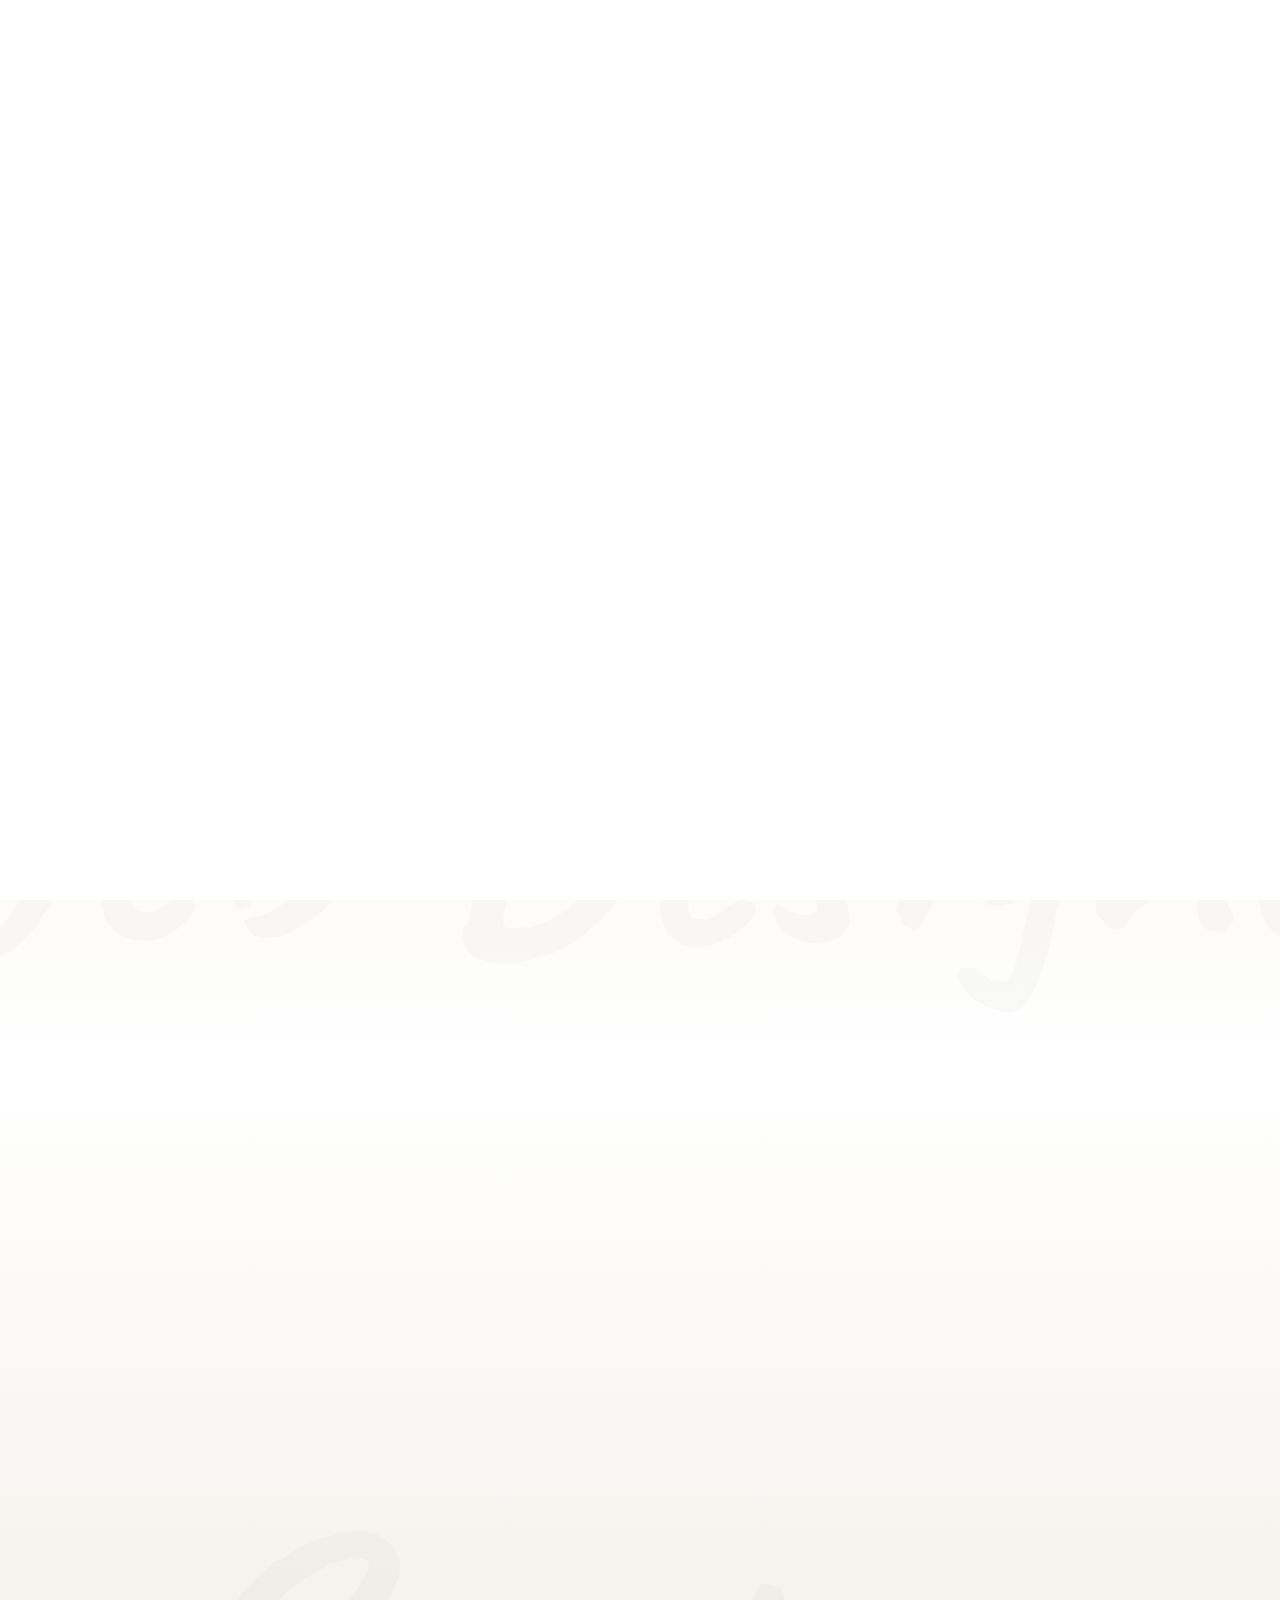
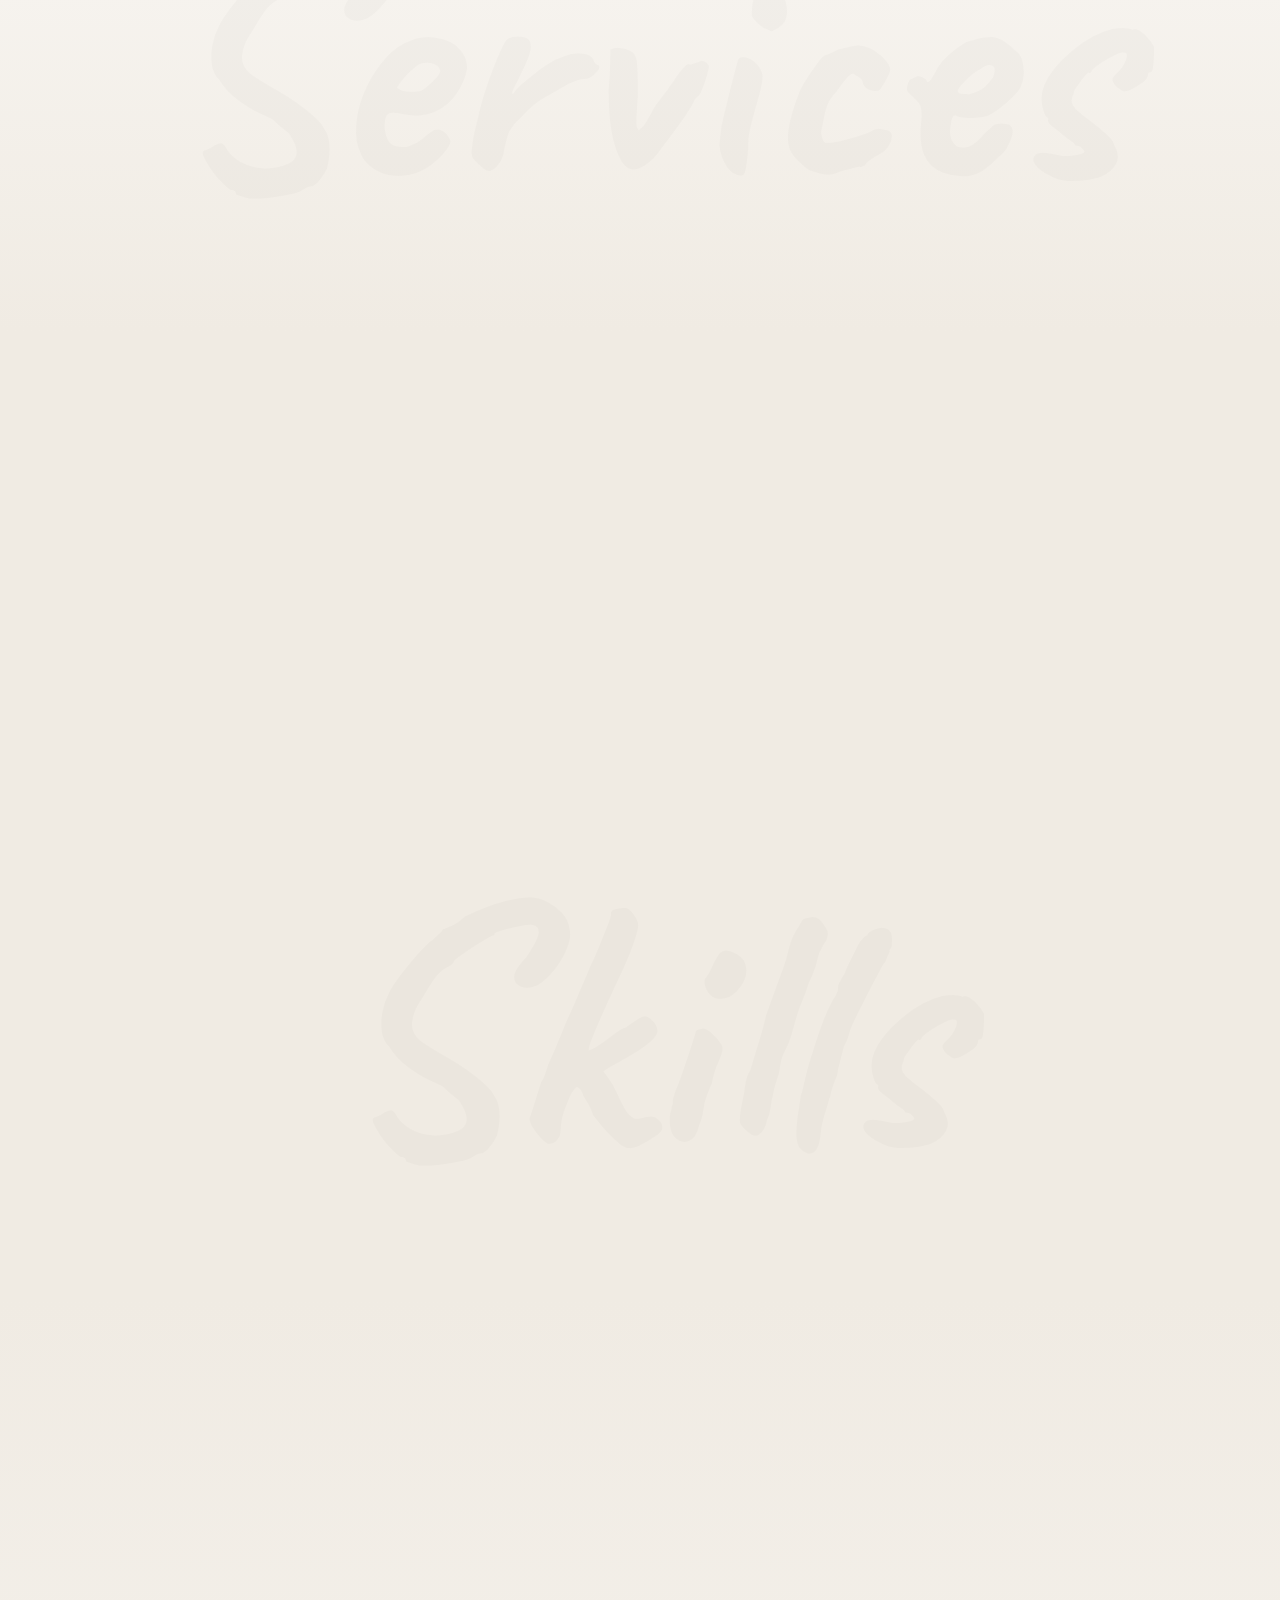
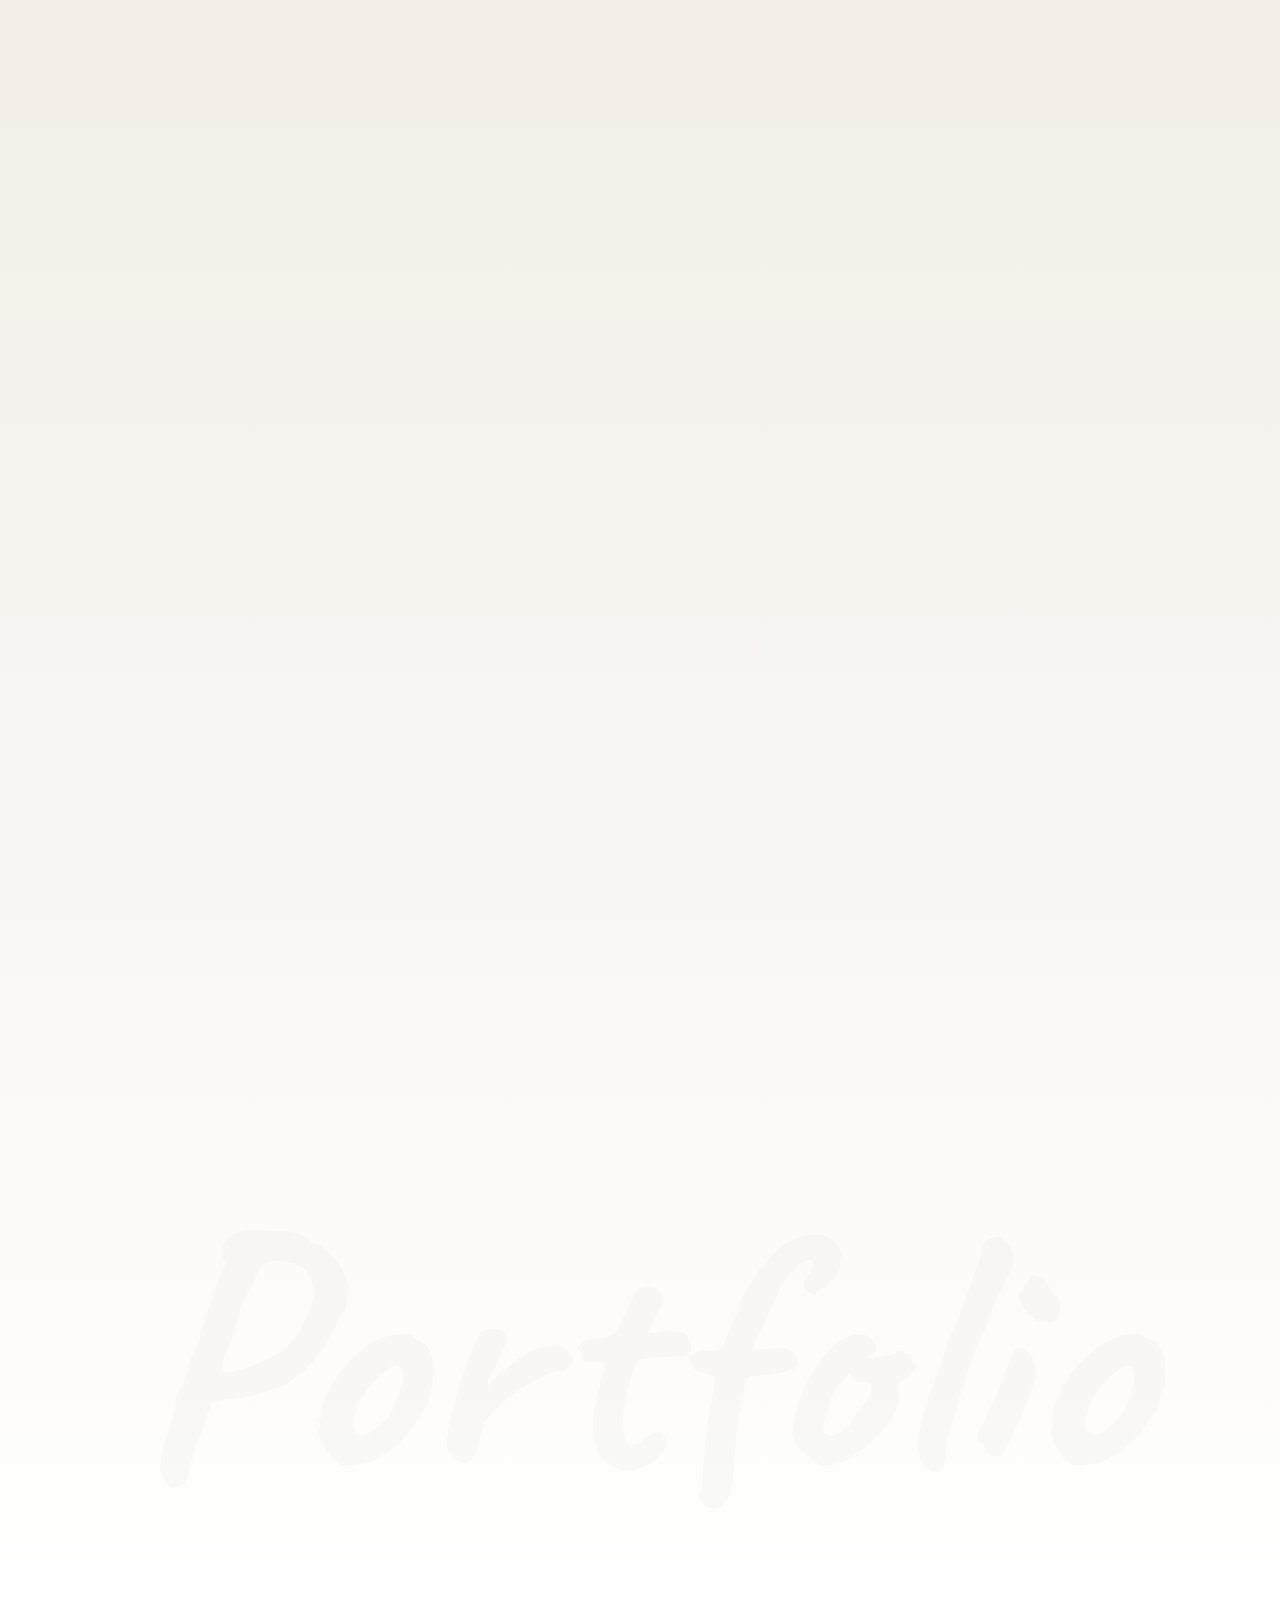
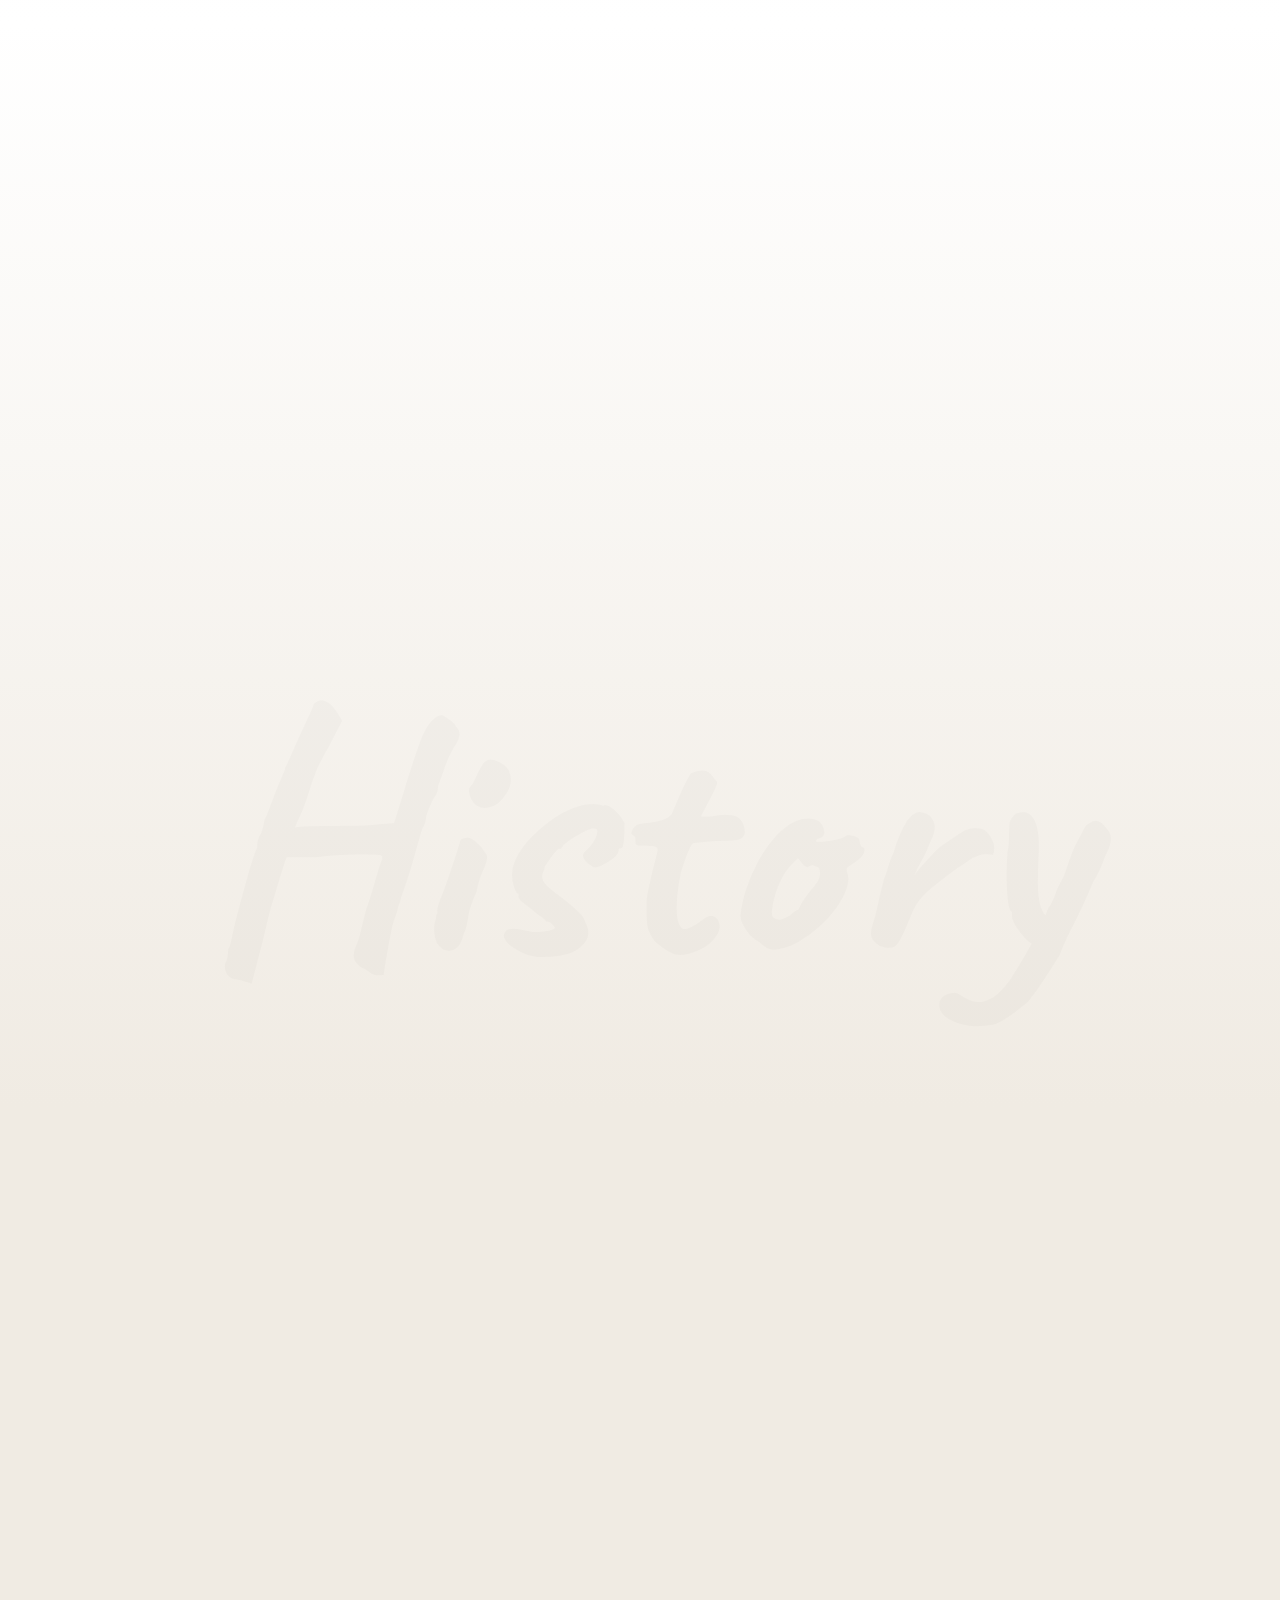
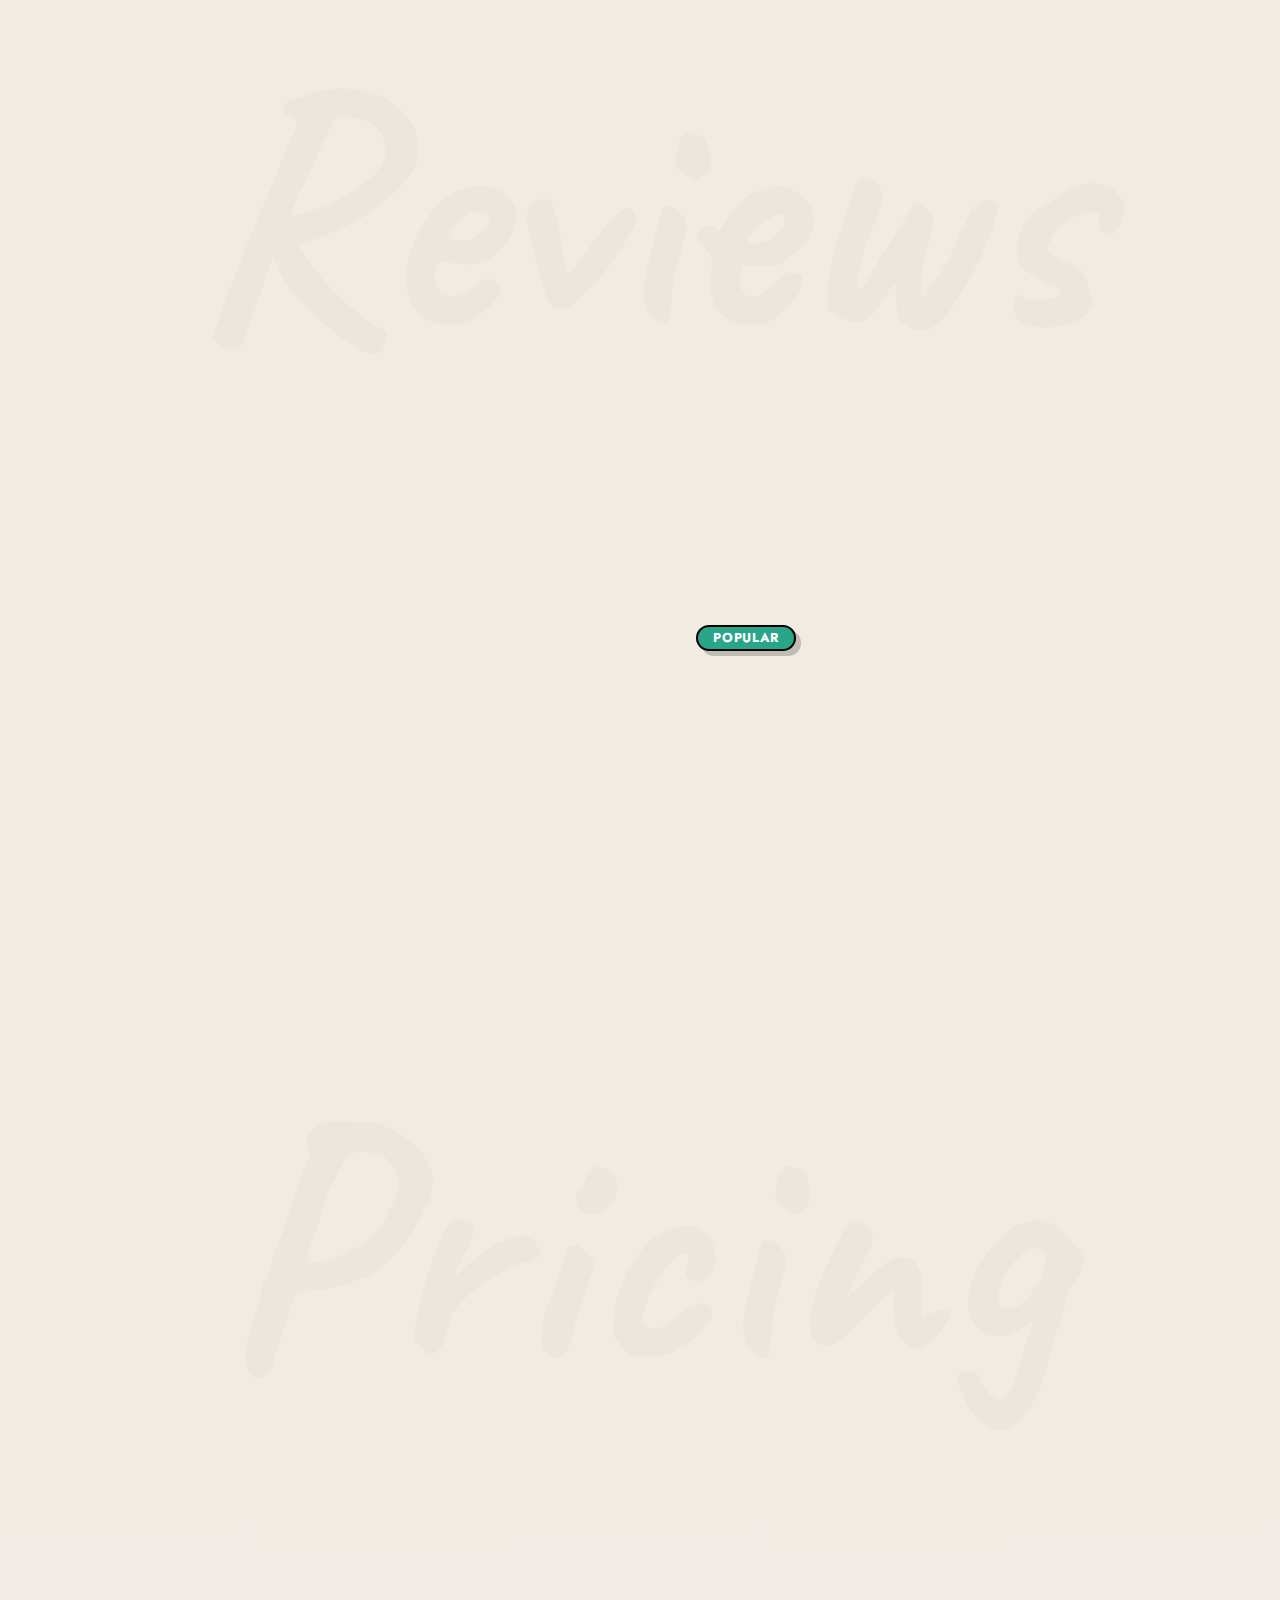
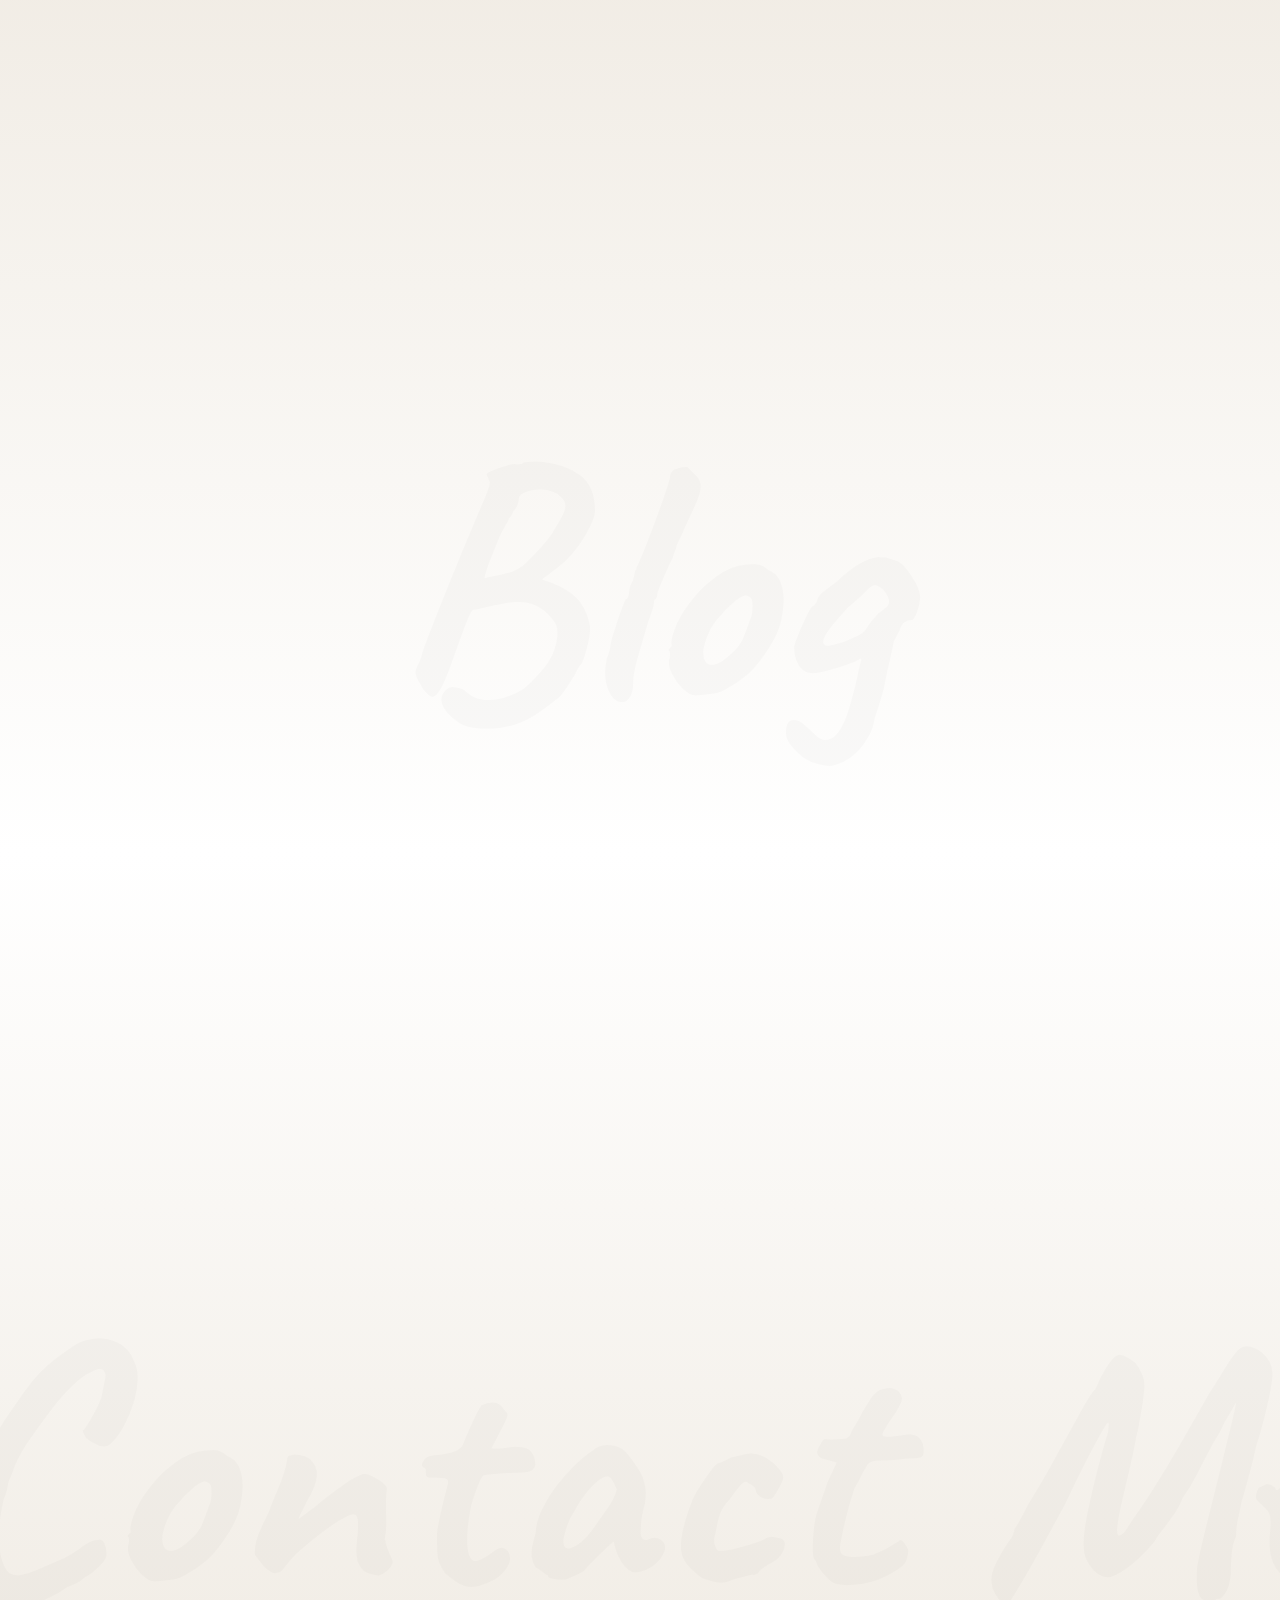
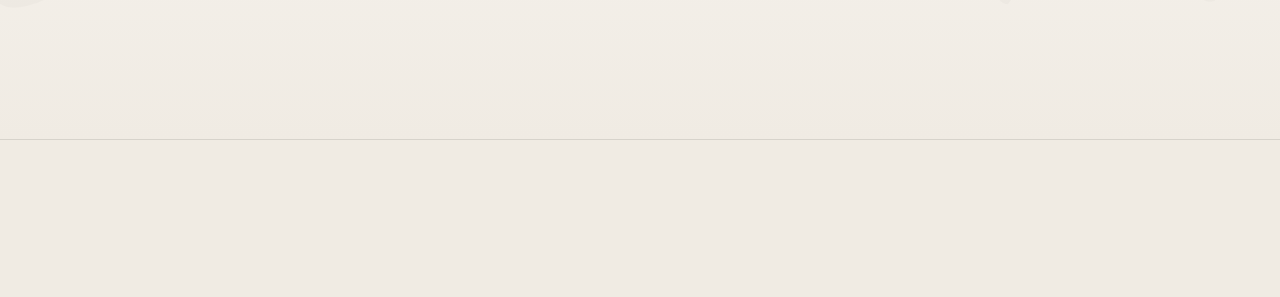
==== index.html @ 257de3ea "Add UI Design service" ====
<!doctype html>
<html lang="en-US">

<head>

  <title>Enjamul Islam Experienced Front-End Developer | WordPress Expert | Web Designer</title>
  <meta http-equiv="Content-Type" content="text/html; charset=utf-8">
  <meta http-equiv="X-UA-Compatible" content="IE=edge">
  <meta name="viewport" content="width=device-width, initial-scale=1">
  <meta name="author" content="MD Enjamul Islam">
  <meta name="keywords" content="front-end developer, WordPress expert, web design services, Web designer, ui designer">
  <meta name="description" content="Looking for a skilled front-end developer and WordPress expert? Get professional web design services from an experienced web designer. Contact me now!">

  <!-- Fonts -->
  <link rel="stylesheet"
    href="https://fonts.googleapis.com/css?family=Jost%3A0%2C100%3B0%2C200%3B0%2C300%3B0%2C400%3B0%2C500%3B0%2C600%3B0%2C700%3B0%2C800%3B0%2C900%3B1%2C100%3B1%2C200%3B1%2C300%3B1%2C400%3B1%2C500%3B1%2C600%3B1%2C700%3B1%2C800%3B1%2C900%7CCaveat%3A400%3B500%3B600%3B700&#038;display=swap"
    type="text/css" media="all">
  <link rel="stylesheet"
    href="https://fonts.googleapis.com/css?family=Roboto%3A100%2C100italic%2C200%2C200italic%2C300%2C300italic%2C400%2C400italic%2C500%2C500italic%2C600%2C600italic%2C700%2C700italic%2C800%2C800italic%2C900%2C900italic%7CRoboto+Slab%3A100%2C100italic%2C200%2C200italic%2C300%2C300italic%2C400%2C400italic%2C500%2C500italic%2C600%2C600italic%2C700%2C700italic%2C800%2C800italic%2C900%2C900italic&#038;display=auto"
    type="text/css" media="all">

    <link rel="stylesheet" href="https://s.pageclip.co/v1/pageclip.css" media="screen">

  <!-- CSS STYLES -->
  <link rel="stylesheet" href="assets/css/vendors/bootstrap.css" type="text/css" media="all">
  <link rel="stylesheet" href="assets/fonts/font-awesome/css/font-awesome.css" type="text/css" media="all">
  <link rel="stylesheet" href="assets/css/vendors/magnific-popup.css" type="text/css" media="all">
  <link rel="stylesheet" href="assets/css/vendors/splitting.css" type="text/css" media="all">
  <link rel="stylesheet" href="assets/css/vendors/swiper.css" type="text/css" media="all">
  <link rel="stylesheet" href="assets/css/vendors/animate.css" type="text/css" media="all">
  <link rel="stylesheet" href="assets/css/style.css" type="text/css" media="all">
  <link rel="stylesheet" href="assets/css/dark.css" type="text/css" media="all">

  <!-- Favicon -->
  <link rel="shortcut icon" href="favicon.ico" type="image/x-icon">
  <link rel="icon" href="favicon.ico" type="image/x-icon">

</head>

<body class="home light-skin">

  <!-- Messenger Chat Plugin Code -->
  <div id="fb-root"></div>

  <!-- Your Chat Plugin code -->
  <div id="fb-customer-chat" class="fb-customerchat">
  </div>

  <script>
    var chatbox = document.getElementById('fb-customer-chat');
    chatbox.setAttribute("page_id", "101960995835654");
    chatbox.setAttribute("attribution", "biz_inbox");
  </script>

  <!-- Your SDK code -->
  <script>
    window.fbAsyncInit = function () {
      FB.init({
        xfbml: true,
        version: 'v17.0'
      });
    };

    (function (d, s, id) {
      var js, fjs = d.getElementsByTagName(s)[0];
      if (d.getElementById(id)) return;
      js = d.createElement(s); js.id = id;
      js.src = 'https://connect.facebook.net/en_US/sdk/xfbml.customerchat.js';
      fjs.parentNode.insertBefore(js, fjs);
    }(document, 'script', 'facebook-jssdk'));
  </script>

  <!-- End Facebook Messenger -->

  <!-- Whatsapp Chat -->
  <script src="https://static.elfsight.com/platform/platform.js" data-use-service-core defer></script>
  <div class="elfsight-app-b3e0bf98-b01c-4afd-96f9-2e4ebf215f87"></div>


  <div class="container-page">

    <!-- Preloader -->
    <div class="preloader">
      <div class="centrize full-width">
        <div class="vertical-center">
          <div class="spinner-logo">
            <img src="assets/images/logo2.png" alt="Enjamul Islam">
            <div class="spinner-dot"></div>
            <div class="spinner spinner-line"></div>
          </div>
        </div>
      </div>
    </div>
    <!-- End of the Placeholder -->

    <!-- Header -->
    <header class="header">
      <div class="header__builder">
        <div class="row">
          <div class="col-xs-4 col-sm-4 col-md-4 col-lg-4">

            <!-- logo -->
            <div class="logo">
              <a href="index.html">
                <img width="228" height="38" src="assets/images/logo2.png" alt="">
              </a>
            </div>

          </div>
          <div class="col-xs-8 col-sm-8 col-md-8 col-lg-8 align-right">

            <!-- switcher btn -->
            <a href="#" class="switcher-btn">
              <span class="sw-before">
                <svg xmlns="http://www.w3.org/2000/svg" width="23" height="23" viewBox="0 0 23 23">
                  <path id="Dark_Theme" data-name="Dark Theme" fill="#000"
                    d="M1759.46,111.076a0.819,0.819,0,0,0-.68.147,8.553,8.553,0,0,1-2.62,1.537,8.167,8.167,0,0,1-2.96.531,8.655,8.655,0,0,1-8.65-8.682,9.247,9.247,0,0,1,.47-2.864,8.038,8.038,0,0,1,1.42-2.54,0.764,0.764,0,0,0-.12-1.063,0.813,0.813,0,0,0-.68-0.148,11.856,11.856,0,0,0-6.23,4.193,11.724,11.724,0,0,0,1,15.387,11.63,11.63,0,0,0,19.55-5.553A0.707,0.707,0,0,0,1759.46,111.076Zm-4.5,6.172a10.137,10.137,0,0,1-14.29-14.145,10.245,10.245,0,0,1,3.38-2.836c-0.14.327-.29,0.651-0.41,1.006a9.908,9.908,0,0,0-.56,3.365,10.162,10.162,0,0,0,10.15,10.189,9.776,9.776,0,0,0,3.49-.62,11.659,11.659,0,0,0,1.12-.473A10.858,10.858,0,0,1,1754.96,117.248Z"
                    transform="translate(-1737 -98)" />
                </svg>
              </span>
              <span class="sw-after">
                <svg xmlns="http://www.w3.org/2000/svg" width="22.22" height="22.313" viewBox="0 0 22.22 22.313">
                  <path id="Light_Theme" data-name="Light Theme" fill="#fff"
                    d="M1752.49,105.511a5.589,5.589,0,0,0-3.94-1.655,5.466,5.466,0,0,0-3.94,1.655,5.61,5.61,0,0,0,3.94,9.566,5.473,5.473,0,0,0,3.94-1.653,5.643,5.643,0,0,0,1.65-3.957A5.516,5.516,0,0,0,1752.49,105.511Zm-1.06,6.85a4.1,4.1,0,0,1-5.76,0,4.164,4.164,0,0,1,0-5.788A4.083,4.083,0,0,1,1751.43,112.361Zm7.47-3.662h-2.27a0.768,0.768,0,0,0,0,1.536h2.27A0.768,0.768,0,0,0,1758.9,108.7Zm-10.35,8.12a0.777,0.777,0,0,0-.76.769v2.274a0.777,0.777,0,0,0,.76.767,0.786,0.786,0,0,0,.77-0.767v-2.274A0.786,0.786,0,0,0,1748.55,116.819Zm7.85-.531-1.62-1.624a0.745,0.745,0,0,0-1.06,0,0.758,0.758,0,0,0,0,1.063l1.62,1.625a0.747,0.747,0,0,0,1.06,0A0.759,0.759,0,0,0,1756.4,116.288ZM1748.55,98.3a0.777,0.777,0,0,0-.76.768v2.273a0.778,0.778,0,0,0,.76.768,0.787,0.787,0,0,0,.77-0.768V99.073A0.786,0.786,0,0,0,1748.55,98.3Zm7.88,3.278a0.744,0.744,0,0,0-1.06,0l-1.62,1.624a0.758,0.758,0,0,0,0,1.063,0.745,0.745,0,0,0,1.06,0l1.62-1.624A0.758,0.758,0,0,0,1756.43,101.583Zm-15.96,7.116h-2.26a0.78,0.78,0,0,0-.77.768,0.76,0.76,0,0,0,.77.768h2.26A0.768,0.768,0,0,0,1740.47,108.7Zm2.88,5.965a0.745,0.745,0,0,0-1.06,0l-1.62,1.624a0.759,0.759,0,0,0,0,1.064,0.747,0.747,0,0,0,1.06,0l1.62-1.625A0.758,0.758,0,0,0,1743.35,114.664Zm0-11.457-1.62-1.624a0.744,0.744,0,0,0-1.06,0,0.758,0.758,0,0,0,0,1.063l1.62,1.624a0.745,0.745,0,0,0,1.06,0A0.758,0.758,0,0,0,1743.35,103.207Z"
                    transform="translate(-1737.44 -98.313)" />
                </svg>
              </span>
            </a>

            <!-- menu btn -->
            <a href="#" class="menu-btn">
              <span></span>
              <span></span>
            </a>

            <!-- Menu Full Overlay -->
            <div class="menu-full-overlay">
              <div class="menu-full-container">
                <div class="container">
                  <div class="row">
                    <div class="col-xs-12 col-sm-12 col-md-12 col-lg-12">

                      <!-- menu full -->
                      <div class="menu-full">
                        <ul class="menu-full">
                          <li class="menu-item">
                            <a class="splitting-text-anim-2" data-splitting="chars" href="index.html">Home</a>
                          </li>
                          <li class="menu-item">
                            <a class="splitting-text-anim-2" data-splitting="chars"
                              href="#services-section">Services</a>
                          </li>
                          <li class="menu-item">
                            <a class="splitting-text-anim-2" data-splitting="chars" href="#skills-section">Skills</a>
                          </li>
                          <li class="menu-item">
                            <a class="splitting-text-anim-2" data-splitting="chars" href="#works-section">Works</a>
                          </li>
                          <li class="menu-item">
                            <a class="splitting-text-anim-2" data-splitting="chars" href="#resume-section">Resume</a>
                          </li>
                          <li class="menu-item">
                            <a class="splitting-text-anim-2" data-splitting="chars"
                              href="#testimonials-section">Testimonials</a>
                          </li>
                          <li class="menu-item">
                            <a class="splitting-text-anim-2" data-splitting="chars"
                              href="#pricing-section">Pricing</a>
                          </li>
                          <li class="menu-item">
                            <a class="splitting-text-anim-2" data-splitting="chars" href="#blog-section">Blog</a>
                          </li>
                          <li class="menu-item">
                            <a class="splitting-text-anim-2" data-splitting="chars"
                              href="#contact-section">Contact</a>
                          </li>
                          <!-- <li class="menu-item menu-item-has-children has-children">
                          <a class="splitting-text-anim-2" data-splitting="chars">Pages</a>
                          <ul class="sub-menu">
                            <li class="menu-item">
                              <a class="splitting-text-anim-1" data-splitting="chars" href="works-list.html">Works (List)</a>
                            </li>
                            <li class="menu-item">
                              <a class="splitting-text-anim-1" data-splitting="chars" href="works.html">Works (Grid)</a>
                            </li>
                            <li class="menu-item">
                              <a class="splitting-text-anim-1" data-splitting="chars" href="work-single.html">Work Single Page</a>
                            </li>
                            <li class="menu-item">
                              <a class=" splitting-text-anim-1" data-splitting="chars" href="blog.html">Blog</a>
                            </li>
                            <li class="menu-item">
                              <a class="splitting-text-anim-1" data-splitting="chars" href="blog-single.html">Single Post</a>
                            </li>
                          </ul>
                        </li> -->
                        </ul>
                      </div>

                      <!-- social -->
                      <div class="menu-social-links">
                        <a href="https://github.com/mdenjamulislam" target="blank" class="scrolla-element-anim-1"
                          title="github">
                          <i class="fab fa-github"></i>
                        </a>
                        <a href="https://twitter.com/mdenjamulislam" target="blank" class="scrolla-element-anim-1"
                          title="twitter">
                          <i class="fab fa-twitter"></i>
                        </a>
                        <a href="https://www.facebook.com/enjamulislam.24" target="blank"
                          class="scrolla-element-anim-1" title="facebook">
                          <i class="fab fa-facebook-f"></i>
                        </a>
                        <a href="https://www.instagram.com/enjamulislam24/" target="blank"
                          class="scrolla-element-anim-1" title="instagram">
                          <i class="fab fa-instagram"></i>
                        </a>
                        <a href="https://www.behance.net/enjamulislam" target="blank" class="scrolla-element-anim-1" title="behance">
													<i class="fab fa-behance"></i>
												</a>
                        <a href="https://dribbble.com/enjamulislam" target="blank" class="scrolla-element-anim-1" title="dribbble">
													<i class="fab fa-dribbble"></i>
												</a>
                      </div>

                      <div class="v-line-block"><span></span></div>

                    </div>
                  </div>
                </div>
              </div>
              <div class="menu-overlay"></div>
            </div>

          </div>
        </div>
      </div><!-- End of the header_builder -->
    </header>
    <!-- End of the Header -->

    <!-- Wrapper -->
    <main class="wrapper">

      <!-- Section - Hero Started -->
      <section class="lui-section lui-section-hero lui-gradient-top" id="started-section">
        <div class="container">

          <!-- Hero Started -->
          <div class="lui-started">
            <div class="section hero-started">
              <div class="content scrolla-element-anim-1 scroll-animate" data-animate="active">
                <div class="titles">
                  <div class="lui-subtitle">
                    <span> Hello, <b>my name is</b>
                    </span>
                  </div>
                  <h1 class="title splitting-text-anim-1 scroll-animate" data-splitting="chars" data-animate="active">
                    <span>
                      <b>Enjamul</b> Islam </span>
                  </h1>
                  <div class="label lui-subtitle"> I am <strong>Front-End Developer</strong>
                  </div>
                </div>
                <div class="description">
                  <div>
                    <p> A dedicated Front-End Developer and WordPress Expert. With over 2 years of experience, I
                      specialize in crafting visually stunning websites that deliver exceptional user experiences.
                      From custom website design, WordPress designs to responsive web solution, I'm passionate about
                      bringing your digital vision to life. Let's collaborate and create a captivating online presence
                      that sets you apart. Explore my portfolio and let's discuss how I can transform your ideas into
                      reality. I love to talk with you about my unique.</p>
                  </div>
                  <div class="social-links">
                    <a target="_blank" rel="nofollow" href="https://twitter.com/mdenjamulislam">
                      <i aria-hidden="true" class="fab fa-twitter"></i>
                    </a>
                    <a target="_blank" rel="nofollow" href="https://github.com/mdenjamulislam">
                      <i aria-hidden="true" class="fab fa-github"></i>
                    </a>
                    <a target="_blank" rel="nofollow" href="https://www.facebook.com/enjamulislam.24">
                      <i aria-hidden="true" class="fab fa-facebook-f"></i>
                    </a>
                    <a target="_blank" rel="nofollow" href="https://www.instagram.com/enjamulislam24/">
                      <i aria-hidden="true" class="fab fa-instagram"></i>
                    </a>
                    <a target="_blank" rel="nofollow" href="https://www.behance.net/enjamulislam">
                      <i aria-hidden="true" class="fab fa-behance"></i>
                    </a>
                    <a target="_blank" rel="nofollow" href="https://dribbble.com/enjamulislam">
                      <i aria-hidden="true" class="fab fa-dribbble"></i>
                    </a>
                  </div>
                </div>
                <div class="bts">
                  <a target="_blank"
                    href="https://flowcv.com/resume/0tja3jjwjp"
                    class="btn">
                    <span>View Resume</span>
                  </a>
                  <a href="https://www.fiverr.com/enjamulislam" class="btn" style="margin-left: 10px;"><span>Hire Me</span></a>
                  <!-- <a href="#skills-section" class="btn-lnk"> My Skills </a> -->
                </div>
              </div>
              <div class="slide scrolla-element-anim-1 scroll-animate" data-animate="active">
                <img decoding="async" src="assets/images/profile2.png" alt="Enjamul Islam">
                <span class="circle circle-1"></span>
                <!-- <span class="circle img-1" style="background-image: url(assets/images/pat-1.png);"></span> -->
                <span class="circle img-2" style="background-image: url(assets/images/pat-2.png);"></span>
                <span class="circle img-3" style="background-image: url(assets/images/pat-2.png);"></span>
                <div class="info-list">
                  <ul>
                    <li>
                      <span class="num">2<strong>+</strong>
                      </span>
                      <span class="value">Years of <strong>Experience</strong>
                      </span>
                    </li>
                    <li>
                      <span class="num">75<strong>+</strong></span>
                      <span class="value">Completed <strong>Projects</strong>
                      </span>
                    </li>
                  </ul>
                </div>
              </div>
            </div>
            <div class="lui-bgtitle">
              <span> Web Designer </span>
            </div>
          </div>

        </div>
      </section>

      <!-- Section - Services -->
      <section class="lui-section lui-gradient-bottom" id="services-section">

        <!-- Heading -->
        <div class="lui-heading">
          <div class="container">

            <div class="m-titles align-center">
              <h2 class="m-title splitting-text-anim-1 scroll-animate" data-splitting="words" data-animate="active">
                <span> What I Do </span>
              </h2>
              <div class="m-subtitle splitting-text-anim-1 scroll-animate" data-splitting="words"
                data-animate="active">
                <span> my <b>Services</b> </span>
              </div>
            </div>

          </div>
        </div>

        <!-- Services -->
        <div class="v-line v-line-right">
          <div class="container">

            <div class="swiper-container js-services scrolla-element-anim-1 scroll-animate" data-animate="active">
              <div class="swiper-wrapper">
                <div class="swiper-slide">
                  <div class="services-item">
                    <div class="lui-subtitle">
                      <span> HTML, CSS </span>
                    </div>
                    <div class="icon"></div>
                    <h5 class="lui-title">
                      <span> Web Design </span>
                    </h5>
                    <div class="lui-text">
                      <div>
                        <p>My web design services cover a wide range of requirements. Whether it's a personal blog,
                          corporate website, or an online portfolio, I'll work closely with you to create a visually
                          striking and responsive website that meets your goals and exceeds expectations.</p>
                      </div>
                    </div>
                    <a href="#pricing-section" class="lnk"> See Pricing </a>
                    <!-- <div class="image" style="background-image: url(assets/images/pat-2.png);"></div> -->
                  </div>
                </div>
                <div class="swiper-slide">
                  <div class="services-item">
                    <div class="lui-subtitle">
                      <span> WordPress </span>
                    </div>
                    <div class="icon"></div>
                    <h5 class="lui-title">
                      <span> WordPress Design </span>
                    </h5>
                    <div class="lui-text">
                      <div>
                        <p>Get professional and customized WordPress website designs tailored to your specific needs.
                          From themes and templates to plugin integration, I'll create a visually appealing and
                          functional website that showcases your brand effectively.</p>
                      </div>
                    </div>
                    <a href="#pricing-section" class="lnk"> See Pricing </a>
                    <!-- <div class="image" style="background-image: url(assets/images/pat-2.png);"></div> -->
                  </div>
                </div>
                <div class="swiper-slide">
                  <div class="services-item">
                    <div class="lui-subtitle">
                      <span> Wix </span>
                    </div>
                    <div class="icon"></div>
                    <h5 class="lui-title">
                      <span> Wix Website Design </span>
                    </h5>
                    <div class="lui-text">
                      <div>
                        <p>I offer Wix website design services that bring your vision to life. Whether it's a portfolio, blog, or an e-commerce site, I'll design a  Wix website that captivates your audience and reflects your unique style.</p>
                      </div>
                    </div>
                    <a href="#pricing-section" class="lnk"> See Pricing </a>
                    <!-- <div class="image" style="background-image: url(assets/images/pat-2.png);"></div> -->
                  </div>
                </div>
                <div class="swiper-slide">
                  <div class="services-item">
                    <div class="lui-subtitle">
                      <span> UI/UX </span>
                    </div>
                    <div class="icon"></div>
                    <h5 class="lui-title">
                      <span> UI Design </span>
                    </h5>
                    <div class="lui-text">
                      <div>
                        <p>Elevate your digital presence with our professional UI Design services. I specialize in creating intuitive, visually stunning user interfaces that enhance user experience and engagement.</p>
                      </div>
                    </div>
                    <a href="#pricing-section" class="lnk"> See Pricing </a>
                    <!-- <div class="image" style="background-image: url(assets/images/pat-2.png);"></div> -->
                  </div>
                </div>
                <div class="swiper-slide">
                  <div class="services-item">
                    <div class="lui-subtitle">
                      <span> Marketing </span>
                    </div>
                    <div class="icon"></div>
                    <h5 class="lui-title">
                      <span> Landing Page Design </span>
                    </h5>
                    <div class="lui-text">
                      <div>
                        <p>Transform your business with a custom-designed landing page that captures attention and drives conversions. I focuses on creating visually appealing, highly functional pages tailored to your specific goals. Using the latest design trends and optimization techniques.</p>
                      </div>
                    </div>
                    <a href="#pricing-section" class="lnk"> See Pricing </a>
                    <!-- <div class="image" style="background-image: url(assets/images/pat-2.png);"></div> -->
                  </div>
                </div>
              </div>
              <div class="swiper-pagination"></div>
            </div>

            <div class="lui-bgtitle">
              <span> Services </span>
            </div>

          </div>
        </div>

      </section>

      <!-- Section - Skills -->
      <section class="lui-section lui-gradient-center" id="skills-section">

        <!-- Heading -->
        <div class="lui-heading">
          <div class="container">

            <div class="m-titles align-center">
              <h2 class="m-title splitting-text-anim-1 scroll-animate" data-splitting="words" data-animate="active">
                <span> Professional Skills </span>
              </h2>
              <div class="m-subtitle splitting-text-anim-1 scroll-animate" data-splitting="words"
                data-animate="active">
                <span> my <b>Talent</b> </span>
              </div>
            </div>

          </div>
        </div>

        <!-- Skills -->
        <div class="v-line v-line-left">
          <div class="container">

            <div class="row">
              <div class="col-xs-12 col-sm-6 col-md-4 col-lg-4">

                <div class="skills-items">
                  <div class="skills-item scrolla-element-anim-1 scroll-animate" data-animate="active">
                    <h6 class="name">
                      <span> React JS </span>
                    </h6>
                    <div class="text">
                      <div>
                        <p>Dynamic web app development with efficient and scalable solutions.</p>
                      </div>
                    </div>
                    <div class="dots">
                      <div class="dot" style="width: 80%;">
                        <span></span>
                      </div>
                    </div>
                    <div class="value">
                      <span class="num">80 <span>%</span>
                      </span>
                    </div>
                  </div>
                  <div class="skills-item scrolla-element-anim-1 scroll-animate" data-animate="active">
                    <h6 class="name">
                      <span> PHP </span>
                    </h6>
                    <div class="text">
                      <div>
                        <p>Dynamic web app development with efficient and scalable solutions.</p>
                      </div>
                    </div>
                    <div class="dots">
                      <div class="dot" style="width: 50%;">
                        <span></span>
                      </div>
                    </div>
                    <div class="value">
                      <span class="num">50 <span>%</span>
                      </span>
                    </div>
                  </div>
                  <div class="skills-item scrolla-element-anim-1 scroll-animate" data-animate="active">
                    <h6 class="name">
                      <span> HTML & CSS </span>
                    </h6>
                    <div class="text">
                      <div>
                        <p>Enhancing web interactivity and creating engaging user interfaces.</p>
                      </div>
                    </div>
                    <div class="dots">
                      <div class="dot" style="width: 98%;">
                        <span></span>
                      </div>
                    </div>
                    <div class="value">
                      <span class="num">98 <span>%</span>
                      </span>
                    </div>
                  </div>
                </div>

              </div>
              <div class="col-xs-12 col-sm-6 col-md-4 col-lg-4">

                <div class="skills-items">
                  <div class="skills-item scrolla-element-anim-1 scroll-animate" data-animate="active">
                    <h6 class="name">
                      <span> JavaScript </span>
                    </h6>
                    <div class="text">
                      <div>
                        <p>Crafting feature-rich websites using the JavaScript.</p>
                      </div>
                    </div>
                    <div class="dots">
                      <div class="dot" style="width: 85%;">
                        <span></span>
                      </div>
                    </div>
                    <div class="value">
                      <span class="num">85 <span>%</span>
                      </span>
                    </div>
                  </div>
                  <div class="skills-item scrolla-element-anim-1 scroll-animate" data-animate="active">
                    <h6 class="name">
                      <span> TailwindCSS </span>
                    </h6>
                    <div class="text">
                      <div>
                        <p>Clean and responsive design with TailwindCSS.</p>
                      </div>
                    </div>
                    <div class="dots">
                      <div class="dot" style="width: 90%;">
                        <span></span>
                      </div>
                    </div>
                    <div class="value">
                      <span class="num">90 <span>%</span>
                      </span>
                    </div>
                  </div>
                  <div class="skills-item scrolla-element-anim-1 scroll-animate" data-animate="active">
                    <h6 class="name">
                      <span> UI Design </span>
                    </h6>
                    <div class="text">
                      <div>
                        <p>High-quality and user-friendly design with Figma and adobe.</p>
                      </div>
                    </div>
                    <div class="dots">
                      <div class="dot" style="width: 80%;">
                        <span></span>
                      </div>
                    </div>
                    <div class="value">
                      <span class="num">80 <span>%</span>
                      </span>
                    </div>
                  </div>
                </div>

              </div>
              <div class="col-xs-12 col-sm-6 col-md-4 col-lg-4">

                <div class="skills-items">
                  <div class="skills-item scrolla-element-anim-1 scroll-animate" data-animate="active">
                    <h6 class="name">
                      <span> WordPress </span>
                    </h6>
                    <div class="text">
                      <div>
                        <p>Professional e-commerce store creation and optimization.</p>
                      </div>
                    </div>
                    <div class="dots">
                      <div class="dot" style="width: 90%;">
                        <span></span>
                      </div>
                    </div>
                    <div class="value">
                      <span class="num">90 <span>%</span>
                      </span>
                    </div>
                  </div>
                  <div class="skills-item scrolla-element-anim-1 scroll-animate" data-animate="active">
                    <h6 class="name">
                      <span> Wix </span>
                    </h6>
                    <div class="text">
                      <div>
                        <p>Designing beautiful and user-friendly websites on the Wix platform.</p>
                      </div>
                    </div>
                    <div class="dots">
                      <div class="dot" style="width: 80%;">
                        <span></span>
                      </div>
                    </div>
                    <div class="value">
                      <span class="num">80 <span>%</span>
                      </span>
                    </div>
                  </div>
                  <div class="skills-item scrolla-element-anim-1 scroll-animate" data-animate="active">
                    <h6 class="name">
                      <span> Shopify </span>
                    </h6>
                    <div class="text">
                      <div>
                        <p>Building clean, cross-browser compatible web pages with semantic structure.</p>
                      </div>
                    </div>
                    <div class="dots">
                      <div class="dot" style="width: 65%;">
                        <span></span>
                      </div>
                    </div>
                    <div class="value">
                      <span class="num">65 <span>%</span>
                      </span>
                    </div>
                  </div>
                </div>

              </div>
            </div>

            <div class="lui-bgtitle">
              <span> Skills </span>
            </div>

          </div>
        </div>

      </section>

      <!-- Section - Works -->
      <section class="lui-section lui-gradient-top" id="works-section">

        <!-- Heading -->
        <div class="lui-heading">
          <div class="container">

            <div class="m-titles align-center">
              <h2 class="m-title splitting-text-anim-1 scroll-animate" data-splitting="words" data-animate="active">
                <span> Portfolio </span>
              </h2>
              <div class="m-subtitle splitting-text-anim-1 scroll-animate" data-splitting="words"
                data-animate="active">
                <span> my <b>Cases</b>
                </span>
              </div>
            </div>

          </div>
        </div>

        <!-- Works -->
        <div class="v-line v-line-right">
          <div class="container">

            <div class="works-box">
              <div class="filter-links scrolla-element-anim-1 scroll-animate" data-animate="active">
                <a href="#" class="lui-subtitle active" data-href=".works-col"> All </a>
                <a href="#" class="lui-subtitle" data-href=".web-design"> Web Design </a>
                <a href="#" class="lui-subtitle" data-href=".wp-design"> WordPress Design </a>
                <a href="#" class="lui-subtitle" data-href=".wix-design"> Wix Design </a>
                <a href="#" class="lui-subtitle" data-href=".ui-design"> UI Design </a>
              </div>
              <div class="works-items works-masonry-items row">
                <div class="works-col col-xs-12 col-sm-12 col-md-12 col-lg-12 web-design ">
                  <div class="works-item scrolla-element-anim-1 scroll-animate" data-animate="active">
                    <div class="image">
                      <div class="img">
                        <a href=https://gopalgong-circuit-house.netlify.app/">
                          <img decoding="async" src="assets/images/Hotel-and-Resort-Template-Thumbnail.jpg"
                            alt="Web Designer Portfolio">
                          <span class="overlay"></span>
                        </a>
                      </div>
                    </div>
                    <div class="desc">
                      <span class="category"> Web Design </span>
                      <h5 class="name">
                        <a href="https://gopalgong-circuit-house.netlify.app/">Hotel Booking Website Template</a>
                      </h5>
                      <div class="text">
                        <p>Introducing my Hotel booking website template a showcase of my design skills. Created
                          using HTML, CSS, TailwindCSS, and JavaScript, this template demonstrates my ability to create
                          visually stunning and responsive web designs. Explore this project to see my expertise in
                          action.</p>
                      </div>
                      <a href="https://gopalgong-circuit-house.netlify.app/" class="lnk">See project</a>
                    </div>
                    <div class="bg-img" style="background-image: url(assets/images/pat-2.png);"></div>
                  </div>
                </div>

                <div class="works-col col-xs-12 col-sm-12 col-md-12 col-lg-12 web-design ">
                  <div class="works-item scrolla-element-anim-1 scroll-animate" data-animate="active">
                    <div class="image">
                      <div class="img">
                        <a href="work-single.html">
                          <img decoding="async" src="assets/images/e-book.png" alt="E-book Landing Page">
                          <span class="overlay"></span>
                        </a>
                      </div>
                    </div>
                    <div class="desc">
                      <span class="category"> Landing Page </span>
                      <h5 class="name">
                        <a href="work-single.html">E-book Landing Page</a>
                      </h5>
                      <div class="text">
                        <p>E-book Landing Page project — a captivating landing page designed to promote and showcase
                          e-books. Developed using a combination of HTML, CSS, Bootstrap, and JavaScript, this landing
                          page exemplifies my proficiency in crafting engaging and user-friendly web experiences.</p>
                      </div>
                      <a href="https://ebookmart.netlify.app/" class="lnk">See project</a>
                    </div>
                    <div class="bg-img" style="background-image: url(assets/images/pat-2.png);"></div>
                  </div>
                </div>
                <div class="works-col col-xs-12 col-sm-12 col-md-12 col-lg-12 wix-design web-design ">
                  <div class="works-item scrolla-element-anim-1 scroll-animate" data-animate="active">
                    <div class="image">
                      <div class="img">
                        <a href="https://enjamulislam.wixsite.com/enjamul-islam">
                          <img decoding="async" src="assets/images/wix-portfolio-1.jpg" alt="Explore">
                          <span class="overlay"></span>
                        </a>
                      </div>
                    </div>
                    <div class="desc">
                      <span class="category"> Wix Website Design, UI Design </span>
                      <h5 class="name">
                        <a href="">Explore</a>
                      </h5>
                      <div class="text">
                        <p>Behold my Web Developer Portfolio—a masterpiece sculpted with Wix's tools. Through
                          meticulous design and attention to detail, I've created a platform that showcases my
                          proficiency in web development.</p>
                      </div>
                      <a href="https://enjamulislam.wixsite.com/enjamul-islam" class="lnk">See project</a>
                    </div>
                    <div class="bg-img" style="background-image: url(assets/images/pat-2.png);"></div>
                  </div>
                </div>
                <div class="works-col col-xs-12 col-sm-12 col-md-12 col-lg-12 wp-design ">
                  <div class="works-item scrolla-element-anim-1 scroll-animate" data-animate="active">
                    <div class="image">
                      <div class="img">
                        <a href="work-single.html">
                          <img decoding="async" src="assets/images/wordpress-portfolio-1.png"
                            alt="Ruano's Construction">
                          <span class="overlay"></span>
                        </a>
                      </div>
                    </div>
                    <div class="desc">
                      <span class="category"> WordPress Design </span>
                      <h5 class="name">
                        <a href="https://ruanosconstructionservices.com/">Ruano's Construction - VentCube</a>
                      </h5>
                      <div class="text">
                        <p>Witness the excellence of Ruano's Construction—a WordPress-based project that showcases my
                          talent in designing dynamic and engaging websites.</p>
                      </div>
                      <a href="https://ruanosconstructionservices.com/" class="lnk">See project</a>
                    </div>
                    <div class="bg-img" style="background-image: url(assets/images/pat-2.png);"></div>
                  </div>
                </div>
                <div class="works-col col-xs-12 col-sm-12 col-md-12 col-lg-12 web-design ">
                  <div class="works-item scrolla-element-anim-1 scroll-animate" data-animate="active">
                    <div class="image">
                      <div class="img">
                        <a href="work-single.html">
                          <img decoding="async" src="assets/images/website admin panel.jpg"
                            alt="Crypto Currency website admin panel">
                          <span class="overlay"></span>
                        </a>
                      </div>
                    </div>
                    <div class="desc">
                      <span class="category"> Web Design </span>
                      <h5 class="name">
                        <a href="work-single.html">Crypto Currency - admin panel</a>
                      </h5>
                      <div class="text">
                        <p>Introducing the Crypto Currency Website Admin Panel, a powerful project handcrafted with
                          HTML, CSS, Bootstrap, and JS. This innovative admin panel embodies seamless functionality
                          and a sleek design.</p>
                      </div>
                      <a href="work-single.html" class="lnk">See project</a>
                    </div>
                    <div class="bg-img" style="background-image: url(assets/images/pat-2.png);"></div>
                  </div>
                </div>
                <div class="works-col col-xs-12 col-sm-12 col-md-12 col-lg-12 wix-design wp-design ">
                  <div class="works-item scrolla-element-anim-1 scroll-animate" data-animate="active">
                    <div class="image">
                      <div class="img">
                        <a href="work-single.html">
                          <img decoding="async" src="assets/images/AppZest-Landing-PAge.jpg"
                            alt="AppZest Landing Page">
                          <span class="overlay"></span>
                        </a>
                      </div>
                    </div>
                    <div class="desc">
                      <span class="category"> Landing Page </span>
                      <h5 class="name">
                        <a href="work-single.html">AppZest Landing Page</a>
                      </h5>
                      <div class="text">
                        <p>Unveil the potential of AppZest with a stunning landing page, meticulously developed using
                          HTML, CSS, Bootstrap, and JS. Explore this project and witness the power of effective
                          digital marketing in action.</p>
                      </div>
                      <a href="work-single.html" class="lnk">See project</a>
                    </div>
                    <div class="bg-img" style="background-image: url(assets/images/pat-2.png);"></div>
                  </div>
                </div>
              </div>
              <div class="load-more-link">
                <a href="works.html" class="btn scrolla-element-anim-1 scroll-animate" data-animate="active">
                  <span>View More</span>
                </a>
              </div>
            </div>

            <div class="lui-bgtitle">
              <span> Portfolio </span>
            </div>

          </div>
        </div>

      </section>

      <!-- Section - Resume -->
      <section class="lui-section lui-gradient-bottom" id="resume-section">

        <!-- Heading -->
        <div class="lui-heading">
          <div class="container">

            <div class="m-titles align-center">
              <h2 class="m-title splitting-text-anim-1 scroll-animate" data-splitting="words" data-animate="active">
                <span> Resume </span>
              </h2>
              <div class="m-subtitle splitting-text-anim-1 scroll-animate" data-splitting="words"
                data-animate="active">
                <span> my <b>Story</b>
                </span>
              </div>
            </div>

          </div>
        </div>

        <!-- History -->
        <div class="v-line v-line-left">
          <div class="container">

            <div class="row">
              <div class="col-xs-12 col-sm-6 col-md-6 col-lg-6">

                <h5 class="history-title scrolla-element-anim-1 scroll-animate" data-animate="active">
                  <span> Education </span>
                </h5>
                <div class="history-items">
                  <div class="history-item lui-collapse-item opened scrolla-element-anim-1 scroll-animate"
                    data-animate="active">
                    <h6 class="name lui-collapse-btn">
                      <span> BSc in Computer Engineering </span>
                    </h6>
                    <div class="history-content">
                      <div class="subname">
                        <span> Northern University Bangladesh </span>
                      </div>
                      <div class="date lui-subtitle">
                        <span> 2024 - <strong>Present</strong> </span>
                      </div>
                      <div class="text">
                        <div>
                          <p>Currently, I am pursuing web development at Programming Hero, where I consistently strive
                            to enhance my skills. With a strong commitment to continuous improvement, I am dedicated
                            to staying at the forefront of the industry to deliver top-notch results for your
                            projects.</p>
                        </div>
                      </div>
                    </div>
                  </div>
                  <div class="history-item lui-collapse-item scrolla-element-anim-1 scroll-animate"
                    data-animate="active">
                    <h6 class="name lui-collapse-btn">
                      <span> Web Development </span>
                    </h6>
                    <div class="history-content">
                      <div class="subname">
                        <span> Programming Hero </span>
                      </div>
                      <div class="date lui-subtitle">
                        <span> July, 2023 - December 2023 </span>
                      </div>
                      <div class="text">
                        <div>
                          <p>Currently, I am pursuing web development at Programming Hero, where I consistently strive
                            to enhance my skills. With a strong commitment to continuous improvement, I am dedicated
                            to staying at the forefront of the industry to deliver top-notch results for your
                            projects.</p>
                        </div>
                      </div>
                    </div>
                  </div>
                  <div class="history-item lui-collapse-item scrolla-element-anim-1 scroll-animate"
                    data-animate="active">
                    <h6 class="name lui-collapse-btn active">
                      <span> Diploma in Computer Engineering </span>
                    </h6>
                    <div class="history-content">
                      <div class="subname">
                        <span> Mangrove Institute of Science & Technology </span>
                      </div>
                      <div class="date lui-subtitle">
                        <span> 2018 - 2022 </span>
                      </div>
                      <div class="text">
                        <div>
                          <p>Having completed my diploma in Computer Engineering at Mangrove Institute of Science and
                            Technology in 2022, I achieved top proficiency in web development and programming. Armed
                            with this comprehensive knowledge, I'm poised to craft cutting-edge digital solutions that
                            exceed your expectations.</p>
                        </div>
                      </div>
                    </div>
                  </div>
                  <div class="history-item lui-collapse-item scrolla-element-anim-1 scroll-animate"
                    data-animate="active">
                    <h6 class="name lui-collapse-btn">
                      <span> SSC - Senior School Certificate </span>
                    </h6>
                    <div class="history-content">
                      <div class="subname">
                        <span> Bichat High School </span>
                      </div>
                      <div class="date lui-subtitle">
                        <span> 2015 - 2018 </span>
                      </div>
                      <div class="text">
                        <div>
                          <p>High School Level</p>
                        </div>
                      </div>
                    </div>
                  </div>
                  <div class="history-item lui-collapse-item scrolla-element-anim-1 scroll-animate"
                    data-animate="active">
                    <h6 class="name lui-collapse-btn">
                      <span> WordPress Web Development </span>
                    </h6>
                    <div class="history-content">
                      <div class="subname">
                        <span> DreamLand IT Institute </span>
                      </div>
                      <div class="date lui-subtitle">
                        <span> May, 2022 - July, 2022 </span>
                      </div>
                      <div class="text">
                        <div>
                          <p>Proficient in WordPress web development, I honed my skills at DreamLand IT Institute,
                            gaining hands-on experience and industry-relevant knowledge. Let's leverage the power of
                            WordPress to bring your ideas to life.</p>
                        </div>
                      </div>
                    </div>
                  </div>
                </div>

              </div>
              <div class="col-xs-12 col-sm-6 col-md-6 col-lg-6">

                <h5 class="history-title scrolla-element-anim-1 scroll-animate" data-animate="active">
                  <span> Experience </span>
                </h5>
                <div class="history-items">
                  <div class="history-item lui-collapse-item opened scrolla-element-anim-1 scroll-animate"
                    data-animate="active">
                    <h6 class="name lui-collapse-btn active">
                      <span> Web Designer </span>
                    </h6>
                    <div class="history-content">
                      <div class="subname">
                        <span> Light Technoligies </span>
                      </div>
                      <div class="date lui-subtitle">
                        <span>Sep, 2023 - <b>Present</b></span>
                      </div>
                      <div class="text">
                        <div>
                          <p>Working closely with design, responsive, and interactive interfaces across multiple devices. Collaborating with
                            team members and stakeholders.</p>
                        </div>
                      </div>
                    </div>
                  </div>
                  <div class="history-item lui-collapse-item scrolla-element-anim-1 scroll-animate"
                    data-animate="active">
                    <h6 class="name lui-collapse-btn">
                      <span> Front-End Development </span>
                    </h6>
                    <div class="history-content">
                      <div class="subname">
                        <span> VentCube </span>
                      </div>
                      <div class="date lui-subtitle">
                        <span>July, 2022 - Sep, 2023</span>
                      </div>
                      <div class="text">
                        <div>
                          <p>Working closely with design, product management, and development teams to create elegant,
                            usable, responsive, and interactive interfaces across multiple devices. Collaborating with other
                            team members and stakeholders.</p>
                        </div>
                      </div>
                    </div>
                  </div>
                  <div class="history-item lui-collapse-item scrolla-element-anim-1 scroll-animate"
                    data-animate="active">
                    <h6 class="name lui-collapse-btn">
                      <span> Junior Web Designer </span>
                    </h6>
                    <div class="history-content">
                      <div class="subname">
                        <span> VentCube </span>
                      </div>
                      <div class="date lui-subtitle">
                        <span>July, 2022 - Sep, 2023</span>
                      </div>
                      <div class="text">
                        <div>
                          <p>Turning UI/UX designs into prototypes, creating excellent interactions from designs,
                            writing reusable content
                            modules, and code maintainability.<br>
                            - Implementing UI development principles to ensure that the product client-side serves at
                            scale.</p>
                        </div>
                      </div>
                    </div>
                  </div>
                  <div class="history-item lui-collapse-item scrolla-element-anim-1 scroll-animate"
                    data-animate="active">
                    <h6 class="name lui-collapse-btn">
                      <span> Web Designer </span>
                    </h6>
                    <div class="history-content">
                      <div class="subname">
                        <span> Fiverr Freelancing </span>
                      </div>
                      <div class="date lui-subtitle">
                        <span> 2021 - <b>Present</b> </span>
                      </div>
                      <div class="text">
                        <div>
                          <p>Experienced web designer with a proven track record on Fiverr. I've successfully
                            delivered captivating designs that exceed client expectations. Let's create your dream
                            website together.</p>
                        </div>
                      </div>
                    </div>
                  </div>
                </div>

              </div>
            </div>

            <div class="lui-bgtitle">
              <span> History </span>
            </div>

          </div>
        </div>

      </section>

      <!-- Section - Testimonials -->
      <section class="lui-section lui-gradient-center" id="testimonials-section">

        <!-- Heading -->
        <div class="lui-heading">
          <div class="container">

            <div class="m-titles align-center">
              <h2 class="m-title splitting-text-anim-1 scroll-animate" data-splitting="words" data-animate="active">
                <span> Testimonials </span>
              </h2>
              <div class="m-subtitle splitting-text-anim-1 scroll-animate" data-splitting="words"
                data-animate="active">
                <span> what <b>Customers Say</b>
                </span>
              </div>
            </div>

          </div>
        </div>

        <!-- Testimonials -->
        <div class="v-line v-line-right">
          <div class="container">

            <div class="swiper-container js-testimonials scrolla-element-anim-1 scroll-animate" data-animate="active">
              <div class="swiper-wrapper">
                <div class="swiper-slide">
                  <div class="testimonials-item">
                    <div class="image">
                      <img decoding="async" src="assets/images/Sarah Thompson.jpg" alt="Sarah Thompson">
                      <div class="icon">
                        <svg xmlns="http://www.w3.org/2000/svg" xmlns:xlink="http://www.w3.org/1999/xlink"
                          width="44px" height="34px">
                          <path fill-rule="evenodd" stroke-width="2px" stroke="rgb(0, 0, 0)" fill="rgb(41, 165, 135)"
                            d="M17.360,8.325 C15.490,5.563 11.616,4.762 8.705,6.536 C6.901,7.635 5.815,9.533 5.826,11.567 C5.828,14.854 8.637,17.516 12.101,17.515 C13.290,17.513 14.456,17.192 15.460,16.587 C14.967,17.975 14.049,19.457 12.537,20.942 C11.934,21.533 11.951,22.476 12.574,23.048 C13.198,23.619 14.192,23.604 14.794,23.012 C20.384,17.515 19.658,11.539 17.360,8.333 L17.360,8.325 ZM32.407,8.325 C30.538,5.563 26.663,4.762 23.752,6.536 C21.949,7.635 20.863,9.533 20.873,11.567 C20.875,14.854 23.685,17.516 27.148,17.515 C28.338,17.513 29.503,17.192 30.508,16.587 C30.015,17.975 29.097,19.457 27.585,20.942 C26.982,21.533 26.999,22.476 27.622,23.048 C28.245,23.619 29.239,23.604 29.842,23.012 C35.432,17.515 34.706,11.539 32.407,8.333 L32.407,8.325 Z" />
                        </svg>
                      </div>
                    </div>
                    <div class="text lui-text">
                      <div>
                        <p>Enjamul's WordPress design expertise has truly transformed our online presence. His
                          attention to detail and ability to capture our brand essence exceeded our expectations.
                          Highly recommended!</p>
                      </div>
                    </div>
                    <div class="info">
                      <h6 class="name">
                        <span>Sarah Thompson</span>
                      </h6>
                      <div class="author">
                        <span>Marketing Manager</span>
                      </div>
                    </div>
                    <div class="bg-img" style="background-image: url(assets/images/pat-2.png);"></div>
                  </div>
                </div>
                <div class="swiper-slide">
                  <div class="testimonials-item">
                    <div class="image">
                      <img decoding="async" src="assets/images/John Richards.jpg" alt="John Richards">
                      <div class="icon">
                        <svg xmlns="http://www.w3.org/2000/svg" xmlns:xlink="http://www.w3.org/1999/xlink"
                          width="44px" height="34px">
                          <path fill-rule="evenodd" stroke-width="2px" stroke="rgb(0, 0, 0)" fill="rgb(41, 165, 135)"
                            d="M17.360,8.325 C15.490,5.563 11.616,4.762 8.705,6.536 C6.901,7.635 5.815,9.533 5.826,11.567 C5.828,14.854 8.637,17.516 12.101,17.515 C13.290,17.513 14.456,17.192 15.460,16.587 C14.967,17.975 14.049,19.457 12.537,20.942 C11.934,21.533 11.951,22.476 12.574,23.048 C13.198,23.619 14.192,23.604 14.794,23.012 C20.384,17.515 19.658,11.539 17.360,8.333 L17.360,8.325 ZM32.407,8.325 C30.538,5.563 26.663,4.762 23.752,6.536 C21.949,7.635 20.863,9.533 20.873,11.567 C20.875,14.854 23.685,17.516 27.148,17.515 C28.338,17.513 29.503,17.192 30.508,16.587 C30.015,17.975 29.097,19.457 27.585,20.942 C26.982,21.533 26.999,22.476 27.622,23.048 C28.245,23.619 29.239,23.604 29.842,23.012 C35.432,17.515 34.706,11.539 32.407,8.333 L32.407,8.325 Z" />
                        </svg>
                      </div>
                    </div>
                    <div class="text lui-text">
                      <div>
                        <p>Working with Enjamul on our Wix website design was a game-changer. His creative approach
                          and seamless execution resulted in a visually stunning site that perfectly represents our
                          business. Couldn't be happier!</p>
                      </div>
                    </div>
                    <div class="info">
                      <h6 class="name">
                        <span>John Richards</span>
                      </h6>
                      <div class="author">
                        <span>Business Owner</span>
                      </div>
                    </div>
                    <div class="bg-img" style="background-image: url(assets/images/pat-2.png);"></div>
                  </div>
                </div>
                <div class="swiper-slide">
                  <div class="testimonials-item">
                    <div class="image">
                      <img decoding="async" src="assets/images/Lisa Anderson.jpg" alt="Lisa Anderson">
                      <div class="icon">
                        <svg xmlns="http://www.w3.org/2000/svg" xmlns:xlink="http://www.w3.org/1999/xlink"
                          width="44px" height="34px">
                          <path fill-rule="evenodd" stroke-width="2px" stroke="rgb(0, 0, 0)" fill="rgb(41, 165, 135)"
                            d="M17.360,8.325 C15.490,5.563 11.616,4.762 8.705,6.536 C6.901,7.635 5.815,9.533 5.826,11.567 C5.828,14.854 8.637,17.516 12.101,17.515 C13.290,17.513 14.456,17.192 15.460,16.587 C14.967,17.975 14.049,19.457 12.537,20.942 C11.934,21.533 11.951,22.476 12.574,23.048 C13.198,23.619 14.192,23.604 14.794,23.012 C20.384,17.515 19.658,11.539 17.360,8.333 L17.360,8.325 ZM32.407,8.325 C30.538,5.563 26.663,4.762 23.752,6.536 C21.949,7.635 20.863,9.533 20.873,11.567 C20.875,14.854 23.685,17.516 27.148,17.515 C28.338,17.513 29.503,17.192 30.508,16.587 C30.015,17.975 29.097,19.457 27.585,20.942 C26.982,21.533 26.999,22.476 27.622,23.048 C28.245,23.619 29.239,23.604 29.842,23.012 C35.432,17.515 34.706,11.539 32.407,8.333 L32.407,8.325 Z" />
                        </svg>
                      </div>
                    </div>
                    <div class="text lui-text">
                      <div>
                        <p>Enjamul's Shopify website design skills are unmatched. He helped me create an attractive
                          and user-friendly online store that has significantly boosted my sales. I'm grateful for his
                          professionalism and expertise!</p>
                      </div>
                    </div>
                    <div class="info">
                      <h6 class="name">
                        <span>Lisa Anderson</span>
                      </h6>
                      <div class="author">
                        <span>Fashion Blogger</span>
                      </div>
                    </div>
                    <div class="bg-img" style="background-image: url(assets/images/pat-2.png);"></div>
                  </div>
                </div>
                <div class="swiper-slide">
                  <div class="testimonials-item">
                    <div class="image">
                      <img decoding="async" src="assets/images/Mark Davis.jpg" alt="Mark Davis">
                      <div class="icon">
                        <svg xmlns="http://www.w3.org/2000/svg" xmlns:xlink="http://www.w3.org/1999/xlink"
                          width="44px" height="34px">
                          <path fill-rule="evenodd" stroke-width="2px" stroke="rgb(0, 0, 0)" fill="rgb(41, 165, 135)"
                            d="M17.360,8.325 C15.490,5.563 11.616,4.762 8.705,6.536 C6.901,7.635 5.815,9.533 5.826,11.567 C5.828,14.854 8.637,17.516 12.101,17.515 C13.290,17.513 14.456,17.192 15.460,16.587 C14.967,17.975 14.049,19.457 12.537,20.942 C11.934,21.533 11.951,22.476 12.574,23.048 C13.198,23.619 14.192,23.604 14.794,23.012 C20.384,17.515 19.658,11.539 17.360,8.333 L17.360,8.325 ZM32.407,8.325 C30.538,5.563 26.663,4.762 23.752,6.536 C21.949,7.635 20.863,9.533 20.873,11.567 C20.875,14.854 23.685,17.516 27.148,17.515 C28.338,17.513 29.503,17.192 30.508,16.587 C30.015,17.975 29.097,19.457 27.585,20.942 C26.982,21.533 26.999,22.476 27.622,23.048 C28.245,23.619 29.239,23.604 29.842,23.012 C35.432,17.515 34.706,11.539 32.407,8.333 L32.407,8.325 Z" />
                        </svg>
                      </div>
                    </div>
                    <div class="text lui-text">
                      <div>
                        <p>Enjamul's web design services have played a crucial role in establishing our brand
                          identity. His ability to create intuitive interfaces and optimize user experience sets him
                          apart. We're thrilled with the results!</p>
                      </div>
                    </div>
                    <div class="info">
                      <h6 class="name">
                        <span>Mark Davis</span>
                      </h6>
                      <div class="author">
                        <span>CEO of a Tech Startup</span>
                      </div>
                    </div>
                    <div class="bg-img" style="background-image: url(assets/images/pat-2.png);"></div>
                  </div>
                </div>
                <div class="swiper-slide">
                  <div class="testimonials-item">
                    <div class="image">
                      <img decoding="async" src="assets/images/David Harris.jpg" alt="David Harris">
                      <div class="icon">
                        <svg xmlns="http://www.w3.org/2000/svg" xmlns:xlink="http://www.w3.org/1999/xlink"
                          width="44px" height="34px">
                          <path fill-rule="evenodd" stroke-width="2px" stroke="rgb(0, 0, 0)" fill="rgb(41, 165, 135)"
                            d="M17.360,8.325 C15.490,5.563 11.616,4.762 8.705,6.536 C6.901,7.635 5.815,9.533 5.826,11.567 C5.828,14.854 8.637,17.516 12.101,17.515 C13.290,17.513 14.456,17.192 15.460,16.587 C14.967,17.975 14.049,19.457 12.537,20.942 C11.934,21.533 11.951,22.476 12.574,23.048 C13.198,23.619 14.192,23.604 14.794,23.012 C20.384,17.515 19.658,11.539 17.360,8.333 L17.360,8.325 ZM32.407,8.325 C30.538,5.563 26.663,4.762 23.752,6.536 C21.949,7.635 20.863,9.533 20.873,11.567 C20.875,14.854 23.685,17.516 27.148,17.515 C28.338,17.513 29.503,17.192 30.508,16.587 C30.015,17.975 29.097,19.457 27.585,20.942 C26.982,21.533 26.999,22.476 27.622,23.048 C28.245,23.619 29.239,23.604 29.842,23.012 C35.432,17.515 34.706,11.539 32.407,8.333 L32.407,8.325 Z" />
                        </svg>
                      </div>
                    </div>
                    <div class="text lui-text">
                      <div>
                        <p>Enjamul's WordPress design skills truly impressed us. He crafted a visually stunning and
                          user-friendly website that perfectly captures the essence of our restaurant. The online
                          reservations feature has been a game-changer for us!</p>
                      </div>
                    </div>
                    <div class="info">
                      <h6 class="name">
                        <span>David Harris</span>
                      </h6>
                      <div class="author">
                        <span>Restaurant Owner</span>
                      </div>
                    </div>
                    <div class="bg-img" style="background-image: url(assets/images/pat-2.png);"></div>
                  </div>
                </div>
                <div class="swiper-slide">
                  <div class="testimonials-item">
                    <div class="image">
                      <img decoding="async" src="assets/images/Emma Thompson.jpg" alt="Emma Thompson">
                      <div class="icon">
                        <svg xmlns="http://www.w3.org/2000/svg" xmlns:xlink="http://www.w3.org/1999/xlink"
                          width="44px" height="34px">
                          <path fill-rule="evenodd" stroke-width="2px" stroke="rgb(0, 0, 0)" fill="rgb(41, 165, 135)"
                            d="M17.360,8.325 C15.490,5.563 11.616,4.762 8.705,6.536 C6.901,7.635 5.815,9.533 5.826,11.567 C5.828,14.854 8.637,17.516 12.101,17.515 C13.290,17.513 14.456,17.192 15.460,16.587 C14.967,17.975 14.049,19.457 12.537,20.942 C11.934,21.533 11.951,22.476 12.574,23.048 C13.198,23.619 14.192,23.604 14.794,23.012 C20.384,17.515 19.658,11.539 17.360,8.333 L17.360,8.325 ZM32.407,8.325 C30.538,5.563 26.663,4.762 23.752,6.536 C21.949,7.635 20.863,9.533 20.873,11.567 C20.875,14.854 23.685,17.516 27.148,17.515 C28.338,17.513 29.503,17.192 30.508,16.587 C30.015,17.975 29.097,19.457 27.585,20.942 C26.982,21.533 26.999,22.476 27.622,23.048 C28.245,23.619 29.239,23.604 29.842,23.012 C35.432,17.515 34.706,11.539 32.407,8.333 L32.407,8.325 Z" />
                        </svg>
                      </div>
                    </div>
                    <div class="text lui-text">
                      <div>
                        <p>Enjamul's Wix website design expertise has been instrumental in promoting my fitness
                          services. His creative approach and seamless integration of booking and class schedules have
                          made it easy for clients to connect with me.</p>
                      </div>
                    </div>
                    <div class="info">
                      <h6 class="name">
                        <span>Emma Thompson</span>
                      </h6>
                      <div class="author">
                        <span>Restaurant Owner</span>
                      </div>
                    </div>
                    <div class="bg-img" style="background-image: url(assets/images/pat-2.png);"></div>
                  </div>
                </div>
              </div>
              <div class="swiper-pagination"></div>
            </div>

            <div class="lui-bgtitle">
              <span> Reviews </span>
            </div>

          </div>
        </div>

      </section>

      <!-- Section - Pricing -->
      <section class="lui-section lui-gradient-center" id="pricing-section">

        <!-- Heading -->
        <div class="lui-heading">
          <div class="container">

            <div class="m-titles align-center">
              <h2 class="m-title splitting-text-anim-1 scroll-animate" data-splitting="words" data-animate="active">
                <span> Pricing </span>
              </h2>
              <div class="m-subtitle splitting-text-anim-1 scroll-animate" data-splitting="words"
                data-animate="active">
                <span> my <b>Price Board</b>
                </span>
              </div>
            </div>

          </div>
        </div>

        <!-- Pricing -->
        <div class="v-line v-line-left">
          <div class="container">

            <div class="pricing-items row">
              <div class="pricing-col col-xs-12 col-sm-6 col-md-6 col-lg-4">
                <div class="pricing-item scrolla-element-anim-1 scroll-animate" data-animate="active">
                  <div class="lui-subtitle">
                    <span> Hourley Basis </span>
                  </div>
                  <div class="icon"></div>
                  <div class="price">
                    <span> 20 <b>$</b>
                    </span>
                    <em>Hour</em>
                  </div>
                  <div class="lui-text">
                    <div>
                      <p>Ideal for clients with small-scale projects or specific tasks requiring a shorter time
                        commitment.</p>
                    </div>
                  </div>
                  <div class="list">
                    <div>
                      <ul>
                        <li>
                          <i class="fas fa-check"></i>Flexible hourly rate for front-end development services
                        </li>
                        <li>
                          <i class="fas fa-check"></i>Pay only for the hours worked on your project.
                        </li>
                        <li>
                          <i class="fas fa-check"></i>Quick turnaround for smaller tasks and enhancements.
                        </li>
                        <!-- <li>
                        <em>Photography</em>
                      </li> -->
                      </ul>
                    </div>
                  </div>
                  <a href="#contact-section" class="btn btn-solid">
                    <span>Start Project</span>
                  </a>
                  <div class="bg-img" style="background-image: url(assets/images/pat-2.png);"></div>
                </div>
              </div>
              <div class="pricing-col center col-xs-12 col-sm-6 col-md-6 col-lg-4">
                <div class="label">
                  <span> Popular </span>
                </div>
                <div class="pricing-item scrolla-element-anim-1 scroll-animate" data-animate="active">
                  <div class="lui-subtitle">
                    <span> Freelancing </span>
                  </div>
                  <div class="icon"></div>
                  <div class="price">
                    <span> 210 <b>$</b>
                    </span>
                    <em>Week</em>
                  </div>
                  <div class="lui-text">
                    <div>
                      <p>Perfect for clients seeking dedicated front-end development assistance on a freelance or
                        weekly basis.</p>
                    </div>
                  </div>
                  <div class="list">
                    <div>
                      <ul>
                        <li>
                          <i class="fas fa-check"></i>For a set number of hours per week.
                        </li>
                        <li>
                          <i class="fas fa-check"></i>Regular collaboration and progress updates.
                        </li>
                        <li>
                          <i class="fas fa-check"></i>Development solutions tailored to your project needs.
                        </li>
                        <!-- <li>
                        <em>Photography</em>
                      </li> -->
                      </ul>
                    </div>
                  </div>
                  <a href="#contact-section" class="btn btn-solid">
                    <span>Start Project</span>
                  </a>
                  <div class="bg-img" style="background-image: url(assets/images/pat-2.png);"></div>
                </div>
              </div>
              <div class="pricing-col col-xs-12 col-sm-6 col-md-6 col-lg-4">
                <div class="pricing-item scrolla-element-anim-1 scroll-animate" data-animate="active">
                  <div class="lui-subtitle">
                    <span> Full Time </span>
                  </div>
                  <div class="icon"></div>
                  <div class="price">
                    <span> 500 <b>$</b>
                    </span>
                    <em>Month</em>
                  </div>
                  <div class="lui-text">
                    <div>
                      <p>Comprehensive front-end development support for clients with larger or long-term projects.
                      </p>
                    </div>
                  </div>
                  <div class="list">
                    <div>
                      <ul>
                        <li>
                          <i class="fas fa-check"></i>Full-time availability needs throughout the month
                        </li>
                        <li>
                          <i class="fas fa-check"></i>Priority access to resources and extended support.
                        </li>
                        <li>
                          <i class="fas fa-check"></i>Continuous collaboration to ensure project milestones.
                        </li>
                        <!-- <li>
                        <i class="fas fa-check"></i>Photography
                      </li> -->
                      </ul>
                    </div>
                  </div>
                  <a href="#contact-section" class="btn btn-solid">
                    <span>Start Project</span>
                  </a>
                  <div class="bg-img" style="background-image: url(assets/images/pat-2.png);"></div>
                </div>
              </div>
            </div>

            <div class="lui-bgtitle">
              <span> Pricing </span>
            </div>

          </div>
        </div>

      </section>

      <!-- Section - Blog -->
      <section class="lui-section lui-gradient-top" id="blog-section">

        <!-- Heading -->
        <div class="lui-heading">
          <div class="container">

            <div class="m-titles align-center">
              <h2 class="m-title splitting-text-anim-1 scroll-animate" data-splitting="words" data-animate="active">
                <span> Latest Blog </span>
              </h2>
              <div class="m-subtitle splitting-text-anim-1 scroll-animate" data-splitting="words"
                data-animate="active">
                <span> my <b>Articles and Advice</b>
                </span>
              </div>
            </div>

          </div>
        </div>

        <!-- Archive -->
        <div class="v-line v-line-right">
          <div class="container">

            <div class="blog-items row">
              <div class="col-xs-12 col-sm-6 col-md-6 col-lg-6">
                <div class="archive-item scrolla-element-anim-1 scroll-animate" data-animate="active">
                  <div class="image">
                    <a href="https://www.linkedin.com/pulse/best-code-editors-web-developers-i-use-md-enjamul-islam/">
                      <img decoding="async" src="assets/images/blog-post-1.png"
                        alt="Best Code Editors for Web Developers That I use">
                    </a>
                  </div>
                  <div class="desc">
                    <div class="category lui-subtitle">
                      <span>December 18, 2022</span>
                    </div>
                    <h5 class="lui-title">
                      <a
                        href="https://www.linkedin.com/pulse/best-code-editors-web-developers-i-use-md-enjamul-islam/">Best
                        Code Editors for Web Developers That I use</a>
                    </h5>
                    <div class="lui-text">
                      <p>A good code editor can reduce the strain on your eyes and brain while increasing your
                        productivity. Sublime Text 4 is presently our preferred text editor&#8230; </p>
                      <div class="readmore">
                        <a href="https://www.linkedin.com/pulse/best-code-editors-web-developers-i-use-md-enjamul-islam/"
                          class="lnk">Read more</a>
                      </div>
                    </div>
                  </div>
                </div>
              </div>
              <div class="col-xs-12 col-sm-6 col-md-6 col-lg-6">
                <div class="archive-item scrolla-element-anim-1 scroll-animate" data-animate="active">
                  <div class="image">
                    <a href="https://www.linkedin.com/pulse/top-9-most-essential-html-tags-seo-md-enjamul-islam/">
                      <img decoding="async" src="assets/images/blog-post-2.png"
                        alt="Top 9 Most Essential HTML Tags for SEO">
                    </a>
                  </div>
                  <div class="desc">
                    <div class="category lui-subtitle">
                      <span>November 9, 2022</span>
                    </div>
                    <h5 class="lui-title">
                      <a href="https://www.linkedin.com/pulse/top-9-most-essential-html-tags-seo-md-enjamul-islam/">Top
                        9 Most Essential HTML Tags for SEO</a>
                    </h5>
                    <div class="lui-text">
                      <p>Although HTML tags are used on every webpage, some HTML codes provide search engines with
                        valuable data that helps them display search pages&#8230; </p>
                      <div class="readmore">
                        <a href="https://www.linkedin.com/pulse/top-9-most-essential-html-tags-seo-md-enjamul-islam/"
                          class="lnk">Read more</a>
                      </div>
                    </div>
                  </div>
                </div>
              </div>
              <div class="col-xs-12 col-sm-6 col-md-6 col-lg-6">
                <div class="archive-item scrolla-element-anim-1 scroll-animate" data-animate="active">
                  <div class="image">
                    <a
                      href="https://www.linkedin.com/pulse/definitive-guide-crafting-landing-pages-maximize-md-enjamul-islam/">
                      <img decoding="async" src="assets/images/blog-post-3.png"
                        alt="The Definitive Guide to Crafting Landing Pages That Maximize Conversions">
                    </a>
                  </div>
                  <div class="desc">
                    <div class="category lui-subtitle">
                      <span>November 28, 2021</span>
                    </div>
                    <h5 class="lui-title">
                      <a
                        href="https://www.linkedin.com/pulse/definitive-guide-crafting-landing-pages-maximize-md-enjamul-islam/">The
                        Definitive Guide to Crafting Landing Pages That Maximize Conversions</a>
                    </h5>
                    <div class="lui-text">
                      <p>A landing page is a web page that is designed for a specific purpose. It typically displays
                        content that is a relevant extension of an advertisement&#8230; </p>
                      <div class="readmore">
                        <a href="https://www.linkedin.com/pulse/definitive-guide-crafting-landing-pages-maximize-md-enjamul-islam/"
                          class="lnk">Read more</a>
                      </div>
                    </div>
                  </div>
                </div>
              </div>
            </div>

            <div class="load-more" style="display: none;">
              <a href="blog.html" class="btn scrolla-element-anim-1 scroll-animate" data-animate="active">
                <span>View Blog</span>
              </a>
            </div>

            <div class="lui-bgtitle">
              <span> Blog </span>
            </div>

          </div>
        </div>

      </section>

      <!-- Section - Contacts -->
      <section class="lui-section lui-gradient-bottom" id="contact-section">

        <!-- Heading -->
        <div class="lui-heading">
          <div class="container">

            <div class="m-titles align-center">
              <h2 class="m-title splitting-text-anim-1 scroll-animate" data-splitting="words" data-animate="active">
                <span> Contact Me </span>
              </h2>
              <div class="m-subtitle splitting-text-anim-1 scroll-animate" data-splitting="words"
                data-animate="active">
                <span> Let’s <b>Talk About Ideas</b>
                </span>
              </div>
            </div>

          </div>
        </div>

        <!-- Contact -->
        <div class="lui-contacts v-line v-line-left">
          <div class="container">

            <div class="row">
              <div class="col-xs-12 col-sm-12 col-md-5 col-lg-5">

                <div class="numbers-items">
                  <div class="numbers-item scrolla-element-anim-1 scroll-animate" data-animate="active">
                    <div class="icon">
                      <i aria-hidden="true" class="far fa-map"></i>
                    </div>
                    <div class="title">
                      <span> Address </span>
                    </div>
                    <div class="lui-text">
                      <span> RD-15, Sonadanga R/A, (2nd Phase), Khulna, Bangladesh </span>
                    </div>
                  </div>
                  <div class="numbers-item scrolla-element-anim-1 scroll-animate" data-animate="active">
                    <div class="icon">
                      <i aria-hidden="true" class="far fa-user"></i>
                    </div>
                    <div class="title">
                      <span> Freelance </span>
                    </div>
                    <div class="lui-text">
                      <span> Available Right Now </span>
                    </div>
                  </div>
                  <div class="numbers-item scrolla-element-anim-1 scroll-animate" data-animate="active">
                    <div class="icon">
                      <i aria-hidden="true" class="far fa-envelope"></i>
                    </div>
                    <div class="title">
                      <span> Email </span>
                    </div>
                    <div class="lui-text">
                      <span> <a href="mailto:enjamul.cse@gmail.com">enjamul.cse@gmail.com</a> </span>
                    </div>
                  </div>
                  <div class="numbers-item scrolla-element-anim-1 scroll-animate" data-animate="active">
                    <div class="icon">
                      <i aria-hidden="true" class="far fa-address-book"></i>
                    </div>
                    <div class="title">
                      <span> Phone </span>
                    </div>
                    <div class="lui-text">
                      <span> <a href="tel:+8801946524459">+880 1946 524459</a> </span>
                    </div>
                  </div>
                </div>

              </div>
              <div class="col-xs-12 col-sm-12 col-md-7 col-lg-7">

                <div class="contacts-form scrolla-element-anim-1 scroll-animate" data-animate="active">
                  <div class="bg-img" style="background-image: url(assets/images/pat-1.png);"></div>
                  <div class="contacts-form">
                    <form id="cform" class="pageclip-form" action="https://send.pageclip.co/peqYCy6pB82VclImzqZfLzjYIjmsp7Xw/contact-form" method="post">
                      <div class="row">
                        <div class="col-xs-12 col-sm-6 col-md-6 col-lg-6">
                          <div class="group">
                            <label>
                              Your Full Name <b>*</b>
                              <input type="text" name="name">
                            </label>
                          </div>
                        </div>
                        <div class="col-xs-12 col-sm-6 col-md-6 col-lg-6">
                          <div class="group">
                            <label>
                              Your Email Address <b>*</b>
                              <input type="email" name="email">
                            </label>
                          </div>
                        </div>
                        <div class="col-xs-12 col-sm-12 col-md-12 col-lg-12">
                          <div class="group">
                            <label>
                              Your Subject <b>*</b>
                              <input type="text" name="subject">
                            </label>
                          </div>
                        </div>
                        <div class="col-xs-12 col-sm-12 col-md-12 col-lg-12">
                          <div class="group">
                            <label>
                              Your Message <b>*</b>
                              <textarea name="message"></textarea>
                            </label>
                          </div>
                        </div>
                        <div class="col-xs-12 col-sm-12 col-md-12 col-lg-12 align-right">
                          <div class="terms-label">* Accept the terms and conditions.</div>
                          <button type="submit" class="btn pageclip-form__submit"  > <!-- onclick="$('#cform').submit(); return false;" -->
                            <span>Send Message</span>
                          </button>
                        </div>
                      </div>
                    </form>
                    <div class="alert-success" style="display: none;">
                      <p>Thanks, your message is sent successfully.</p>
                    </div>
                  </div>

                </div>

              </div>
            </div>

            <div class="lui-bgtitle">
              <span> Contact Me </span>
            </div>

          </div>
        </div>

      </section>

    </main>

    <!-- Footer -->
    <footer class="footer">
      <div class="footer__builder">
        <div class="container">
          <div class="row">
            <div class="col-xs-12 col-sm-12 col-md-4 col-lg-4">

              <div class="social-links scrolla-element-anim-1 scroll-animate" data-animate="active">
                <a target="_blank" rel="nofollow" href="https://twitter.com/mdenjamulislam">
                  <i aria-hidden="true" class="fab fa-twitter"></i>
                </a>
                <a target="_blank" rel="nofollow" href="https://github.com/mdenjamulislam">
                  <i aria-hidden="true" class="fab fa-github"></i>
                </a>
                <a target="_blank" rel="nofollow" href="https://www.facebook.com/enjamulislam.24">
                  <i aria-hidden="true" class="fab fa-facebook-f"></i>
                </a>
                <a target="_blank" rel="nofollow" href="https://www.instagram.com/enjamulislam24/">
                  <i aria-hidden="true" class="fab fa-instagram"></i>
                </a>
                <a target="_blank" rel="nofollow" href="https://www.behance.net/enjamulislam">
                  <i aria-hidden="true" class="fab fa-behance"></i>
                </a>
                <a target="_blank" rel="nofollow" href="https://dribbble.com/enjamulislam">
                  <i aria-hidden="true" class="fab fa-dribbble"></i>
                </a>
              </div>

            </div>
            <div class="col-xs-12 col-sm-12 col-md-4 col-lg-4">

              <div class="copyright-text align-center scrolla-element-anim-1 scroll-animate" data-animate="active">
                © 2024 <strong>Enjamul</strong>. All rights reserved
              </div>

            </div>
            <div class="col-xs-12 col-sm-12 col-md-4 col-lg-4">

              <div class="copyright-text align-right scrolla-element-anim-1 scroll-animate" data-animate="active">
                Join My <a href="https://discord.gg/b7VquPcw" target="_blank">Discord</a>
              </div>

            </div>
          </div>
        </div>
      </div>
    </footer>

  </div>



  <!-- cursor -->
  <div class="cursor"></div>

  <script src="assets/js/jquery.min.js"></script>
  <script src="assets/js/jquery.validate.min.js"></script>
  <script src="assets/js/bootstrap.js"></script>
  <script src="assets/js/swiper.js"></script>
  <script src="assets/js/splitting.js"></script>
  <script src="assets/js/jarallax.min.js"></script>
  <script src="assets/js/magnific-popup.js"></script>
  <script src="assets/js/imagesloaded.pkgd.js"></script>
  <script src="assets/js/isotope.pkgd.js"></script>
  <script src="assets/js/jquery.scrolla.js"></script>
  <script src="assets/js/skrollr.js"></script>
  <script src="assets/js/jquery.cookie.js"></script>
  <script src="assets/js/typed.js"></script>

  <!-- HTML Form -->
  <script src="https://s.pageclip.co/v1/pageclip.js" charset="utf-8"></script>
  <script src="assets/js/common.js"></script>

</body>

</html>
---- assets/css/vendors/splitting.css ----
/* Recommended styles for Splitting */
.splitting .word,
.splitting .char {
  display: inline-block;
}

/* Psuedo-element chars */
.splitting .char {
  position: relative;
}

/**
 * Populate the psuedo elements with the character to allow for expanded effects
 * Set to `display: none` by default; just add `display: block` when you want
 * to use the psuedo elements
 */
.splitting .char::before,
.splitting .char::after {
  content: attr(data-char);
  position: absolute;
  top: 0;
  left: 0;
  visibility: hidden;
  transition: inherit;
  user-select: none;
}

/* Expanded CSS Variables */

.splitting {
  /* The center word index */
  --word-center: calc((var(--word-total) - 1) / 2);

  /* The center character index */
  --char-center: calc((var(--char-total) - 1) / 2);

  /* The center character index */
  --line-center: calc((var(--line-total) - 1) / 2);
}

.splitting .word {
  /* Pecent (0-1) of the word's position */
  --word-percent: calc(var(--word-index) / var(--word-total));

  /* Pecent (0-1) of the line's position */
  --line-percent: calc(var(--line-index) / var(--line-total));
}

.splitting .char {
  /* Percent (0-1) of the char's position */
  --char-percent: calc(var(--char-index) / var(--char-total));

  /* Offset from center, positive & negative */
  --char-offset: calc(var(--char-index) - var(--char-center));

  /* Absolute distance from center, only positive */
  --distance: calc(
     (var(--char-offset) * var(--char-offset)) / var(--char-center)
  );

  /* Distance from center where -1 is the far left, 0 is center, 1 is far right */
  --distance-sine: calc(var(--char-offset) / var(--char-center));

  /* Distance from center where 1 is far left/far right, 0 is center */
  --distance-percent: calc((var(--distance) / var(--char-center)));
}

.splitting.cells img { width: 100%; display: block; }

@supports ( display: grid ) {
  .splitting.cells {
    position: relative;
    overflow: hidden;
    background-size: cover;
    visibility: hidden;
  }

  .splitting .cell-grid {
    background: inherit;
    position: absolute;
    top: 0;
    left: 0;
    width: 100%;
    height: 100%;
    display: grid;
    grid-template: repeat( var(--row-total), 1fr ) / repeat( var(--col-total), 1fr );
  }

  .splitting .cell {
    background: inherit;
    position: relative;
    overflow: hidden;
  }

  .splitting .cell-inner {
    background: inherit;
    position: absolute;
    visibility: visible;
    /* Size to fit the whole container size */
    width: calc(100% * var(--col-total));
    height: calc(100% * var(--row-total));
    /* Position properly */
    left: calc(-100% * var(--col-index));
    top: calc(-100% * var(--row-index));
  }

  /* Helper variables for advanced effects */
  .splitting .cell {
    --center-x: calc((var(--col-total) - 1) / 2);
    --center-y: calc((var(--row-total) - 1) / 2);

    /* Offset from center, positive & negative */
    --offset-x: calc(var(--col-index) - var(--center-x));
    --offset-y: calc(var(--row-index) - var(--center-y));

    /* Absolute distance from center, only positive */
    --distance-x: calc( (var(--offset-x) * var(--offset-x)) / var(--center-x) );

    /* Absolute distance from center, only positive */
    --distance-y: calc( (var(--offset-y) * var(--offset-y)) / var(--center-y) );
  }
}
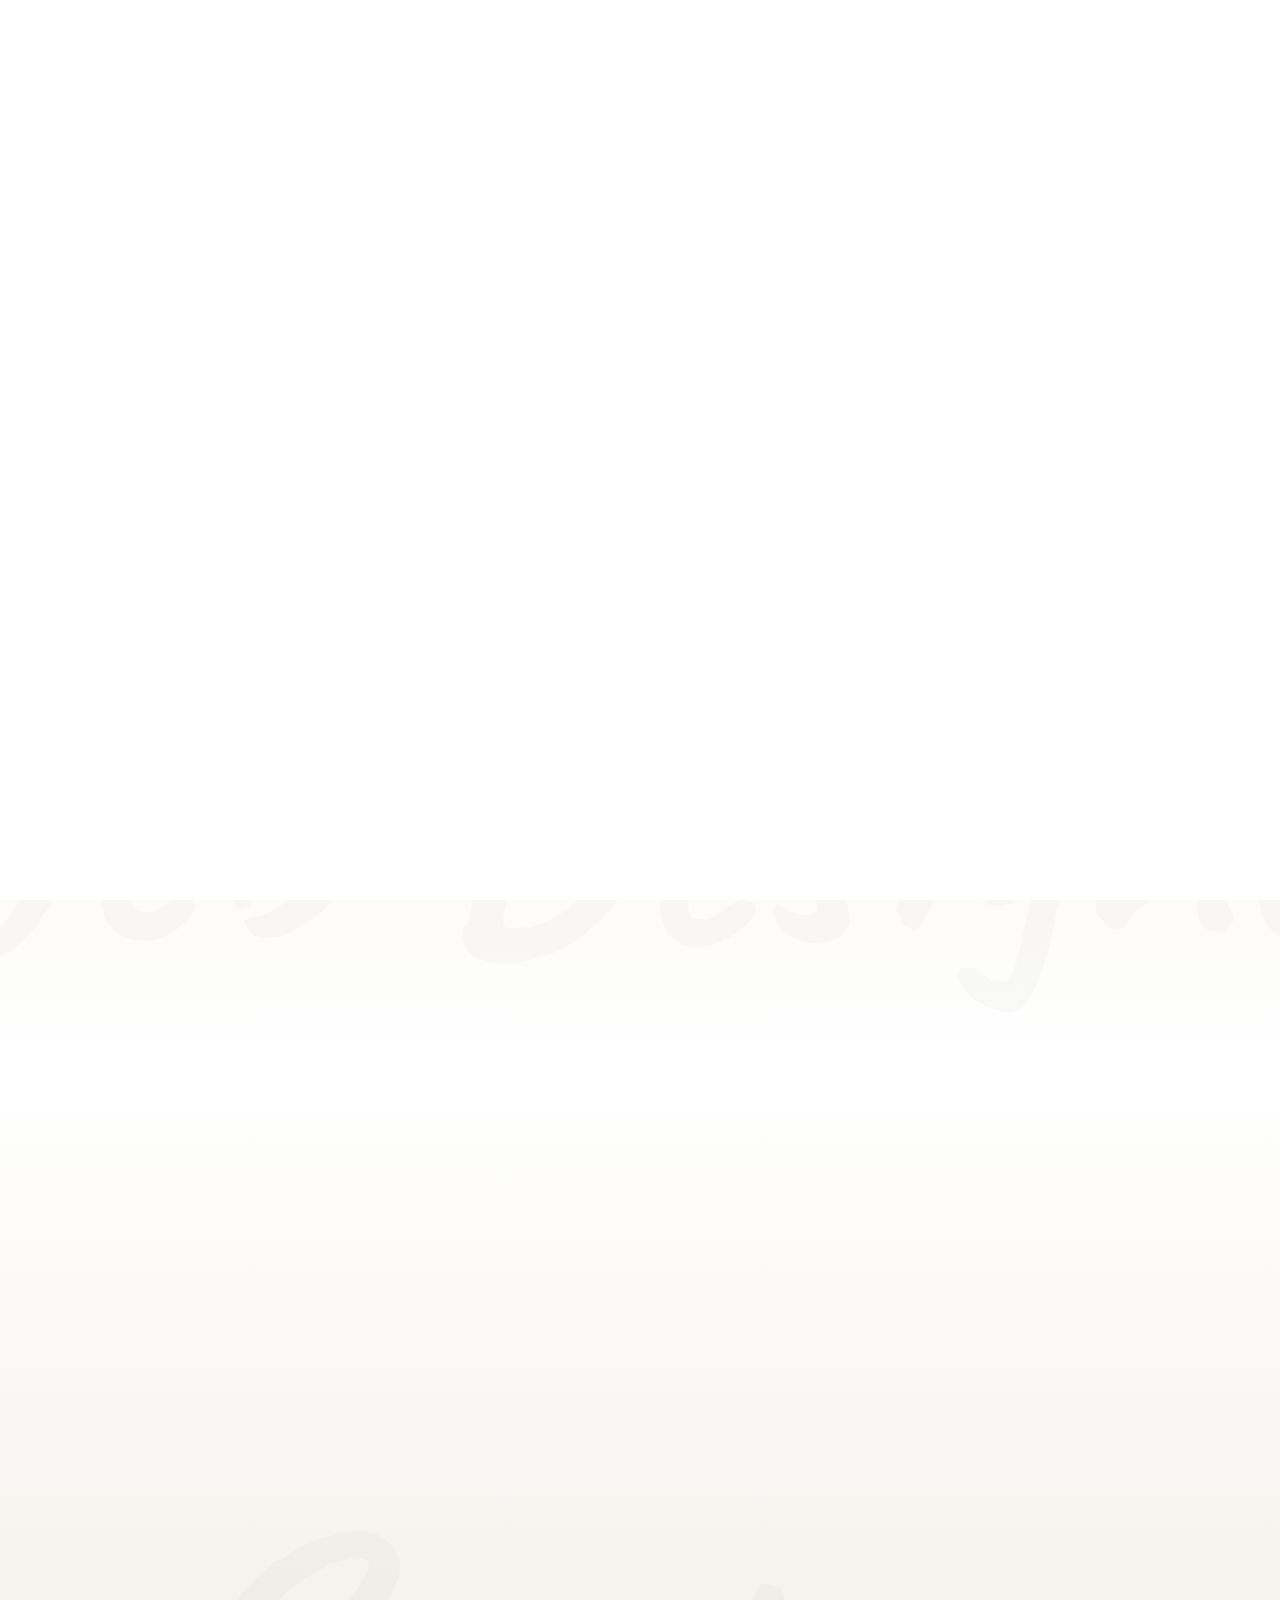
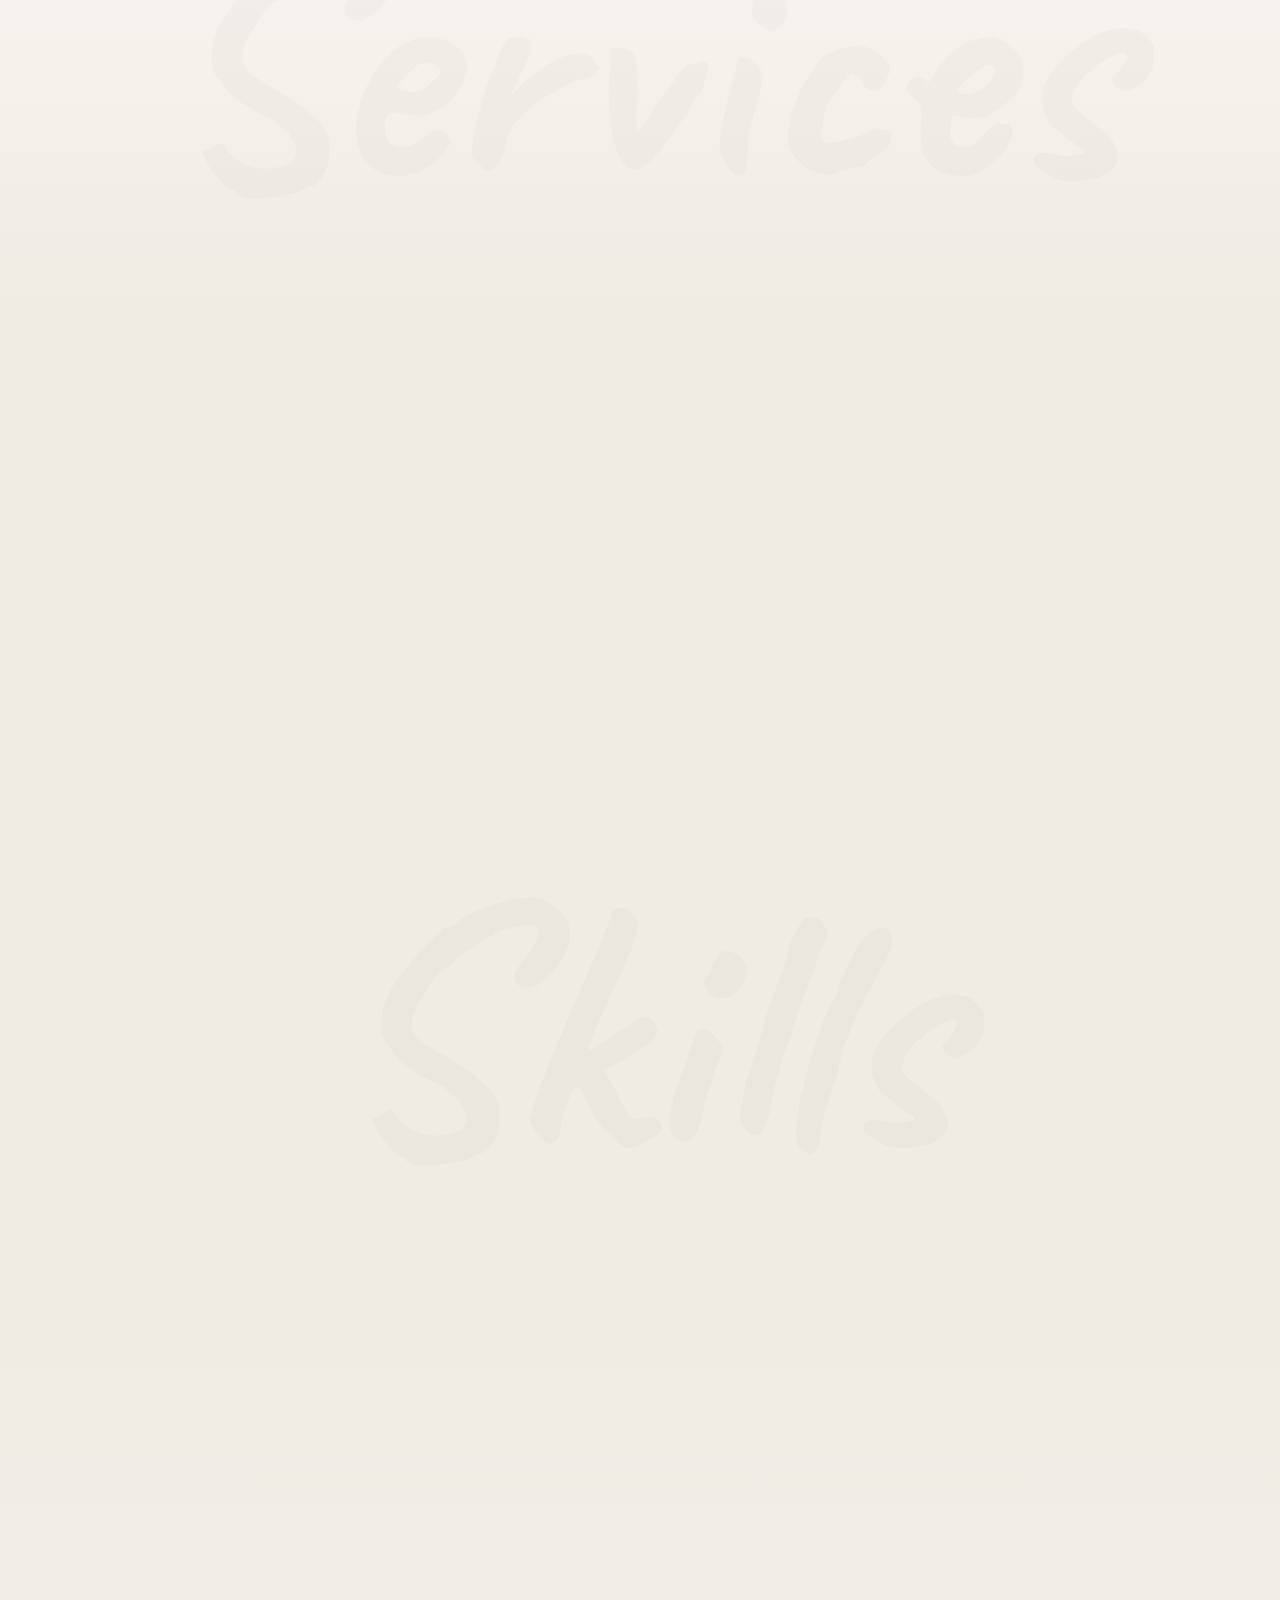
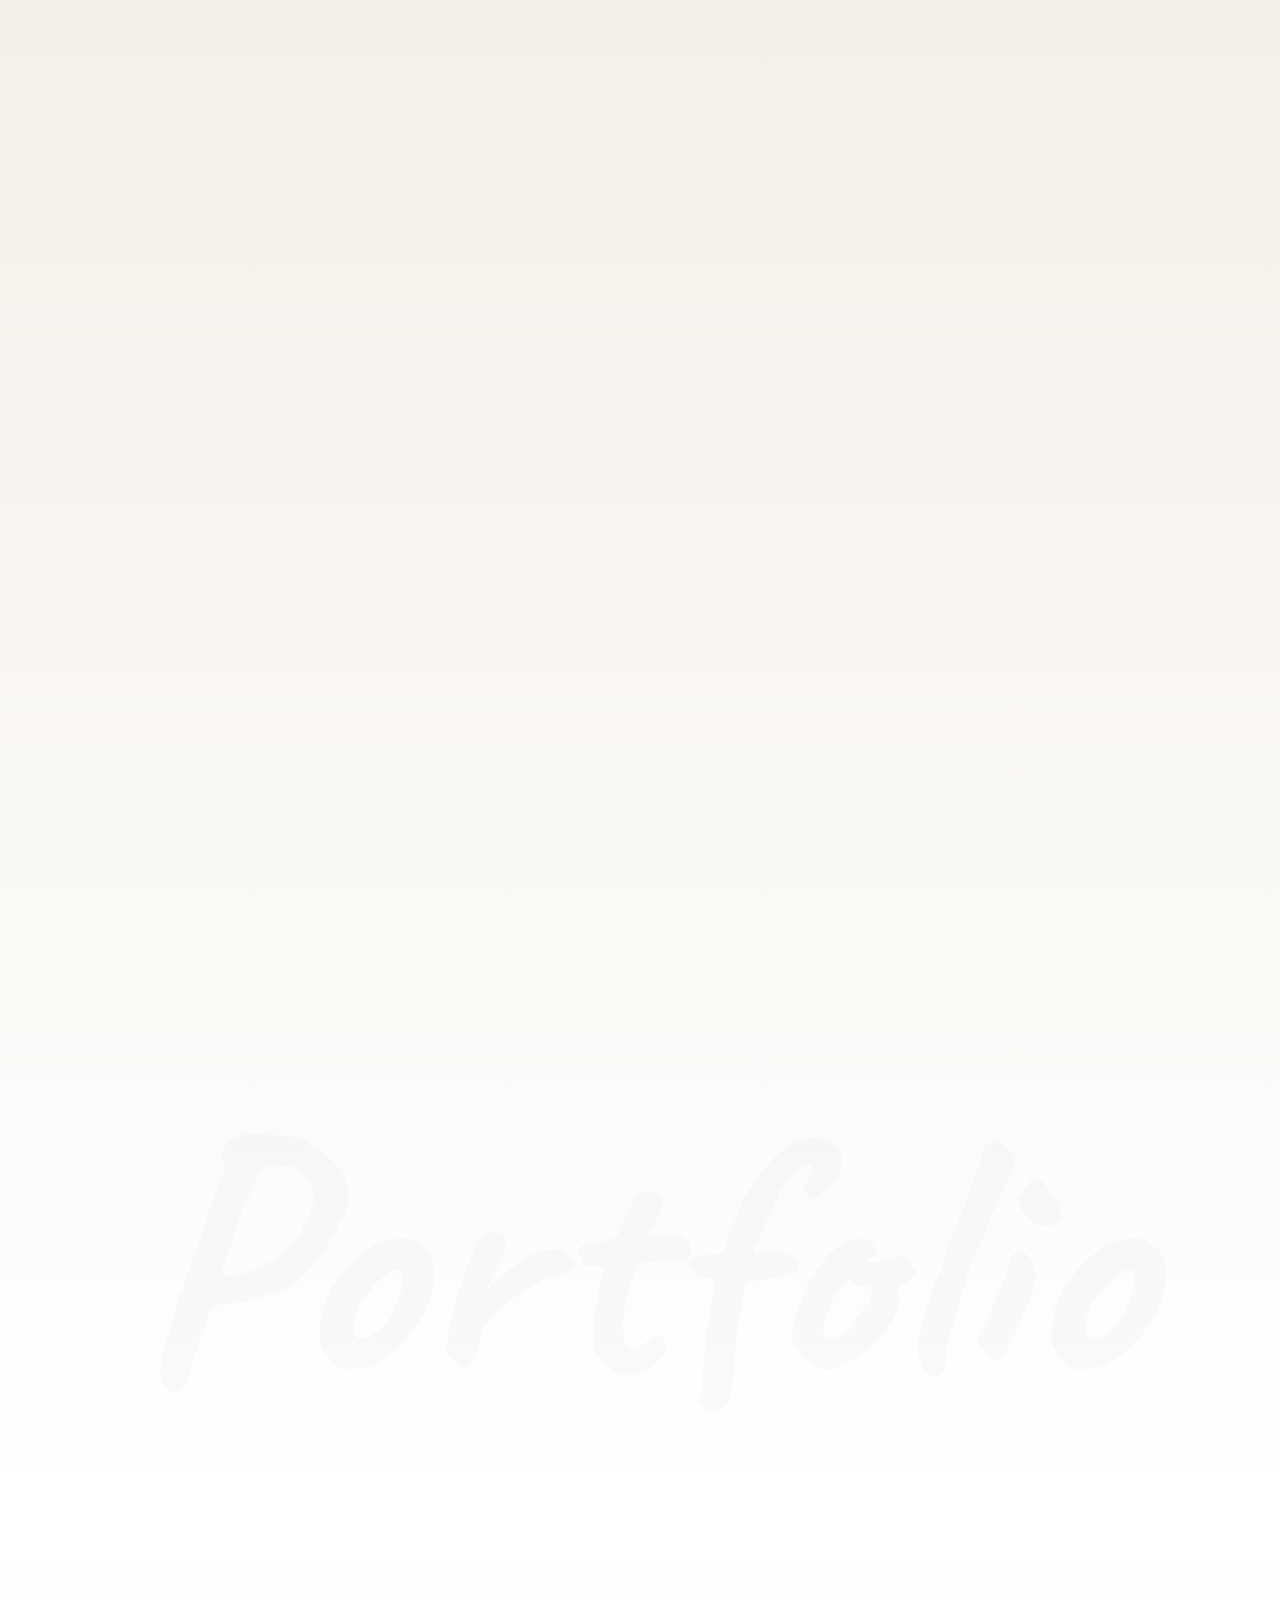
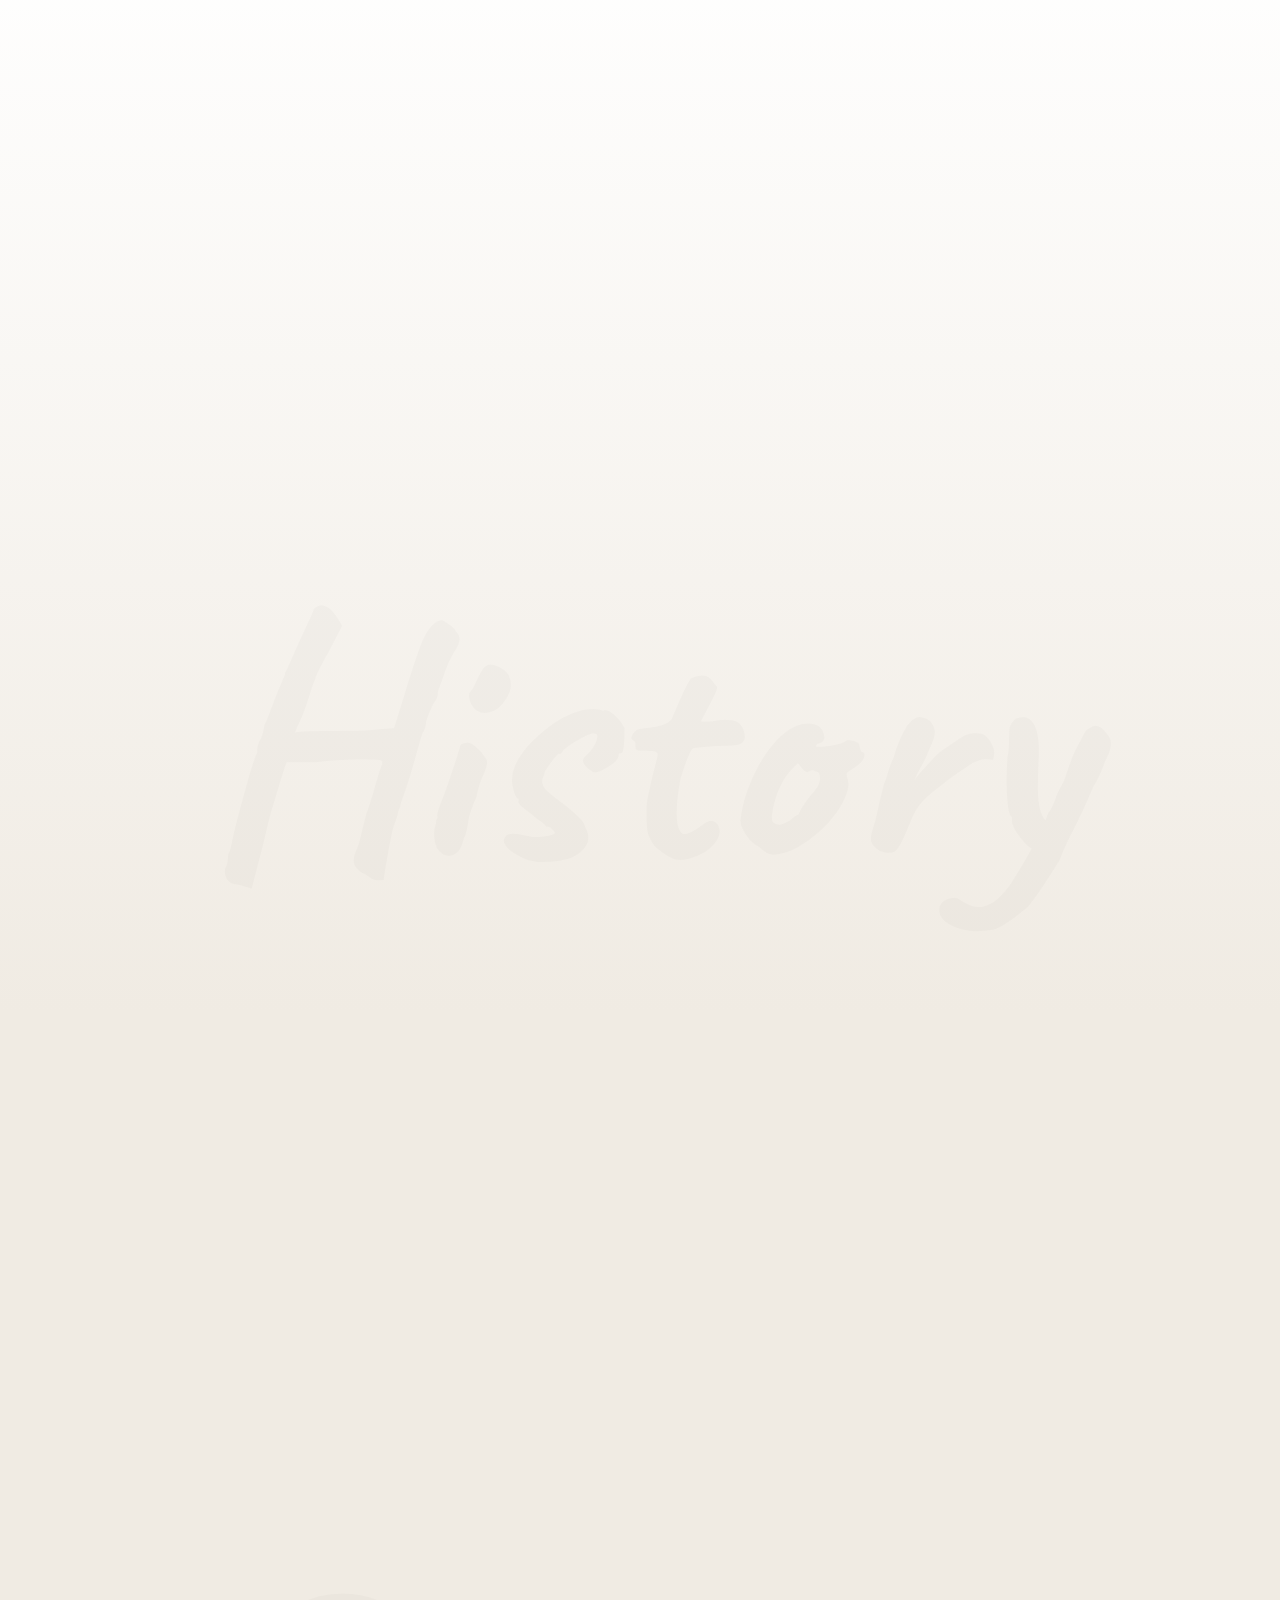
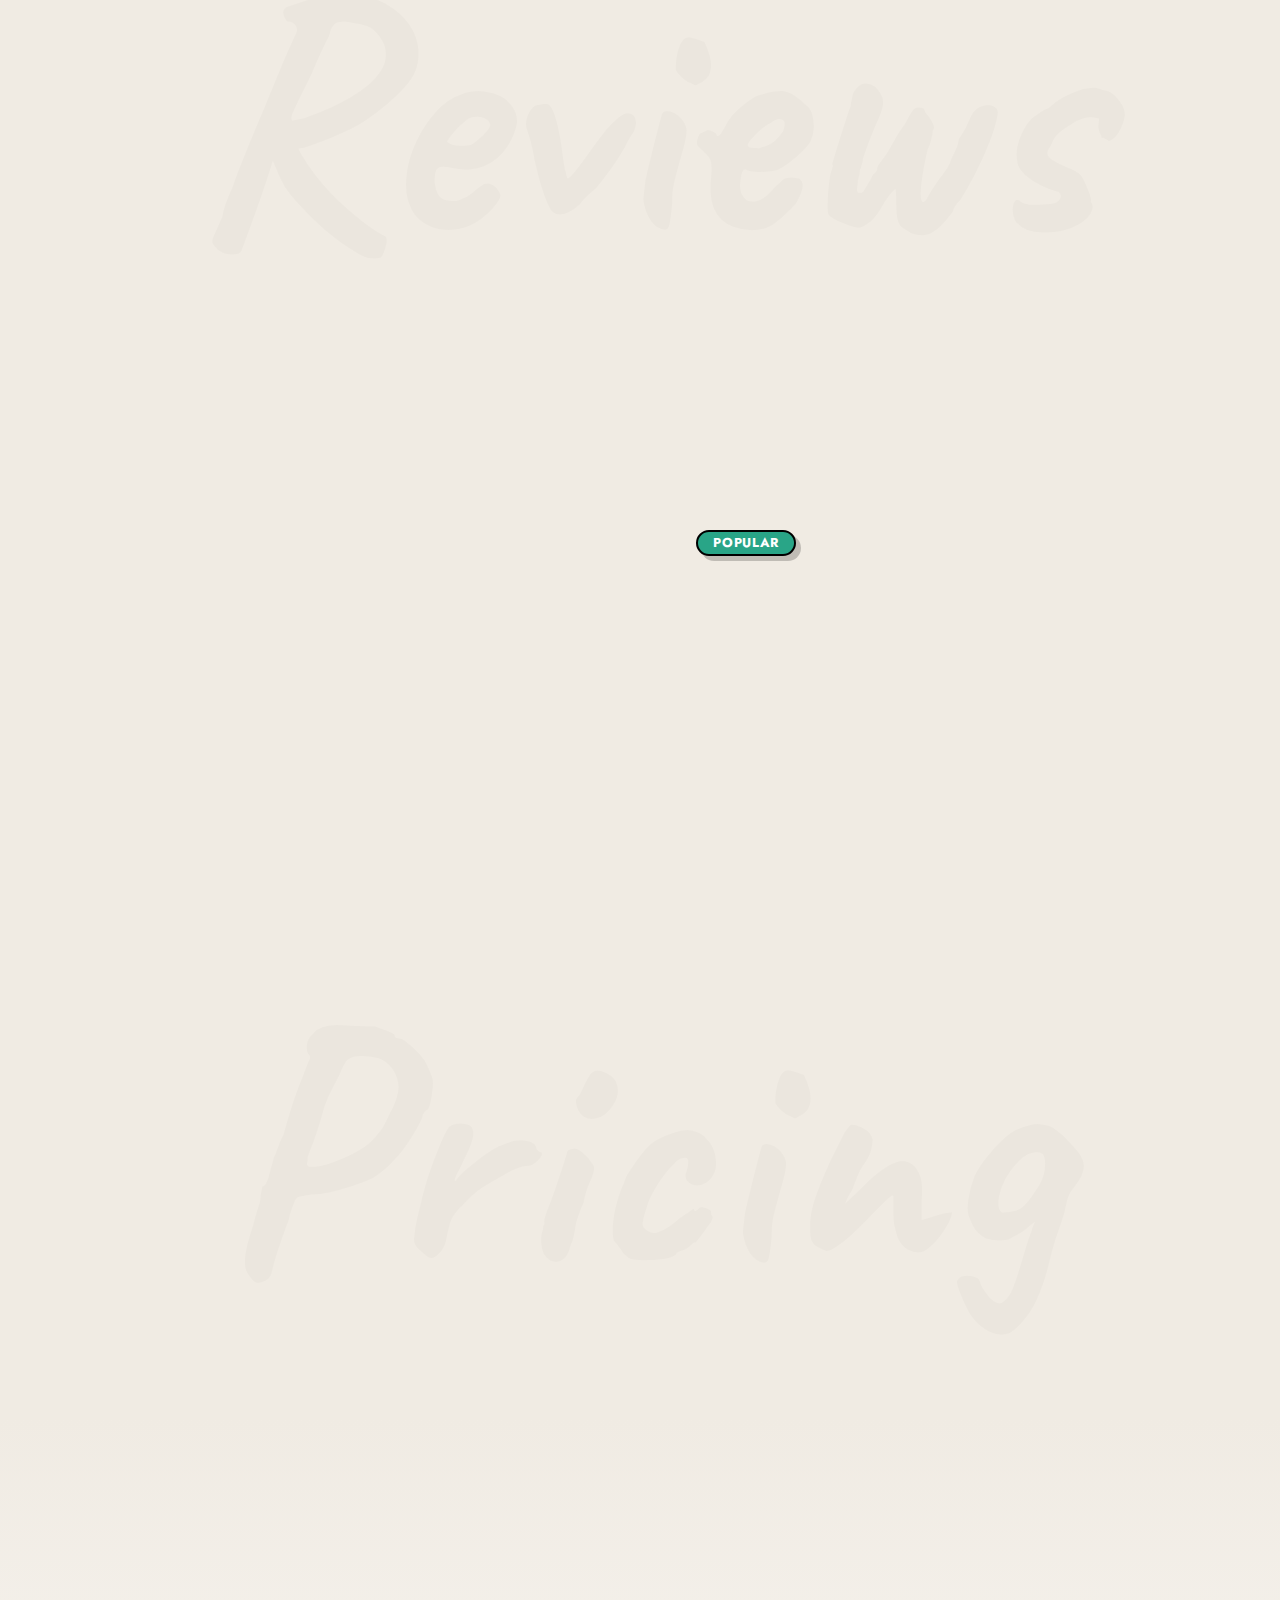
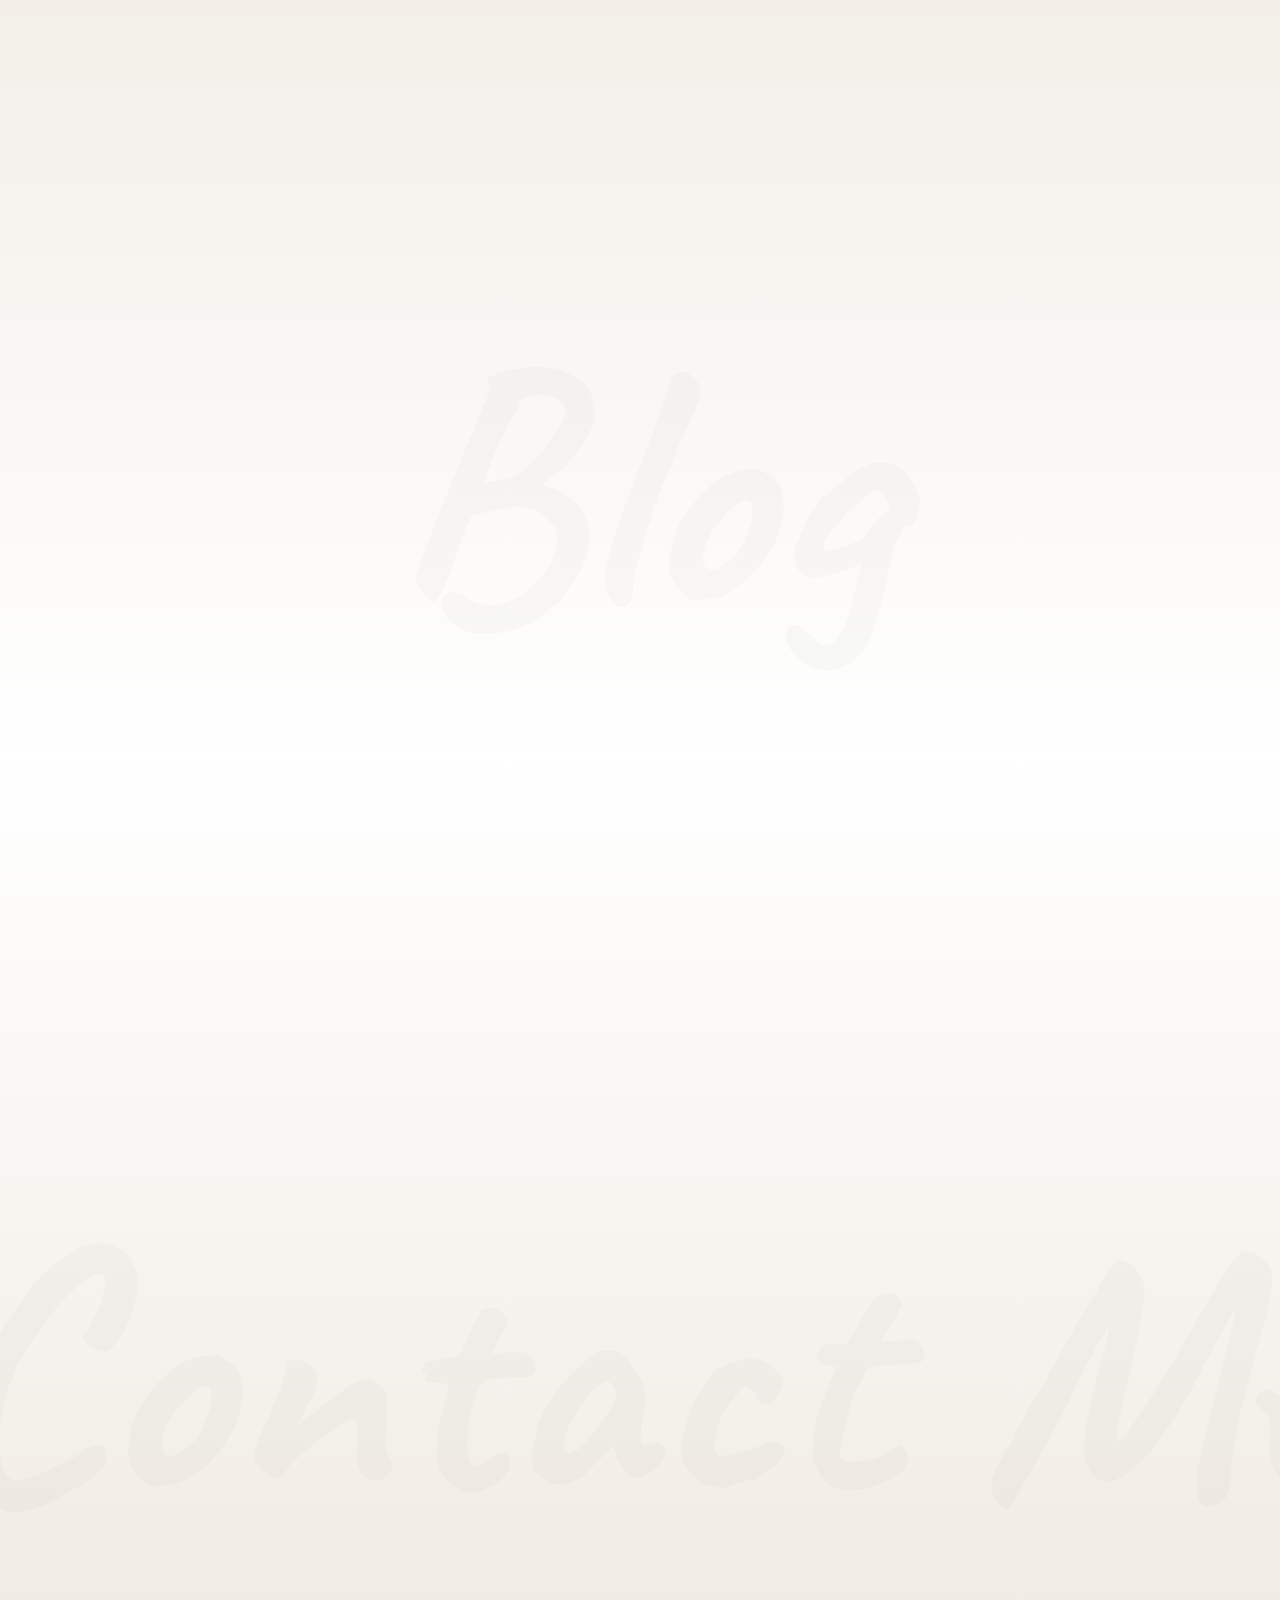
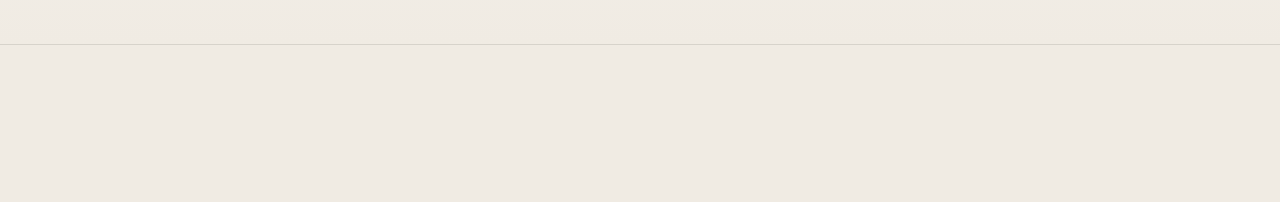
==== commit 98e759e5: "Update project" ====
--- a/index.html
+++ b/index.html
@@ -724,7 +724,7 @@
                 <a href="#" class="lui-subtitle" data-href=".ui-design"> UI Design </a>
               </div>
               <div class="works-items works-masonry-items row">
-                <div class="works-col col-xs-12 col-sm-12 col-md-12 col-lg-12 web-design ">
+                <div class="works-col col-xs-12 col-sm-12 col-md-12 col-lg-12 web-design ui-design ">
                   <div class="works-item scrolla-element-anim-1 scroll-animate" data-animate="active">
                     <div class="image">
                       <div class="img">
@@ -736,19 +736,18 @@
                       </div>
                     </div>
                     <div class="desc">
-                      <span class="category"> Web Design </span>
+                      <span class="category"> Web Design, UI Design </span>
                       <h5 class="name">
-                        <a href="https://gopalgong-circuit-house.netlify.app/">Hotel Booking Website Template</a>
+                        <a href="https://gopalgong-circuit-house.netlify.app/">Hotel Booking Website</a>
                       </h5>
                       <div class="text">
-                        <p>Introducing my Hotel booking website template a showcase of my design skills. Created
+                        <p>Introducing my Hotel and Resort booking website template a showcase of my design skills. Created
                           using HTML, CSS, TailwindCSS, and JavaScript, this template demonstrates my ability to create
-                          visually stunning and responsive web designs. Explore this project to see my expertise in
-                          action.</p>
+                          visually stunning and responsive web designs.</p>
                       </div>
                       <a href="https://gopalgong-circuit-house.netlify.app/" class="lnk">See project</a>
                     </div>
-                    <div class="bg-img" style="background-image: url(assets/images/pat-2.png);"></div>
+                    <!-- <div class="bg-img" style="background-image: url(assets/images/pat-2.png);"></div> -->
                   </div>
                 </div>
 
@@ -756,7 +755,7 @@
                   <div class="works-item scrolla-element-anim-1 scroll-animate" data-animate="active">
                     <div class="image">
                       <div class="img">
-                        <a href="work-single.html">
+                        <a href="https://ebookmart.netlify.app/">
                           <img decoding="async" src="assets/images/e-book.png" alt="E-book Landing Page">
                           <span class="overlay"></span>
                         </a>
@@ -765,16 +764,15 @@
                     <div class="desc">
                       <span class="category"> Landing Page </span>
                       <h5 class="name">
-                        <a href="work-single.html">E-book Landing Page</a>
+                        <a href="https://ebookmart.netlify.app/">E-book Landing Page</a>
                       </h5>
                       <div class="text">
                         <p>E-book Landing Page project — a captivating landing page designed to promote and showcase
-                          e-books. Developed using a combination of HTML, CSS, Bootstrap, and JavaScript, this landing
-                          page exemplifies my proficiency in crafting engaging and user-friendly web experiences.</p>
+                          e-books. Developed using a combination of HTML, CSS, Bootstrap, and JavaScript.</p>
                       </div>
                       <a href="https://ebookmart.netlify.app/" class="lnk">See project</a>
                     </div>
-                    <div class="bg-img" style="background-image: url(assets/images/pat-2.png);"></div>
+                    <!-- <div class="bg-img" style="background-image: url(assets/images/pat-2.png);"></div> -->
                   </div>
                 </div>
                 <div class="works-col col-xs-12 col-sm-12 col-md-12 col-lg-12 wix-design web-design ">
@@ -788,9 +786,9 @@
                       </div>
                     </div>
                     <div class="desc">
-                      <span class="category"> Wix Website Design, UI Design </span>
+                      <span class="category"> Wix Website Design </span>
                       <h5 class="name">
-                        <a href="">Explore</a>
+                        <a href="">Portfolio Website</a>
                       </h5>
                       <div class="text">
                         <p>Behold my Web Developer Portfolio—a masterpiece sculpted with Wix's tools. Through
@@ -799,14 +797,14 @@
                       </div>
                       <a href="https://enjamulislam.wixsite.com/enjamul-islam" class="lnk">See project</a>
                     </div>
-                    <div class="bg-img" style="background-image: url(assets/images/pat-2.png);"></div>
+                    <!-- <div class="bg-img" style="background-image: url(assets/images/pat-2.png);"></div> -->
                   </div>
                 </div>
                 <div class="works-col col-xs-12 col-sm-12 col-md-12 col-lg-12 wp-design ">
                   <div class="works-item scrolla-element-anim-1 scroll-animate" data-animate="active">
                     <div class="image">
                       <div class="img">
-                        <a href="work-single.html">
+                        <a href="https://ruanosconstructionservices.com/">
                           <img decoding="async" src="assets/images/wordpress-portfolio-1.png"
                             alt="Ruano's Construction">
                           <span class="overlay"></span>
@@ -824,59 +822,55 @@
                       </div>
                       <a href="https://ruanosconstructionservices.com/" class="lnk">See project</a>
                     </div>
-                    <div class="bg-img" style="background-image: url(assets/images/pat-2.png);"></div>
-                  </div>
-                </div>
-                <div class="works-col col-xs-12 col-sm-12 col-md-12 col-lg-12 web-design ">
+                    <!-- <div class="bg-img" style="background-image: url(assets/images/pat-2.png);"></div> -->
+                  </div>
+                </div>
+                <div class="works-col col-xs-12 col-sm-12 col-md-12 col-lg-12 web-design ui-design">
                   <div class="works-item scrolla-element-anim-1 scroll-animate" data-animate="active">
                     <div class="image">
                       <div class="img">
-                        <a href="work-single.html">
-                          <img decoding="async" src="assets/images/website admin panel.jpg"
-                            alt="Crypto Currency website admin panel">
+                        <a href="https://eduplus-pro.netlify.app/">
+                          <img decoding="async" src="assets/images/eduplus.png"
+                            alt="EduPlus-Web Application">
                           <span class="overlay"></span>
                         </a>
                       </div>
                     </div>
                     <div class="desc">
-                      <span class="category"> Web Design </span>
+                      <span class="category"> Web Design, UI Design </span>
                       <h5 class="name">
-                        <a href="work-single.html">Crypto Currency - admin panel</a>
+                        <a href="https://eduplus-pro.netlify.app/">EduPlus Web Application</a>
                       </h5>
                       <div class="text">
-                        <p>Introducing the Crypto Currency Website Admin Panel, a powerful project handcrafted with
-                          HTML, CSS, Bootstrap, and JS. This innovative admin panel embodies seamless functionality
-                          and a sleek design.</p>
-                      </div>
-                      <a href="work-single.html" class="lnk">See project</a>
-                    </div>
-                    <div class="bg-img" style="background-image: url(assets/images/pat-2.png);"></div>
+                        <p>Introducing the EduPlus Web Application, this is a ERP system. I design this project UI and develop front-end using React, TailwindCSS. </p>
+                      </div>
+                      <a href="https://eduplus-pro.netlify.app/" class="lnk">See project</a>
+                    </div>
+                    <!-- <div class="bg-img" style="background-image: url(assets/images/pat-2.png);"></div> -->
                   </div>
                 </div>
                 <div class="works-col col-xs-12 col-sm-12 col-md-12 col-lg-12 wix-design wp-design ">
                   <div class="works-item scrolla-element-anim-1 scroll-animate" data-animate="active">
                     <div class="image">
                       <div class="img">
-                        <a href="work-single.html">
-                          <img decoding="async" src="assets/images/AppZest-Landing-PAge.jpg"
-                            alt="AppZest Landing Page">
+                        <a href="https://www.behance.net/gallery/194331311/Find-It-Nearby-A-User-Friendly-Product-Locator-Website">
+                          <img decoding="async" src="assets/images/Product Locator Website.png"
+                            alt="Product Locator Website">
                           <span class="overlay"></span>
                         </a>
                       </div>
                     </div>
                     <div class="desc">
-                      <span class="category"> Landing Page </span>
+                      <span class="category"> UI Design </span>
                       <h5 class="name">
-                        <a href="work-single.html">AppZest Landing Page</a>
+                        <a href="https://www.behance.net/gallery/194331311/Find-It-Nearby-A-User-Friendly-Product-Locator-Website">Product Locator Website</a>
                       </h5>
                       <div class="text">
-                        <p>Unveil the potential of AppZest with a stunning landing page, meticulously developed using
-                          HTML, CSS, Bootstrap, and JS. Explore this project and witness the power of effective
-                          digital marketing in action.</p>
-                      </div>
-                      <a href="work-single.html" class="lnk">See project</a>
-                    </div>
-                    <div class="bg-img" style="background-image: url(assets/images/pat-2.png);"></div>
+                        <p>Find It Nearby: A User-Friendly Product Locator Website. This website help user find specidic product and store. High-converting, cleen ui design.</p>
+                      </div>
+                      <a href="https://www.behance.net/gallery/194331311/Find-It-Nearby-A-User-Friendly-Product-Locator-Website" class="lnk">See project</a>
+                    </div>
+                    <!-- <div class="bg-img" style="background-image: url(assets/images/pat-2.png);"></div> -->
                   </div>
                 </div>
               </div>
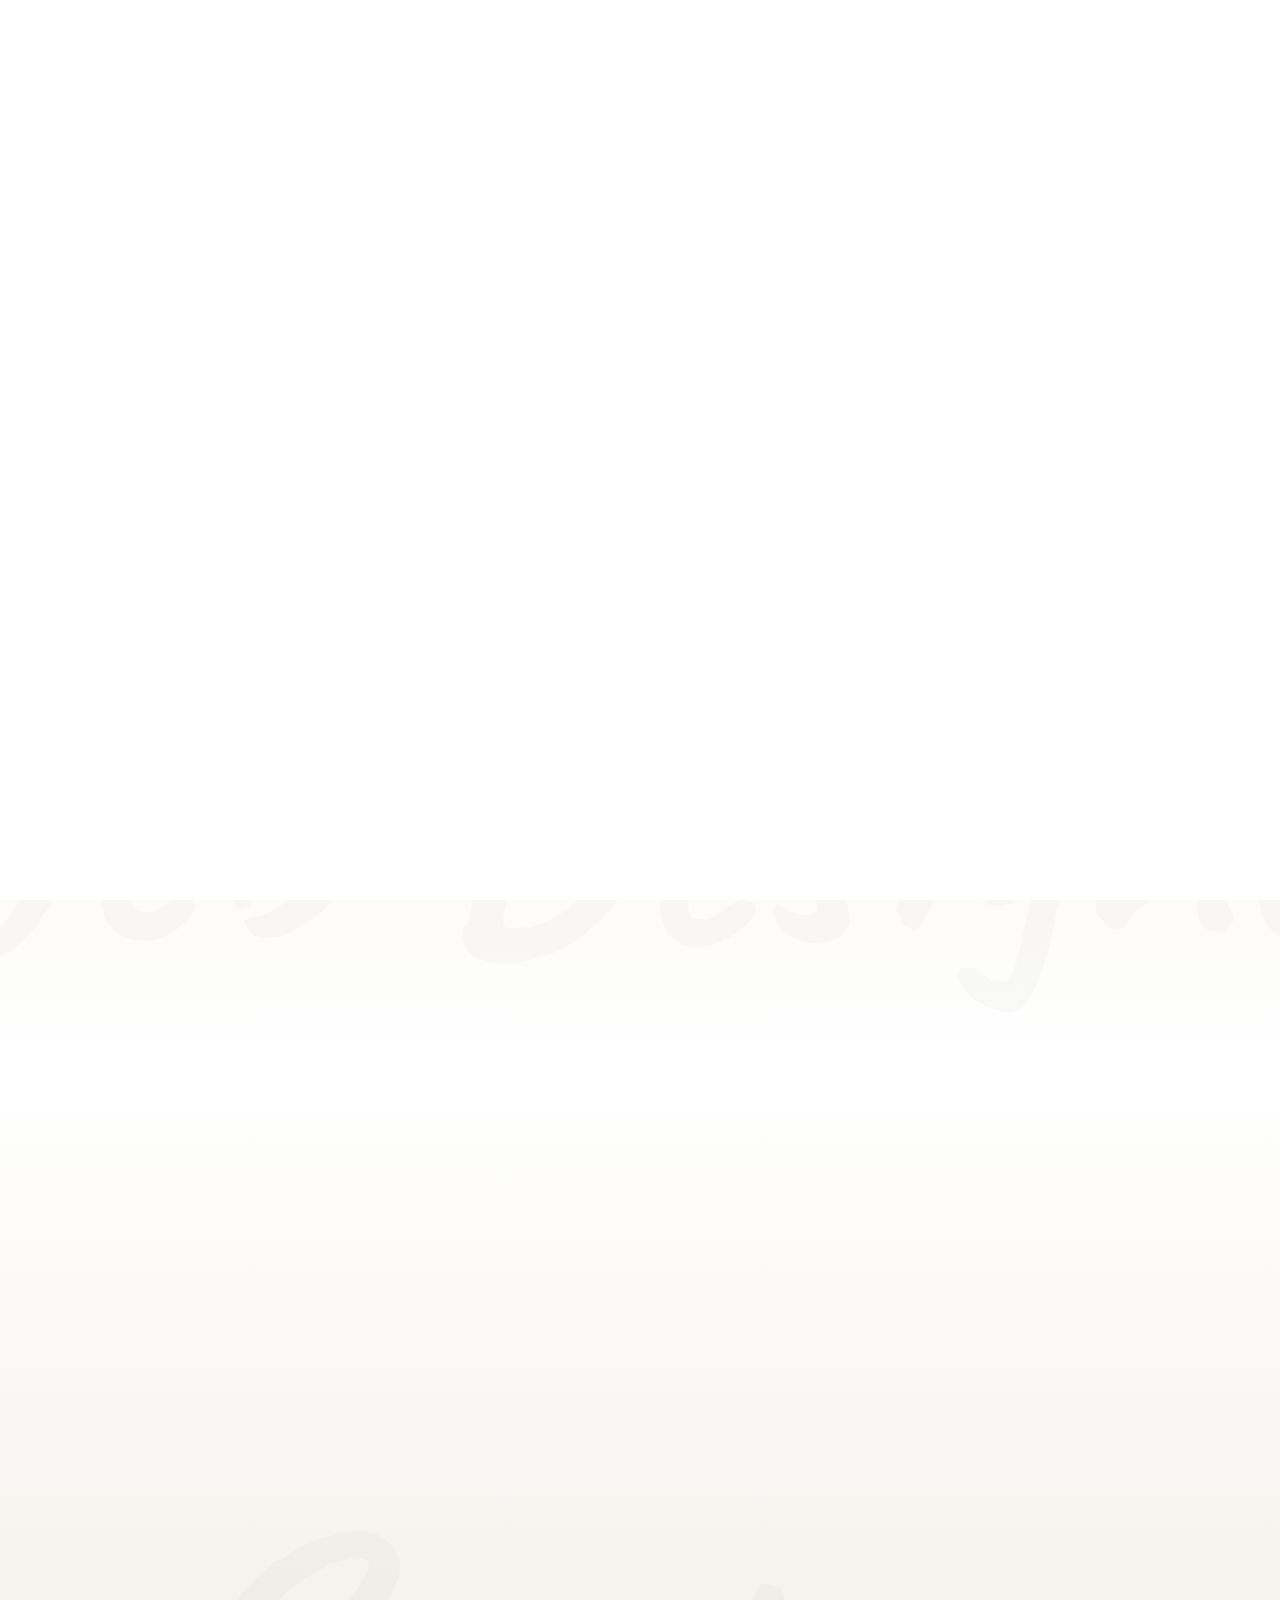
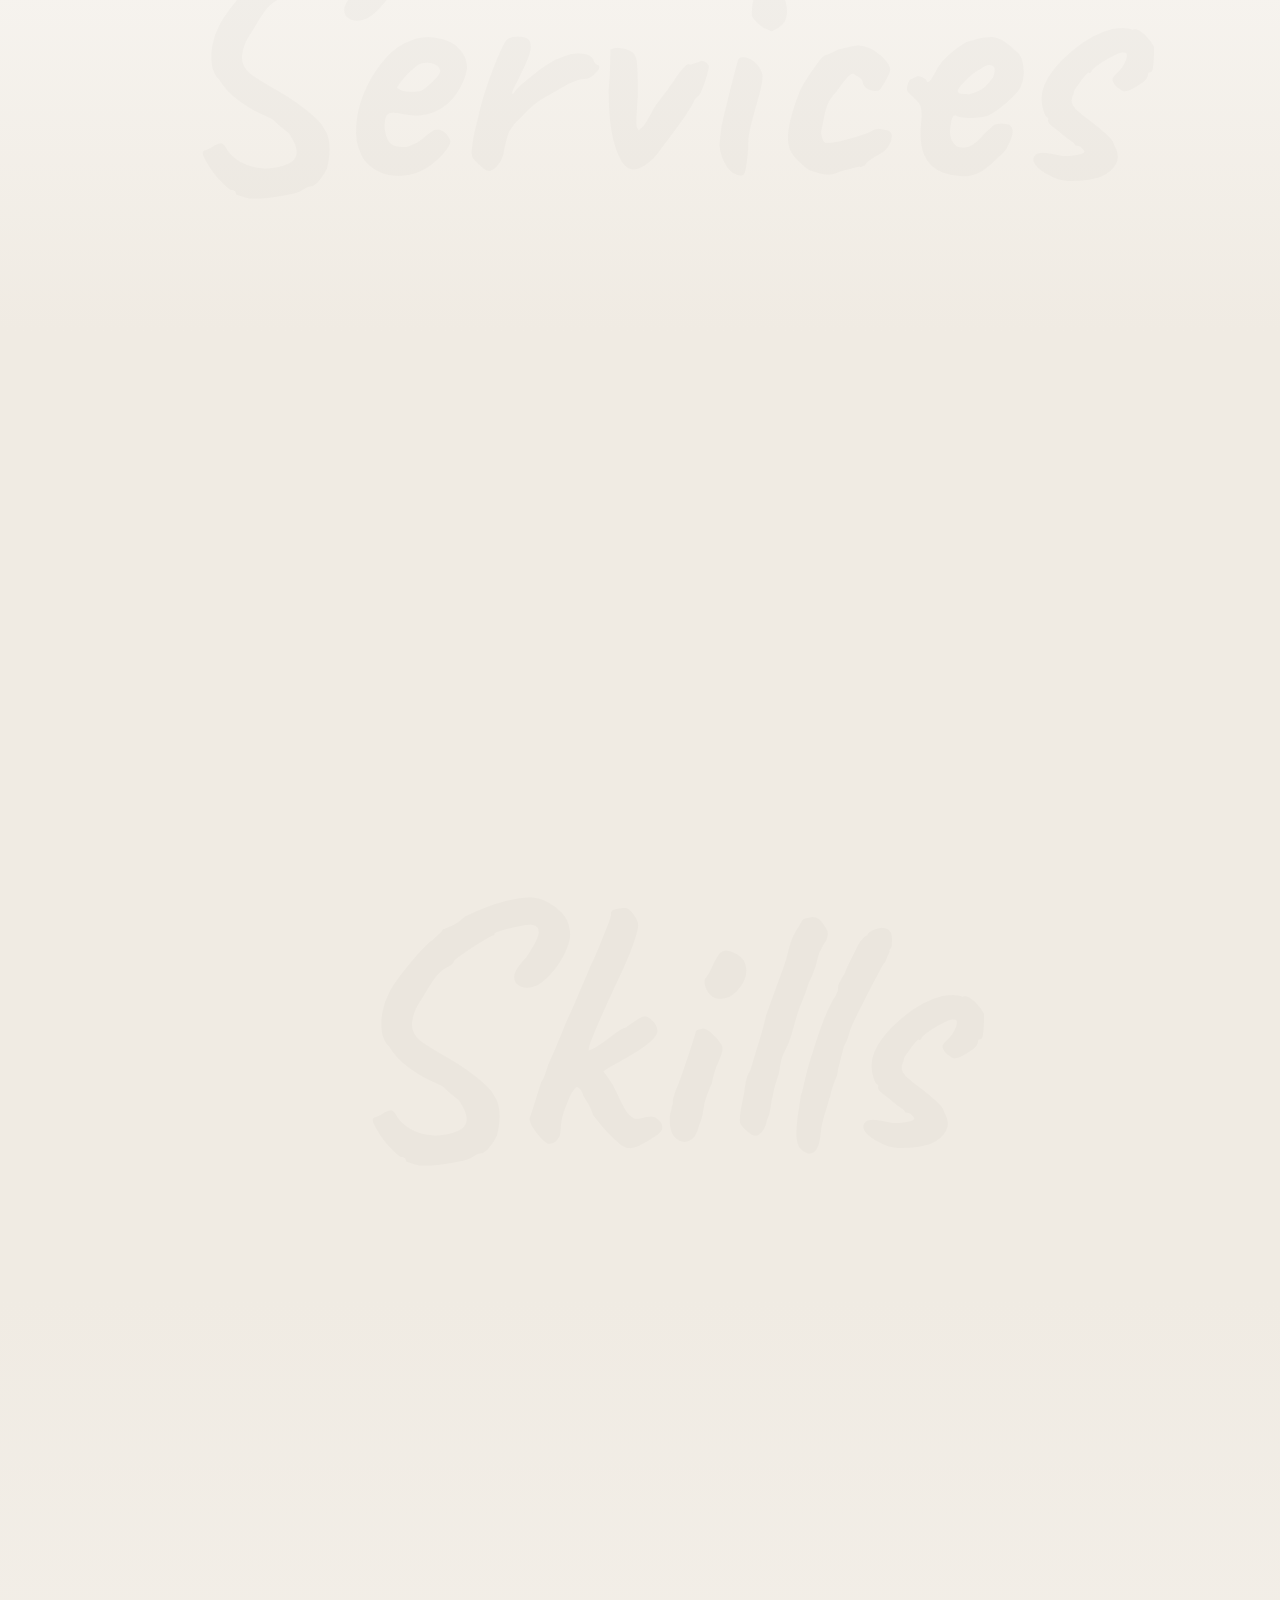
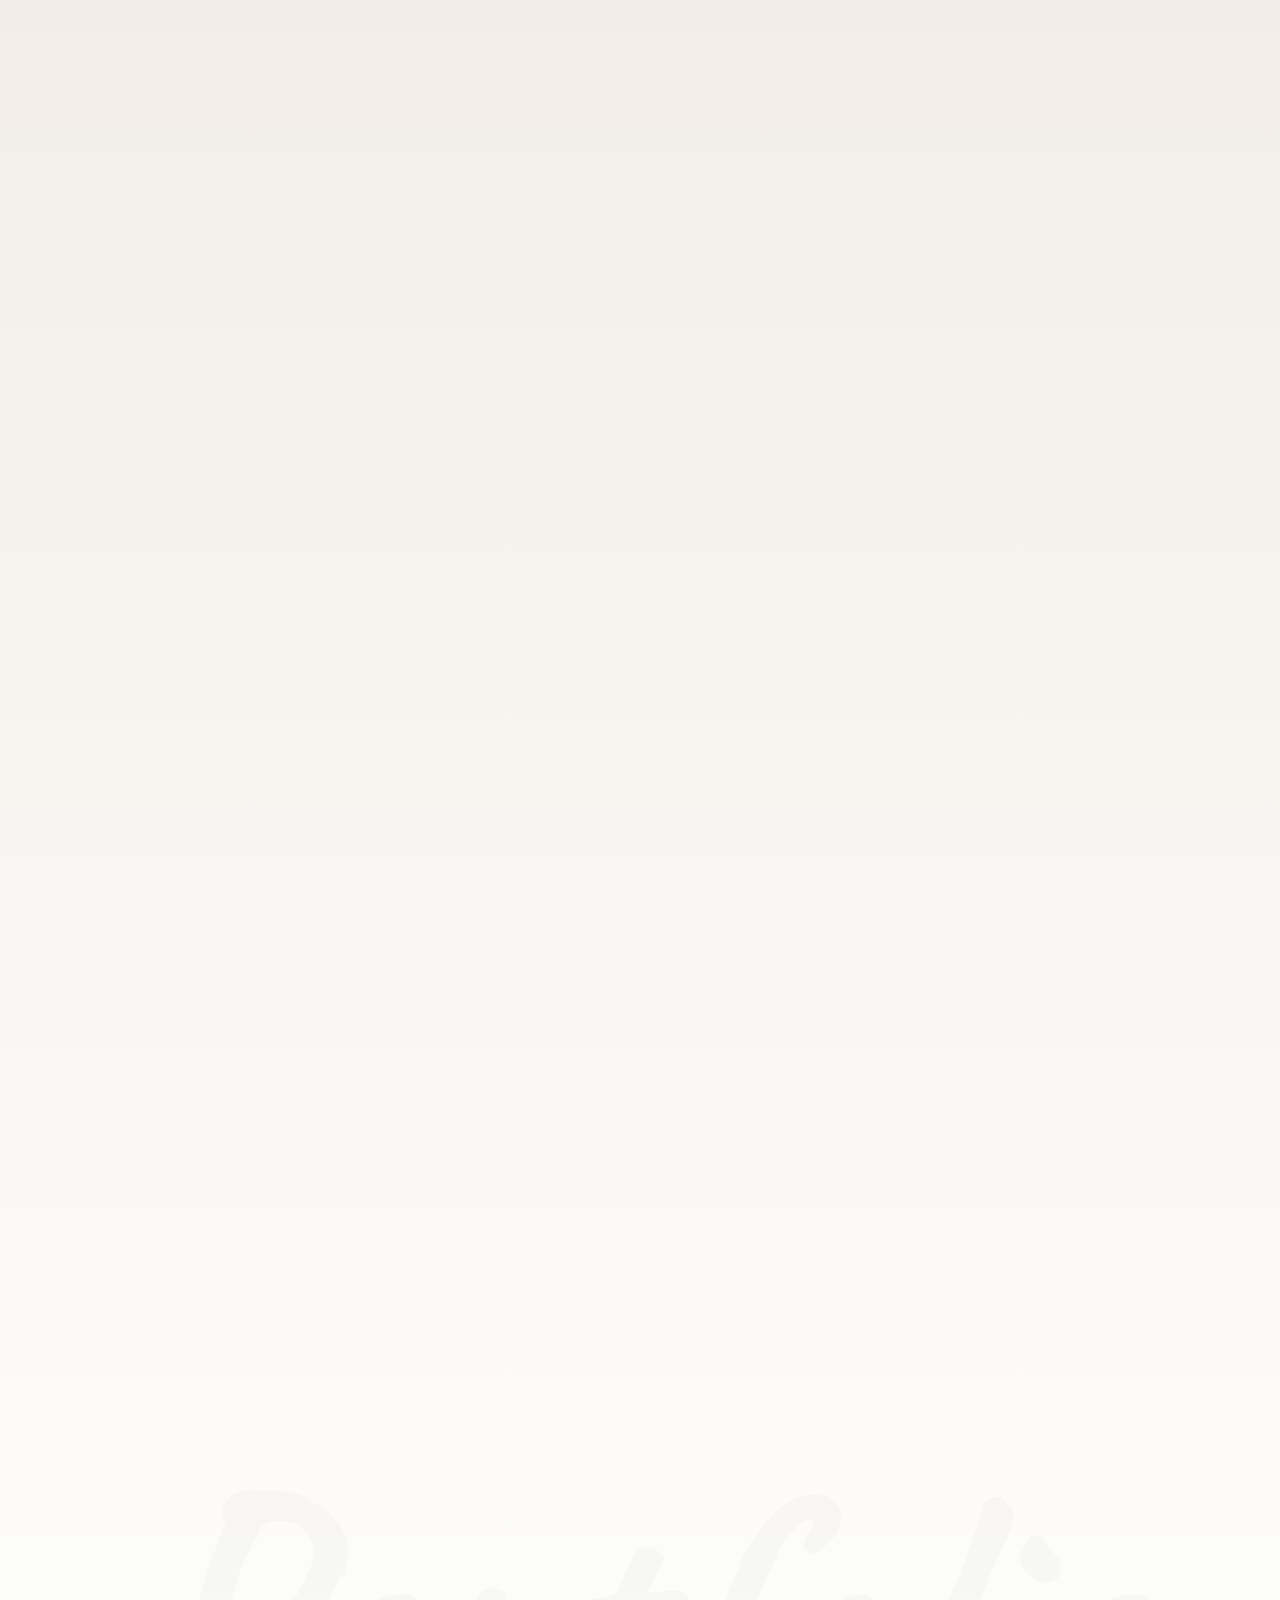
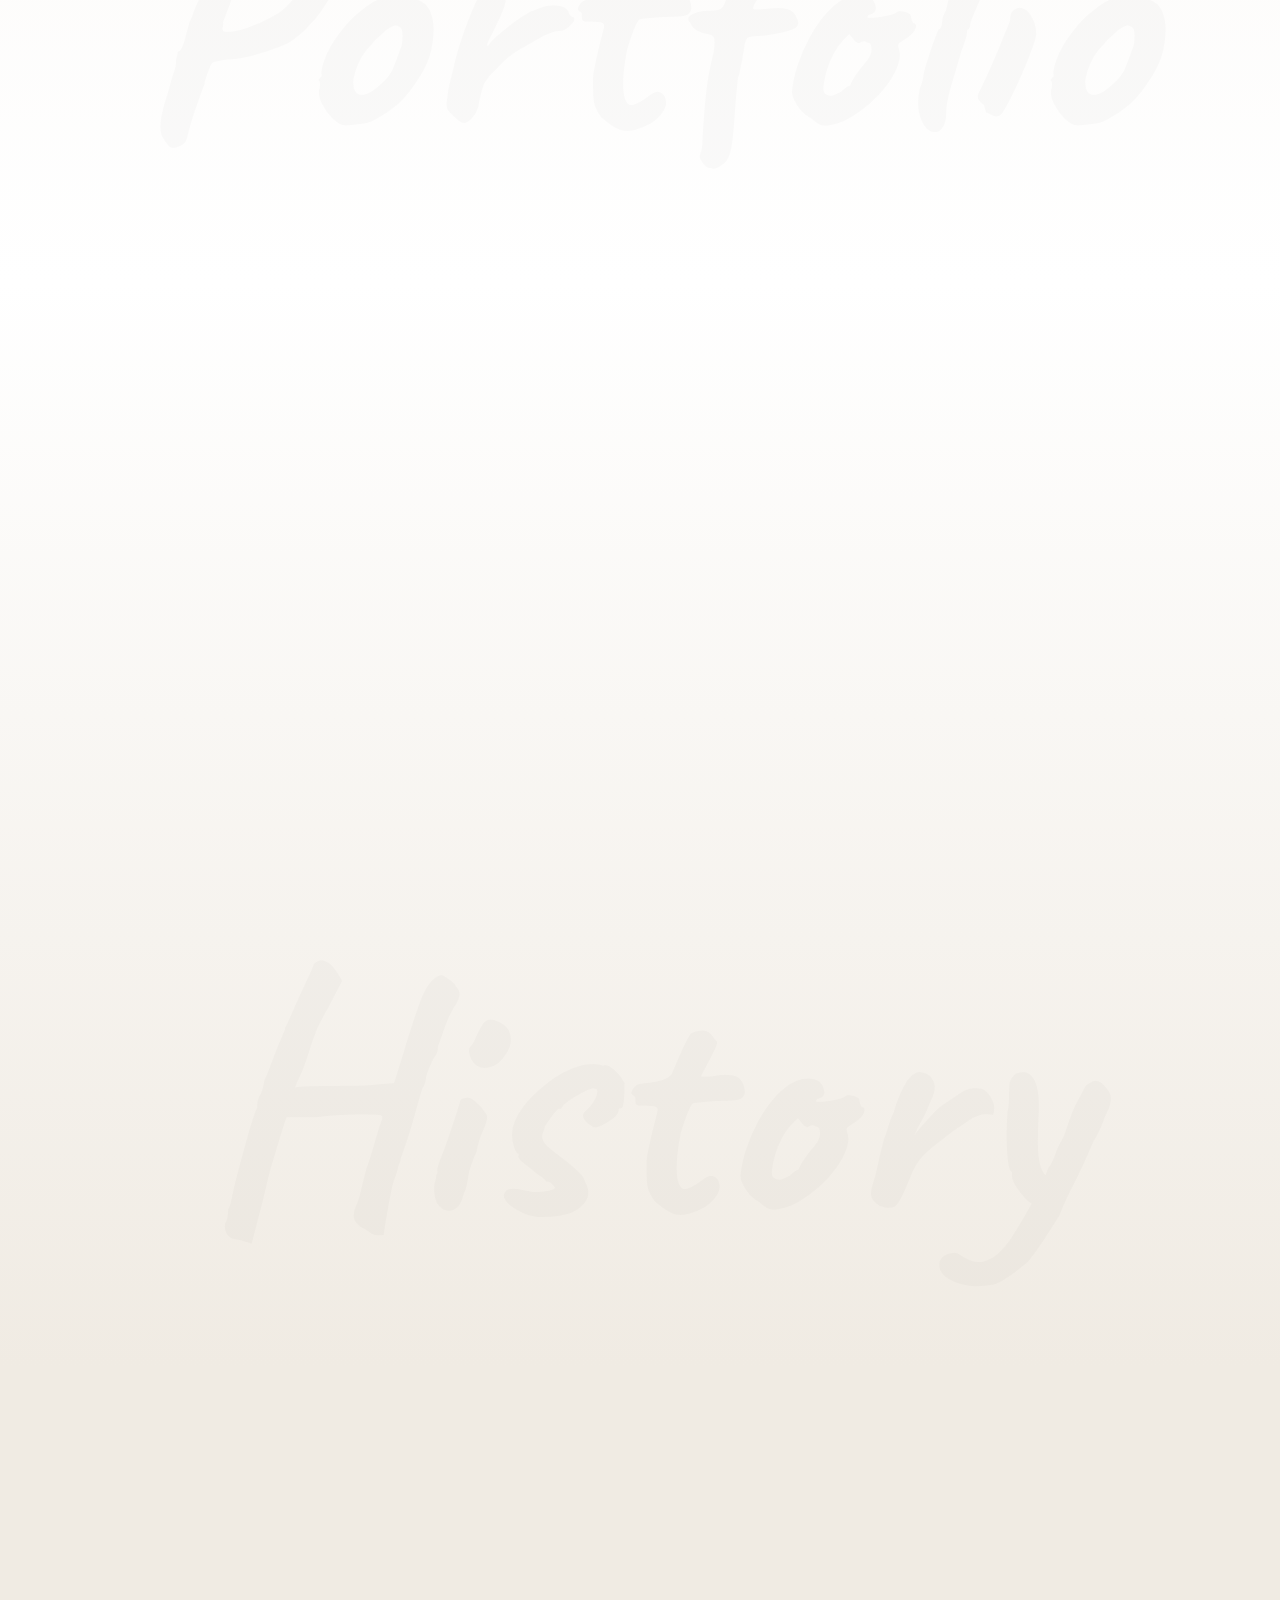
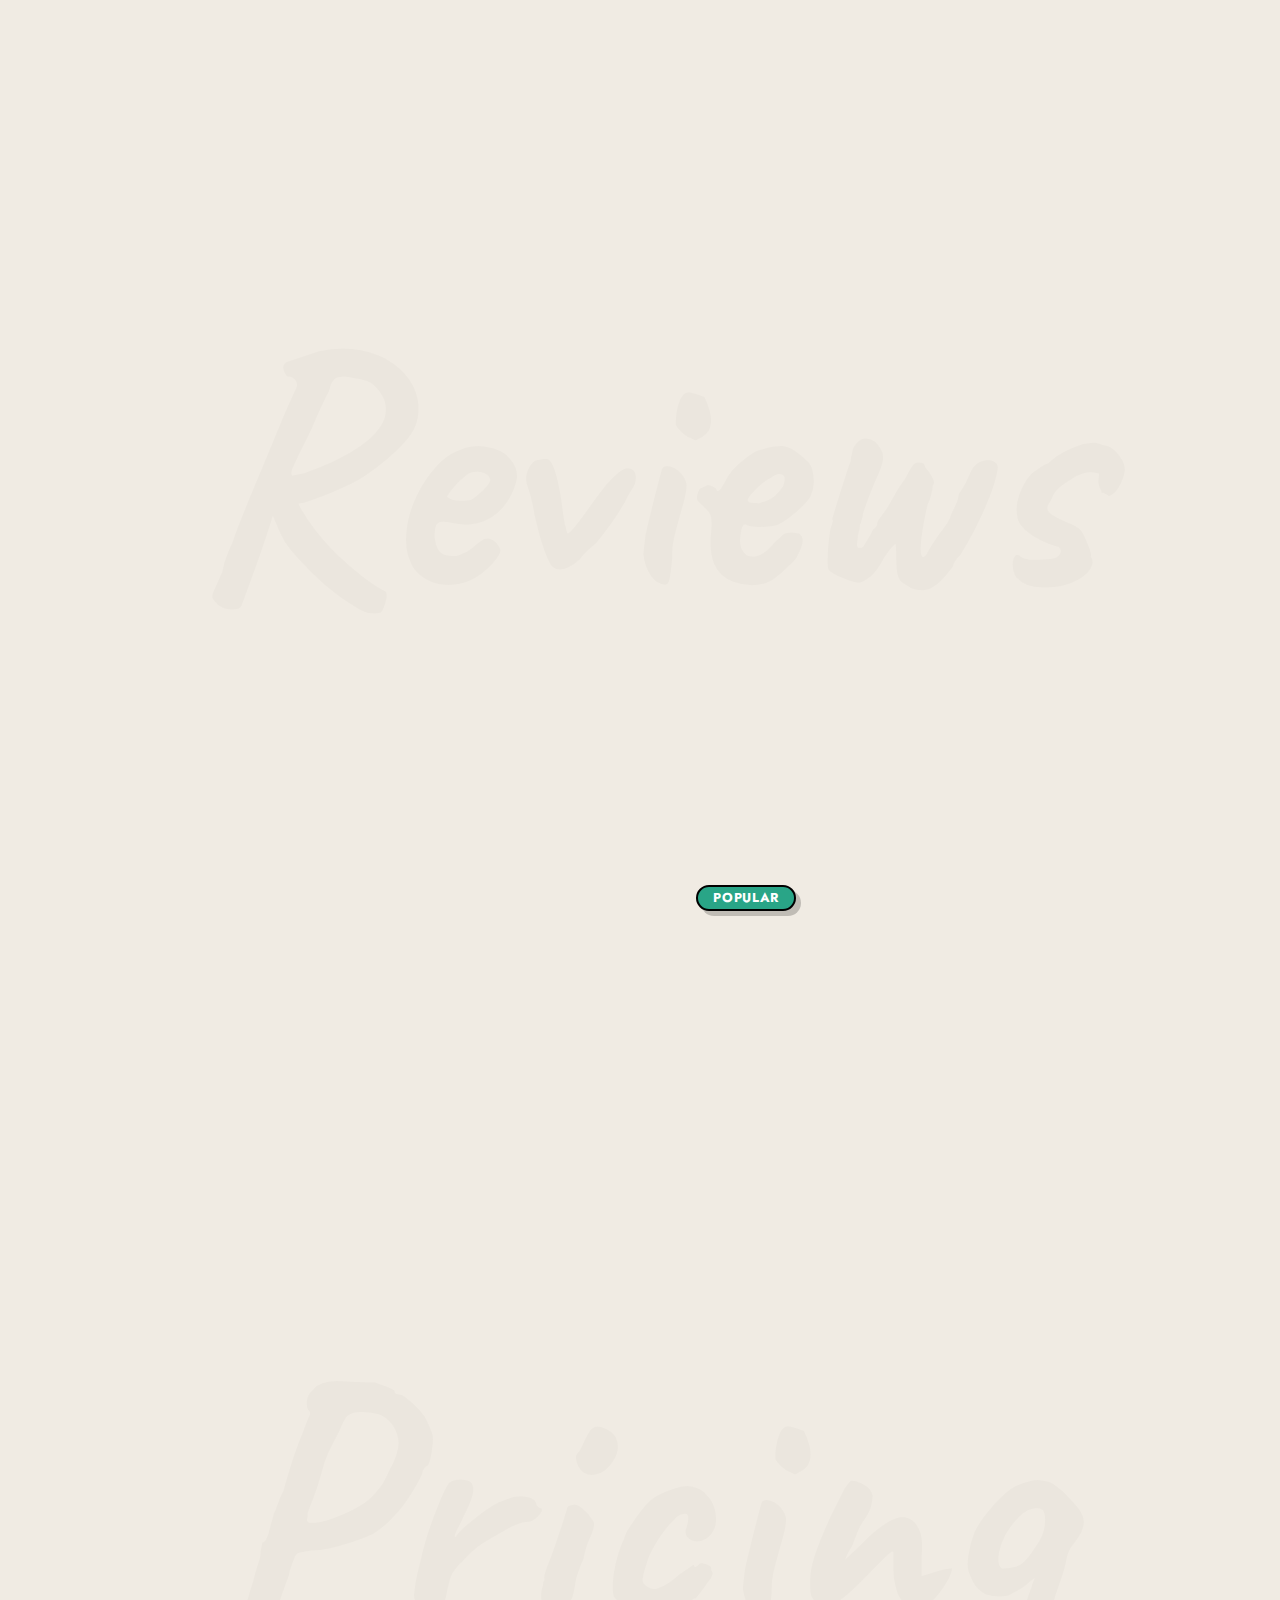
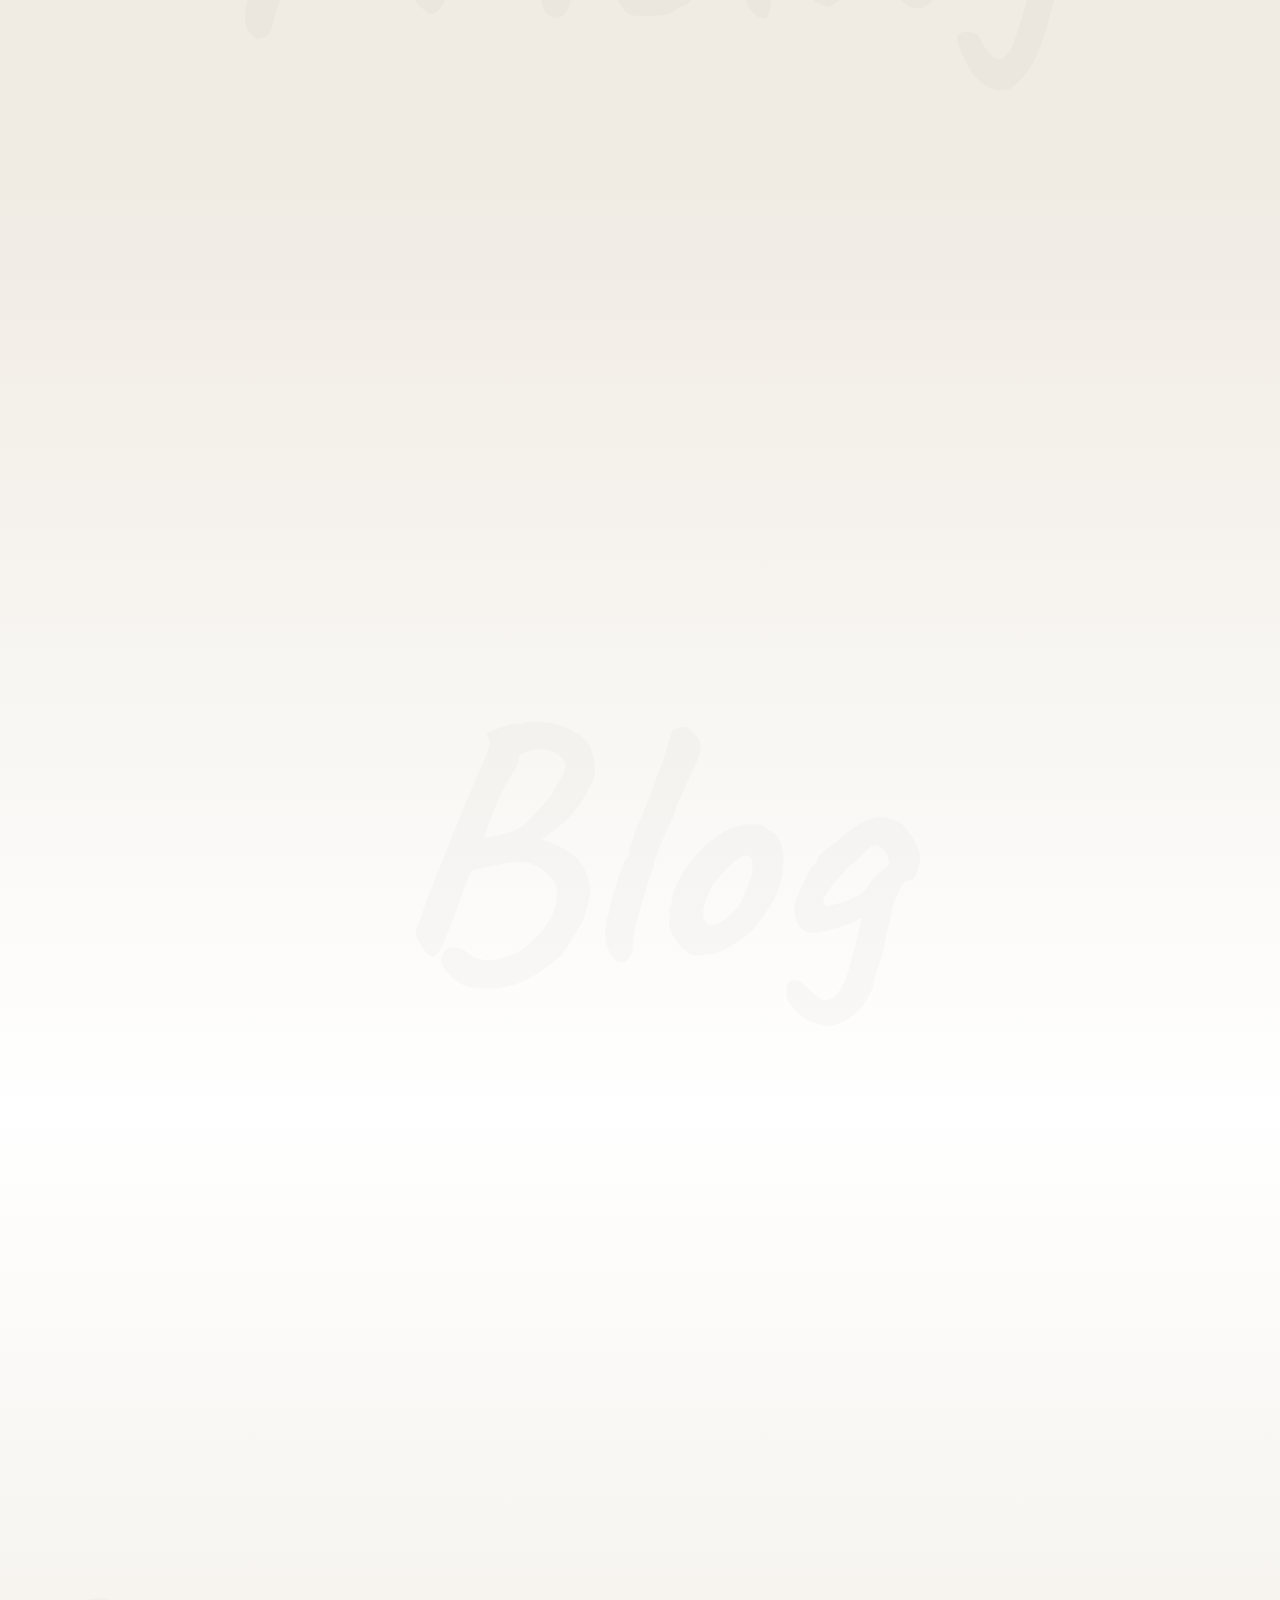
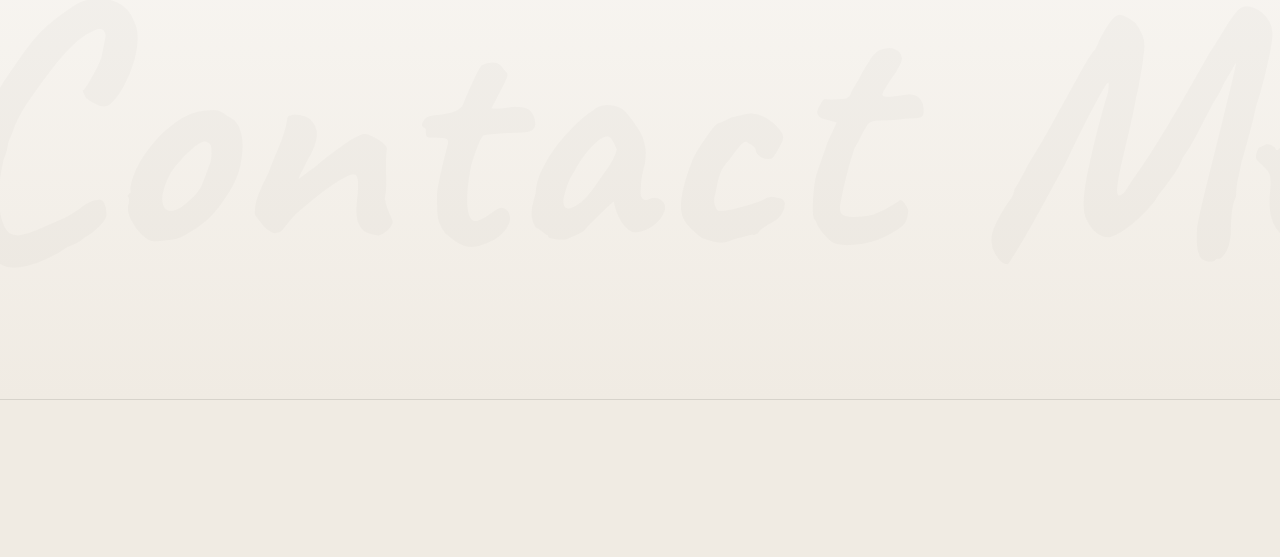
==== commit fa3f7990: "Add project" ====
--- a/index.html
+++ b/index.html
@@ -724,7 +724,7 @@
                 <a href="#" class="lui-subtitle" data-href=".ui-design"> UI Design </a>
               </div>
               <div class="works-items works-masonry-items row">
-                <div class="works-col col-xs-12 col-sm-12 col-md-12 col-lg-12 web-design ui-design ">
+                <div class="works-col col-xs-12 col-sm-12 col-md-12 col-lg-12 web-design ui-design wp-design ">
                   <div class="works-item scrolla-element-anim-1 scroll-animate" data-animate="active">
                     <div class="image">
                       <div class="img">
@@ -755,6 +755,29 @@
                   <div class="works-item scrolla-element-anim-1 scroll-animate" data-animate="active">
                     <div class="image">
                       <div class="img">
+                        <a href="https://lighttechnologiesbd.com/">
+                          <img decoding="async" src="assets/images/light-texhnologies.png" alt="Light Technologies">
+                          <span class="overlay"></span>
+                        </a>
+                      </div>
+                    </div>
+                    <div class="desc">
+                      <span class="category"> UI Web Design WordPress </span>
+                      <h5 class="name">
+                        <a href="https://lighttechnologiesbd.com/">Light Technologies</a>
+                      </h5>
+                      <div class="text">
+                        <p>This is Light Technologies official website. In this website highlight service and products. Visit this and see this website.</p>
+                      </div>
+                      <a href="https://lighttechnologiesbd.com/" class="lnk">See project</a>
+                    </div>
+                    <!-- <div class="bg-img" style="background-image: url(assets/images/pat-2.png);"></div> -->
+                  </div>
+                </div>
+                <div class="works-col col-xs-12 col-sm-12 col-md-12 col-lg-12 web-design ">
+                  <div class="works-item scrolla-element-anim-1 scroll-animate" data-animate="active">
+                    <div class="image">
+                      <div class="img">
                         <a href="https://ebookmart.netlify.app/">
                           <img decoding="async" src="assets/images/e-book.png" alt="E-book Landing Page">
                           <span class="overlay"></span>
@@ -849,7 +872,7 @@
                     <!-- <div class="bg-img" style="background-image: url(assets/images/pat-2.png);"></div> -->
                   </div>
                 </div>
-                <div class="works-col col-xs-12 col-sm-12 col-md-12 col-lg-12 wix-design wp-design ">
+                <div class="works-col col-xs-12 col-sm-12 col-md-12 col-lg-12 ui-design ">
                   <div class="works-item scrolla-element-anim-1 scroll-animate" data-animate="active">
                     <div class="image">
                       <div class="img">
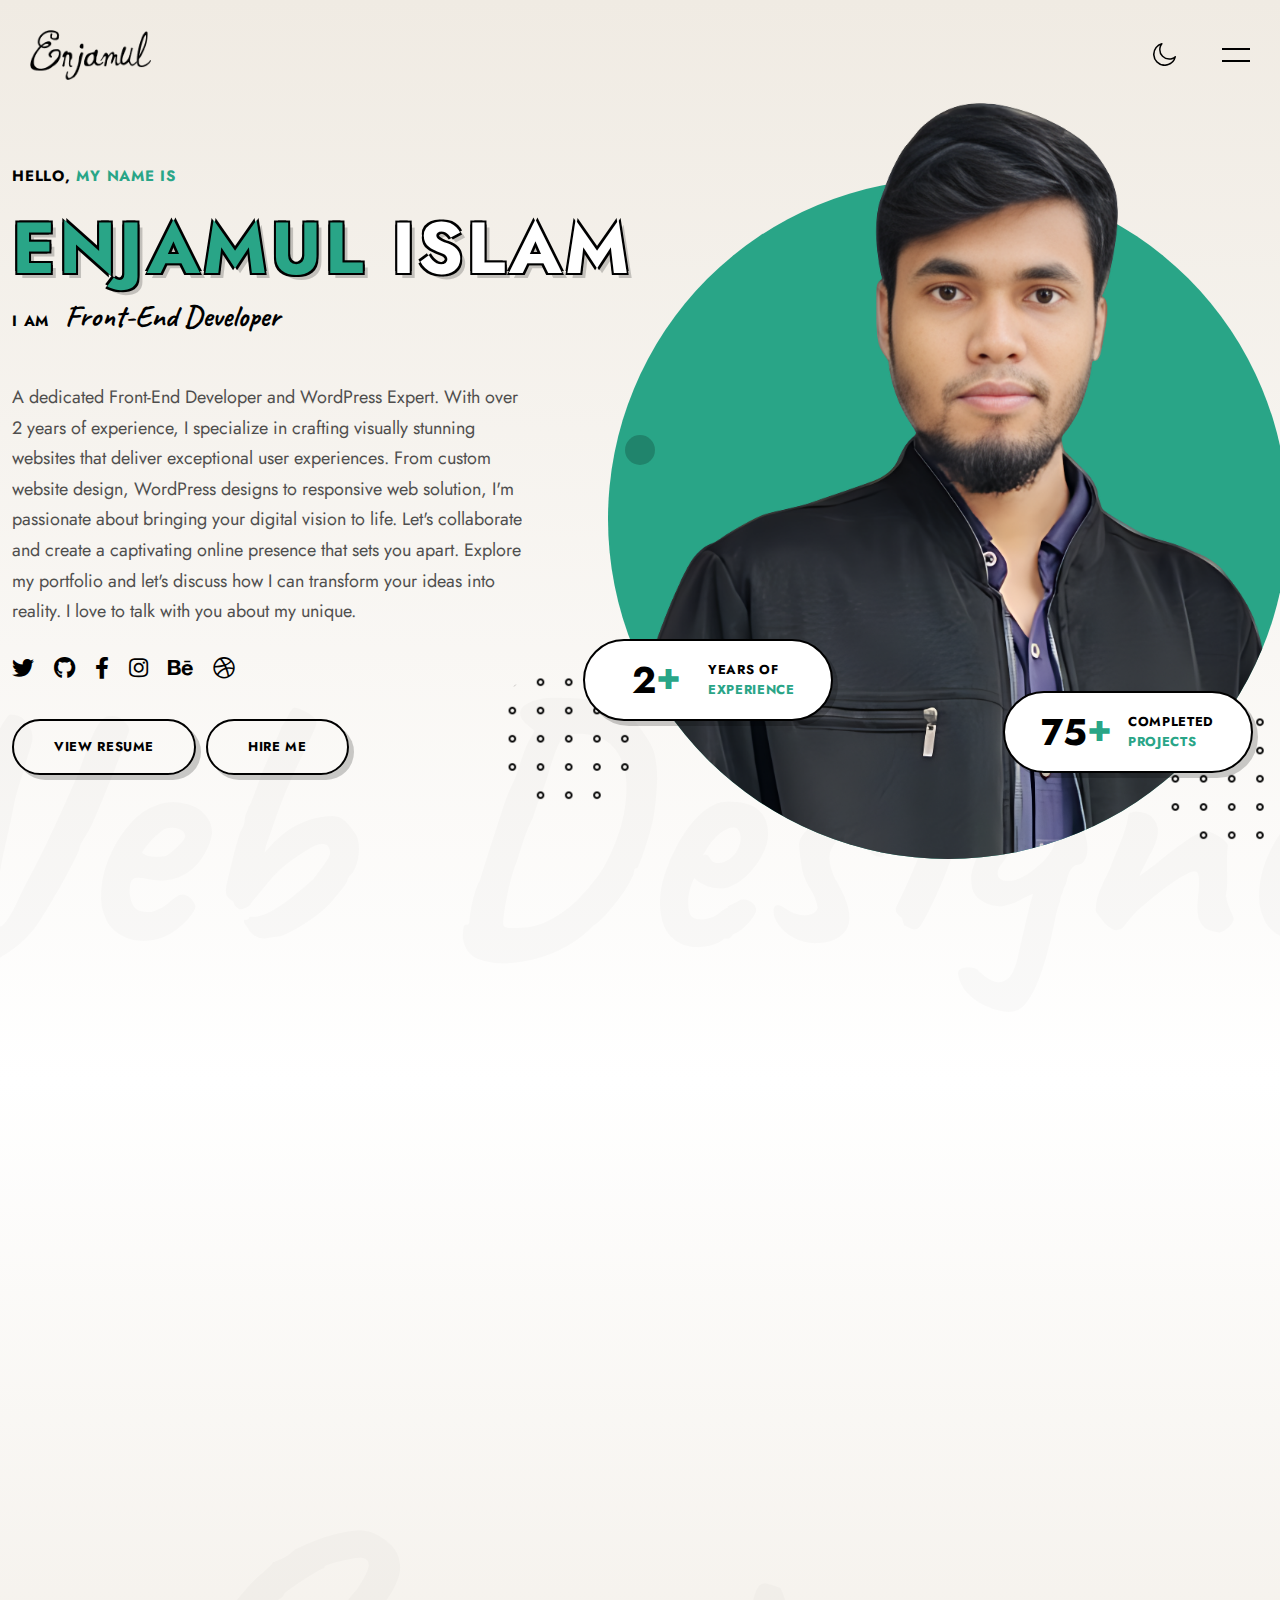
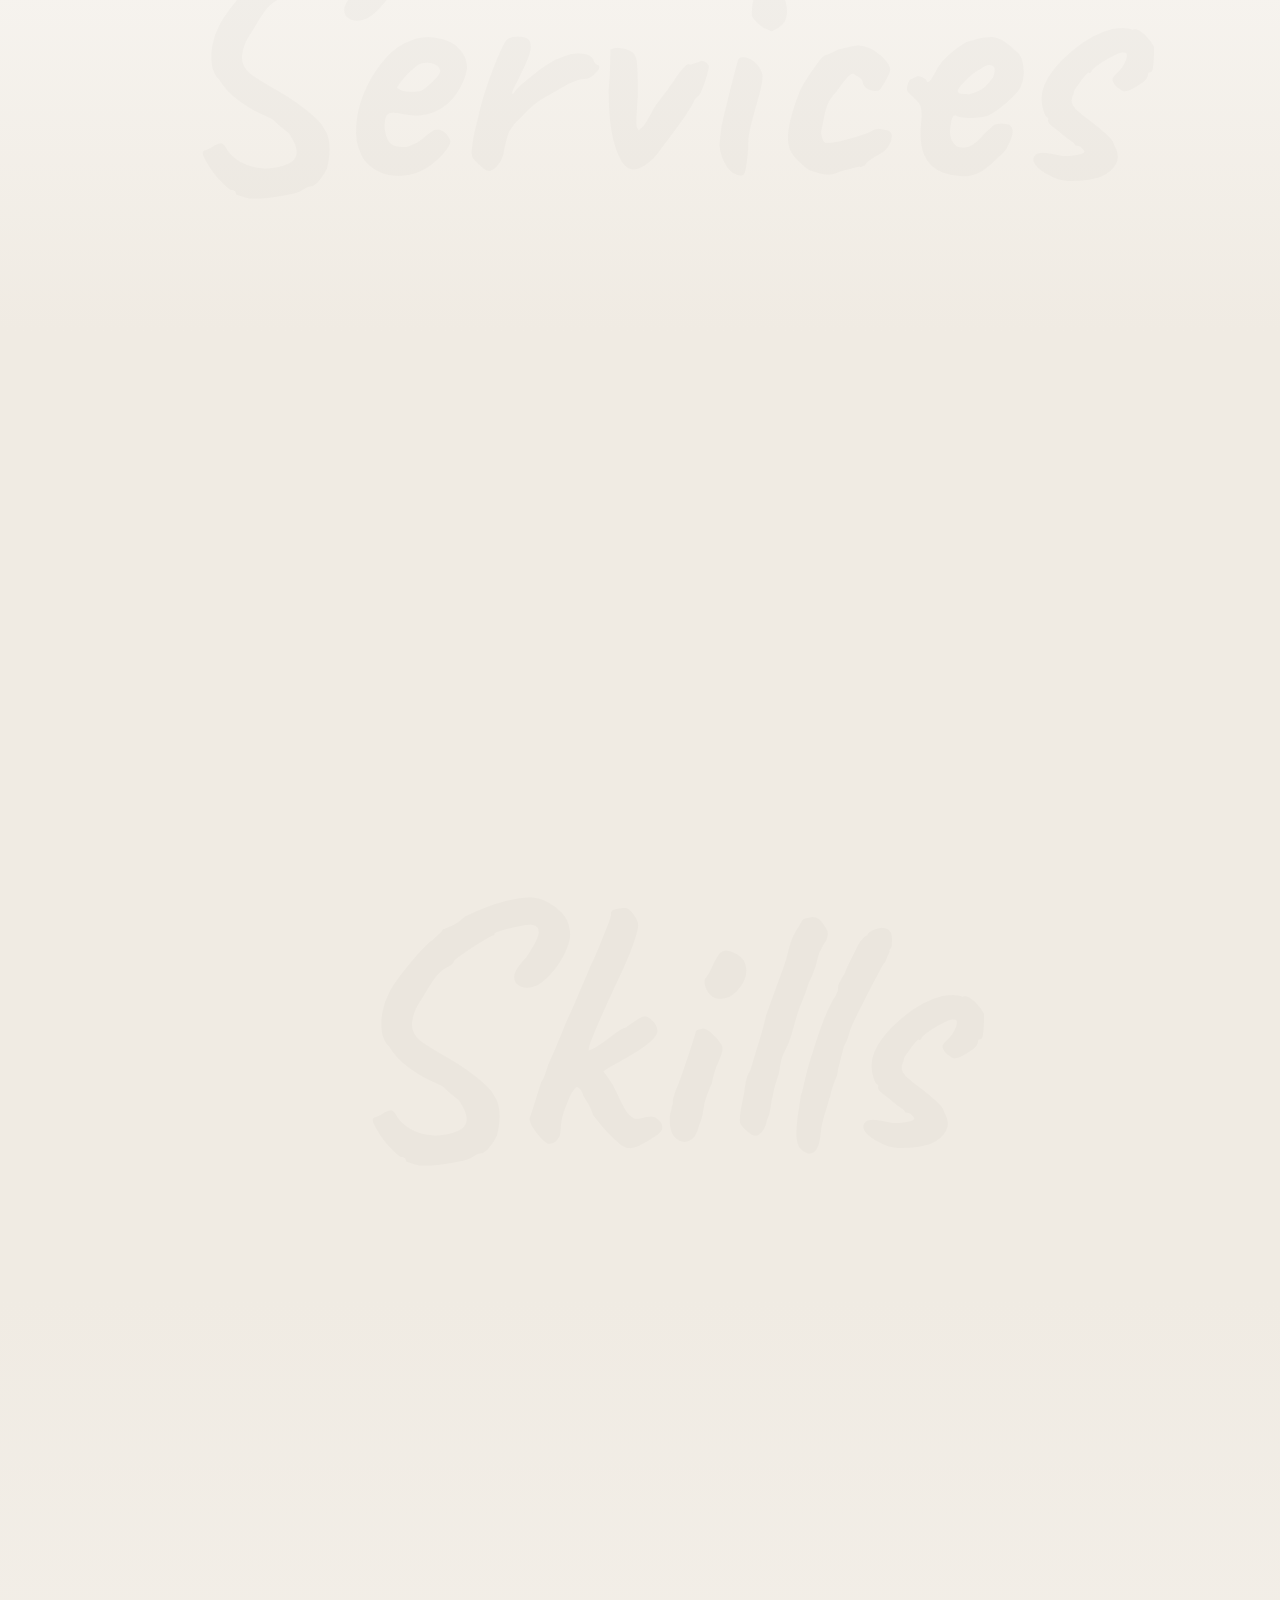
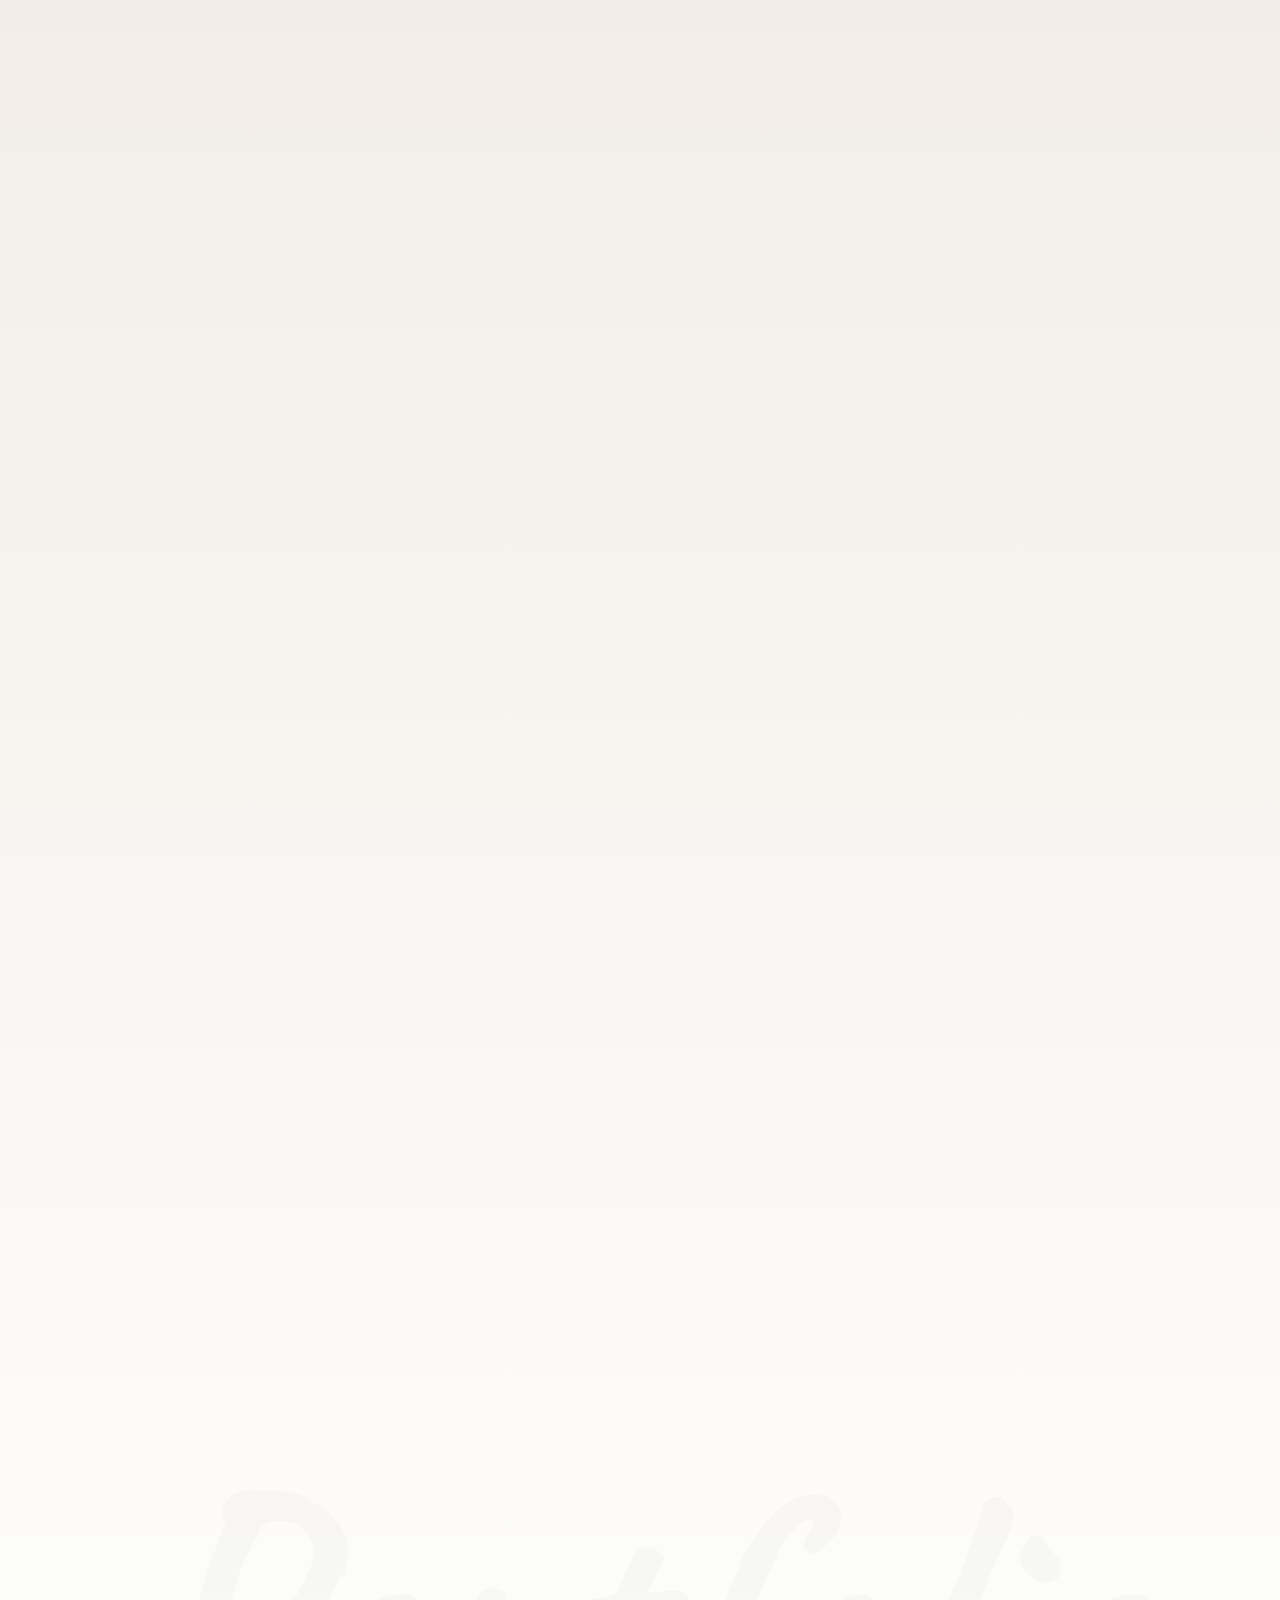
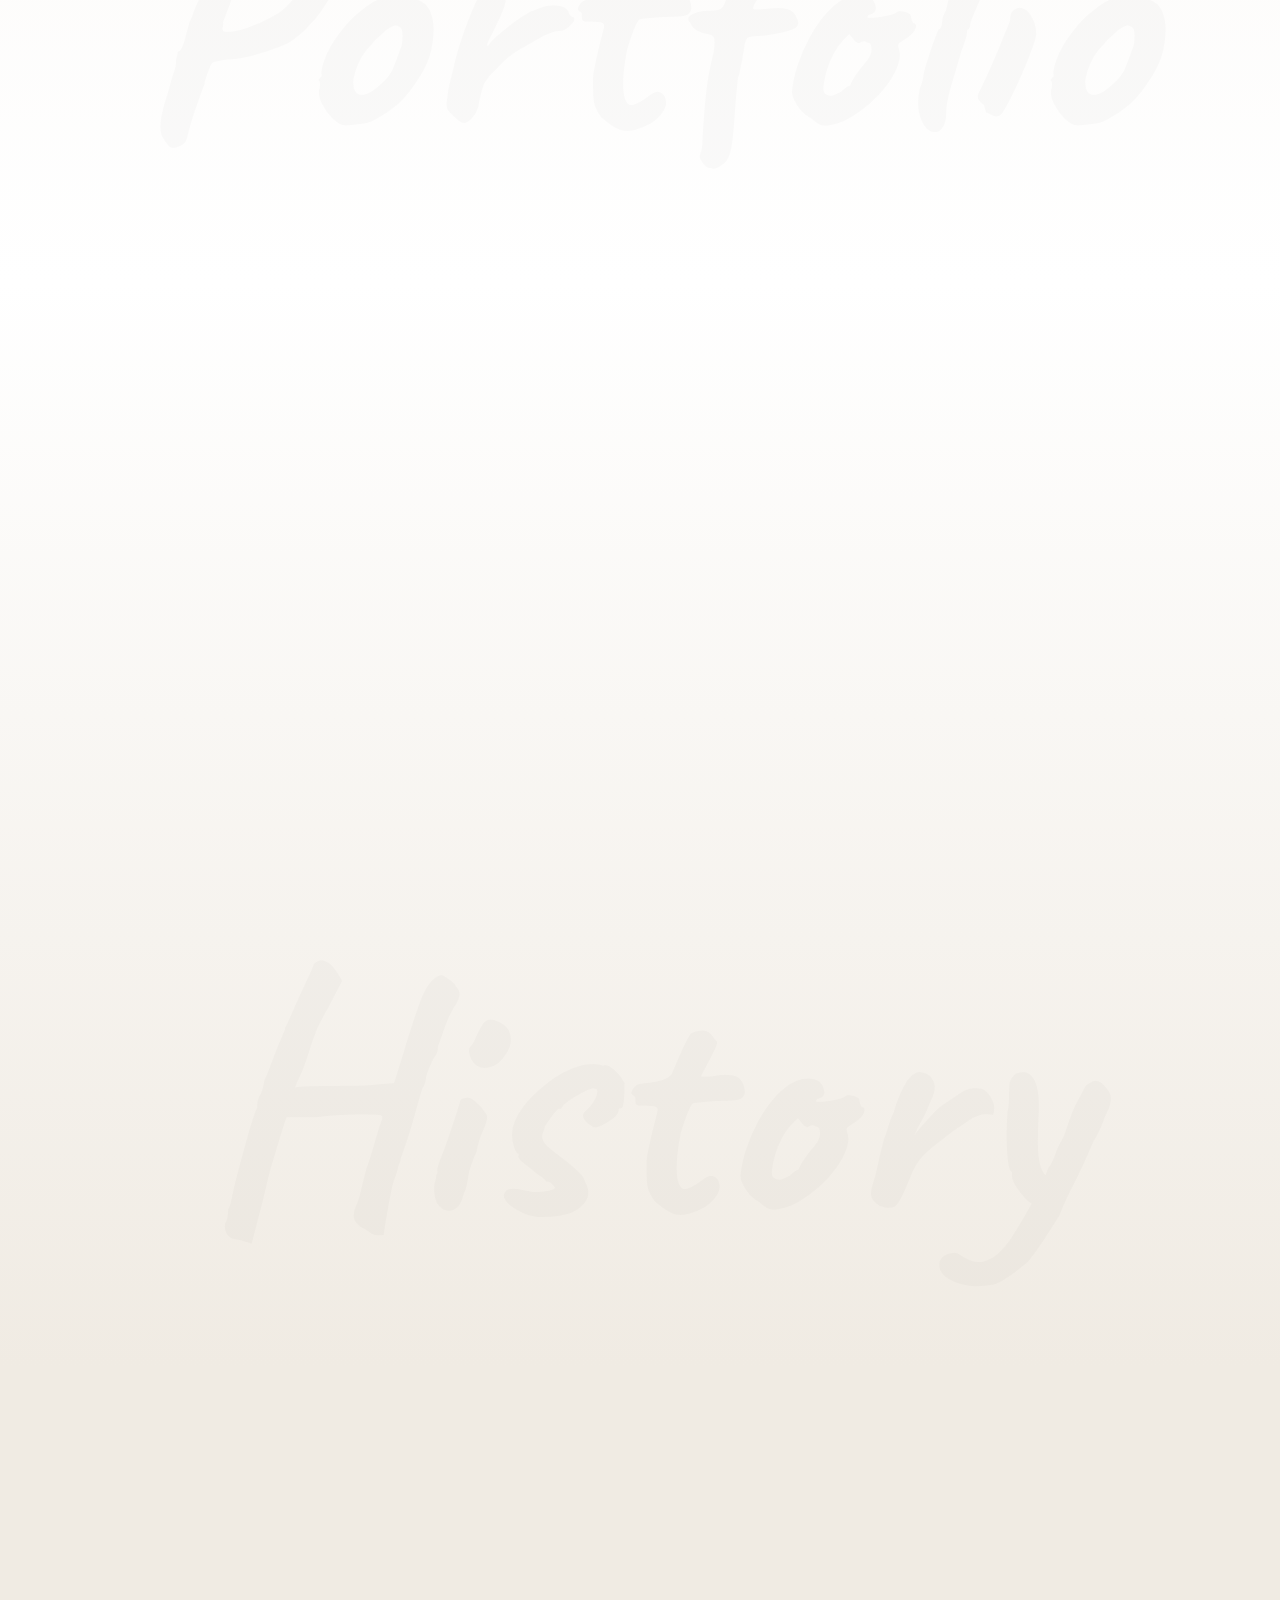
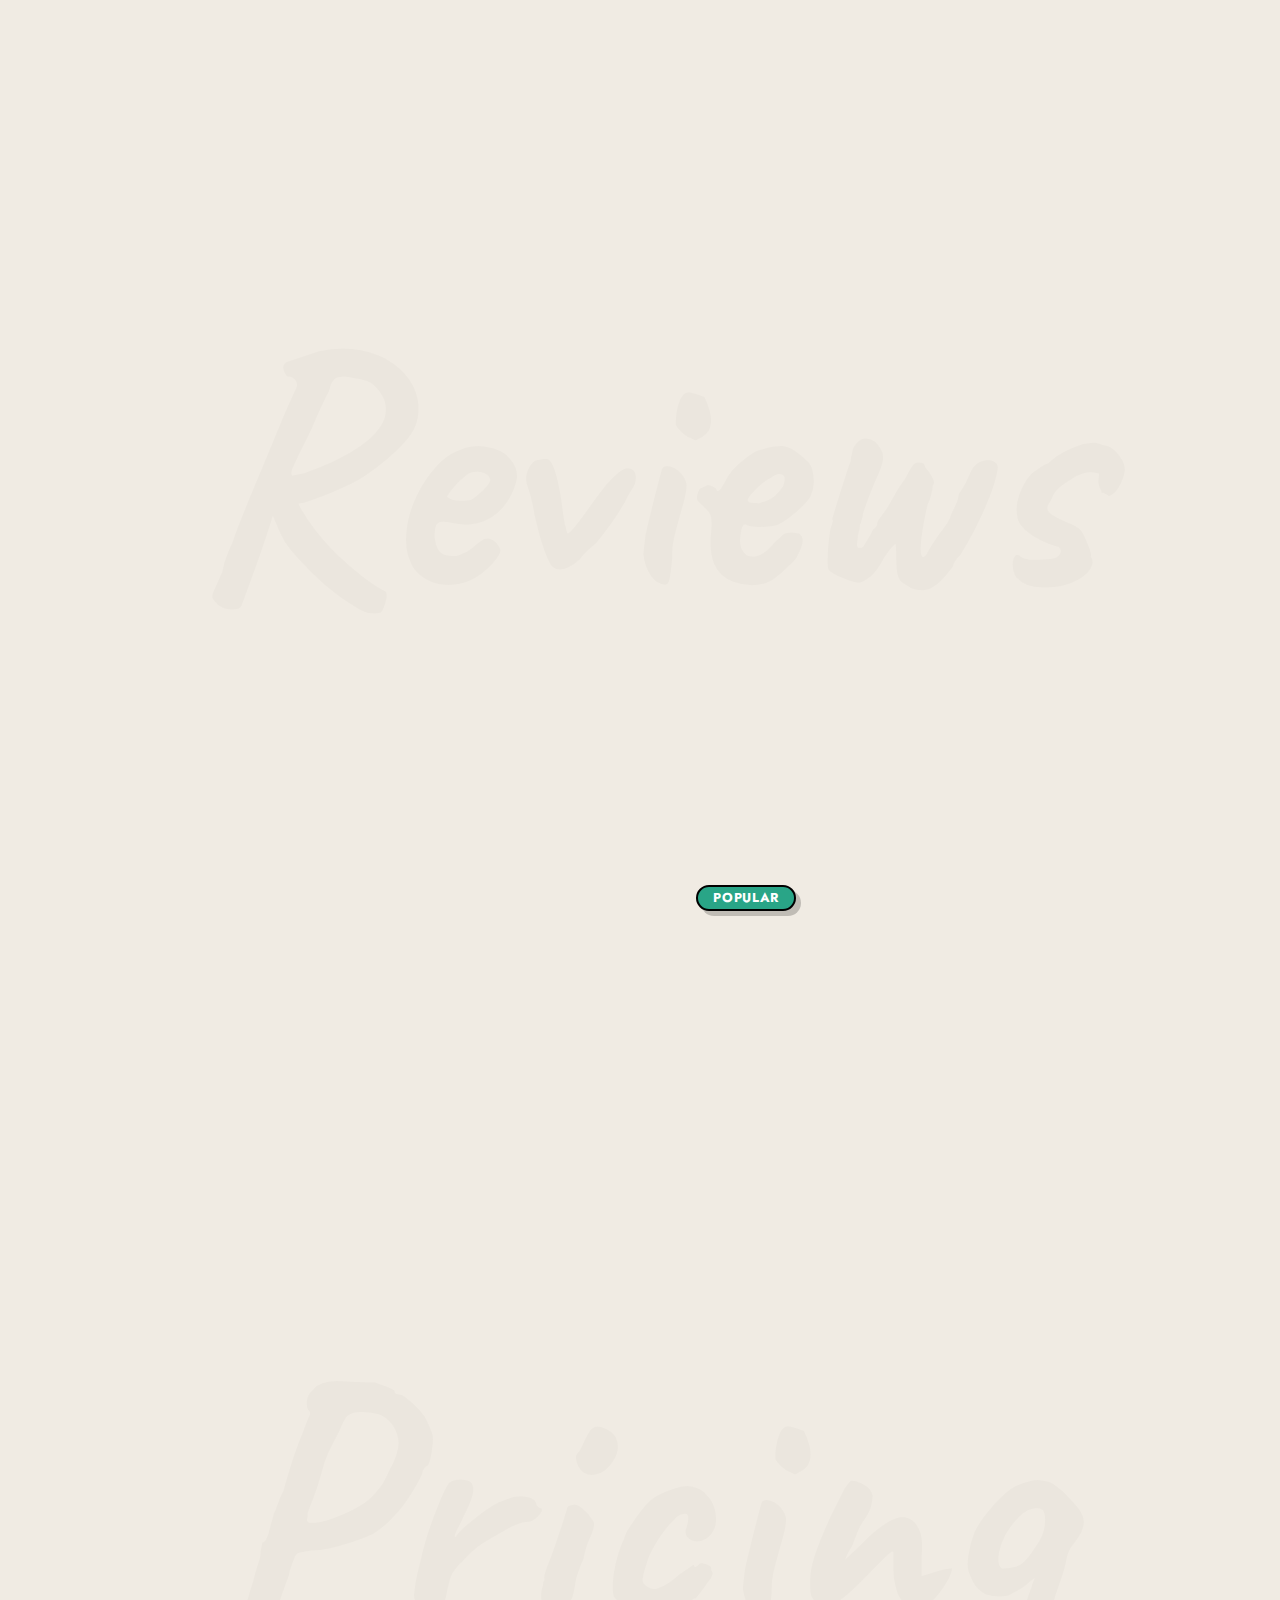
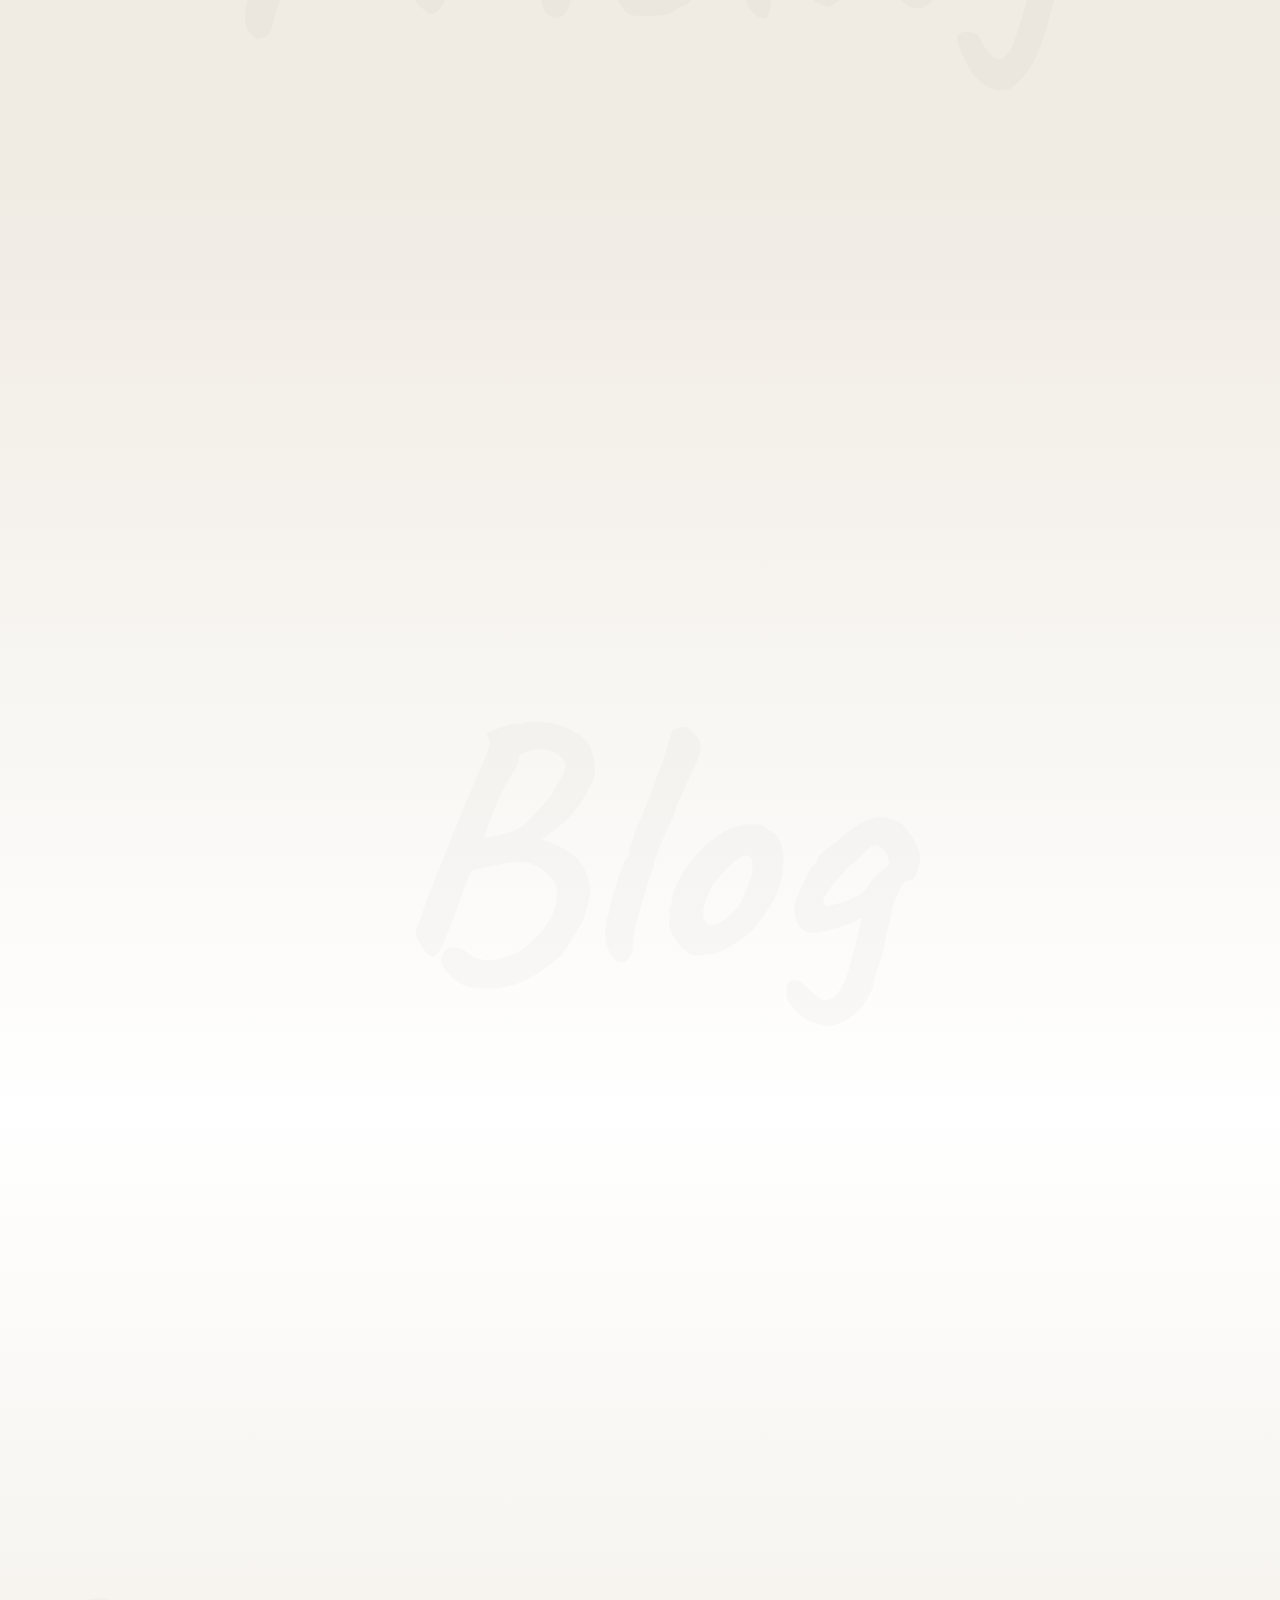
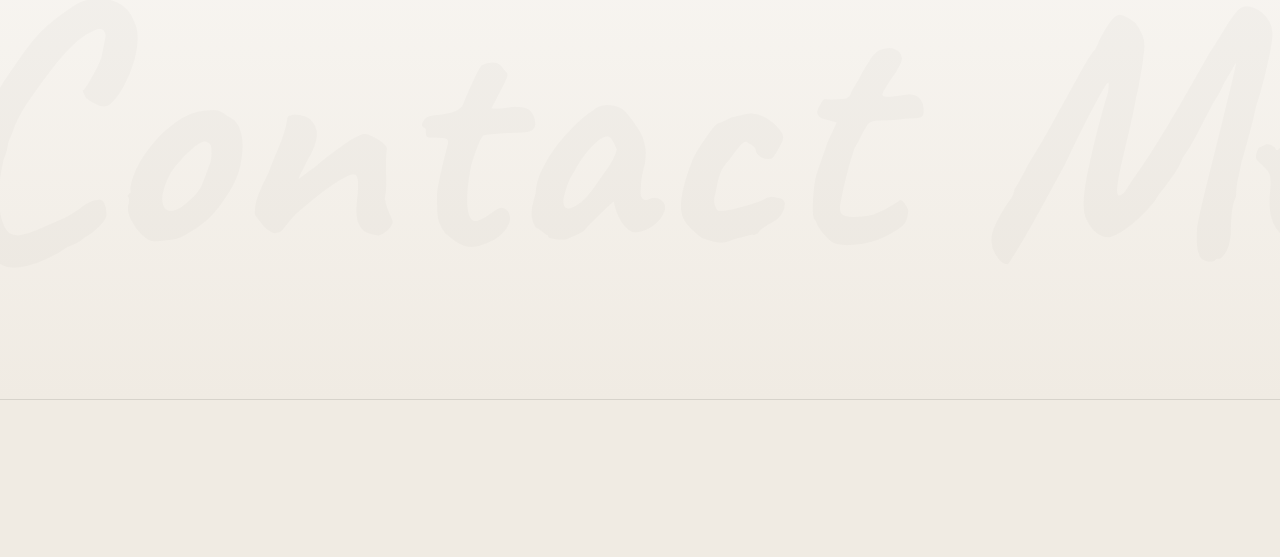
==== commit 1314bc2d: "Hide preloader from all pages" ====
--- a/index.html
+++ b/index.html
@@ -80,7 +80,7 @@
   <div class="container-page">
 
     <!-- Preloader -->
-    <div class="preloader">
+    <!-- <div class="preloader">
       <div class="centrize full-width">
         <div class="vertical-center">
           <div class="spinner-logo">
@@ -90,7 +90,7 @@
           </div>
         </div>
       </div>
-    </div>
+    </div> -->
     <!-- End of the Placeholder -->
 
     <!-- Header -->
